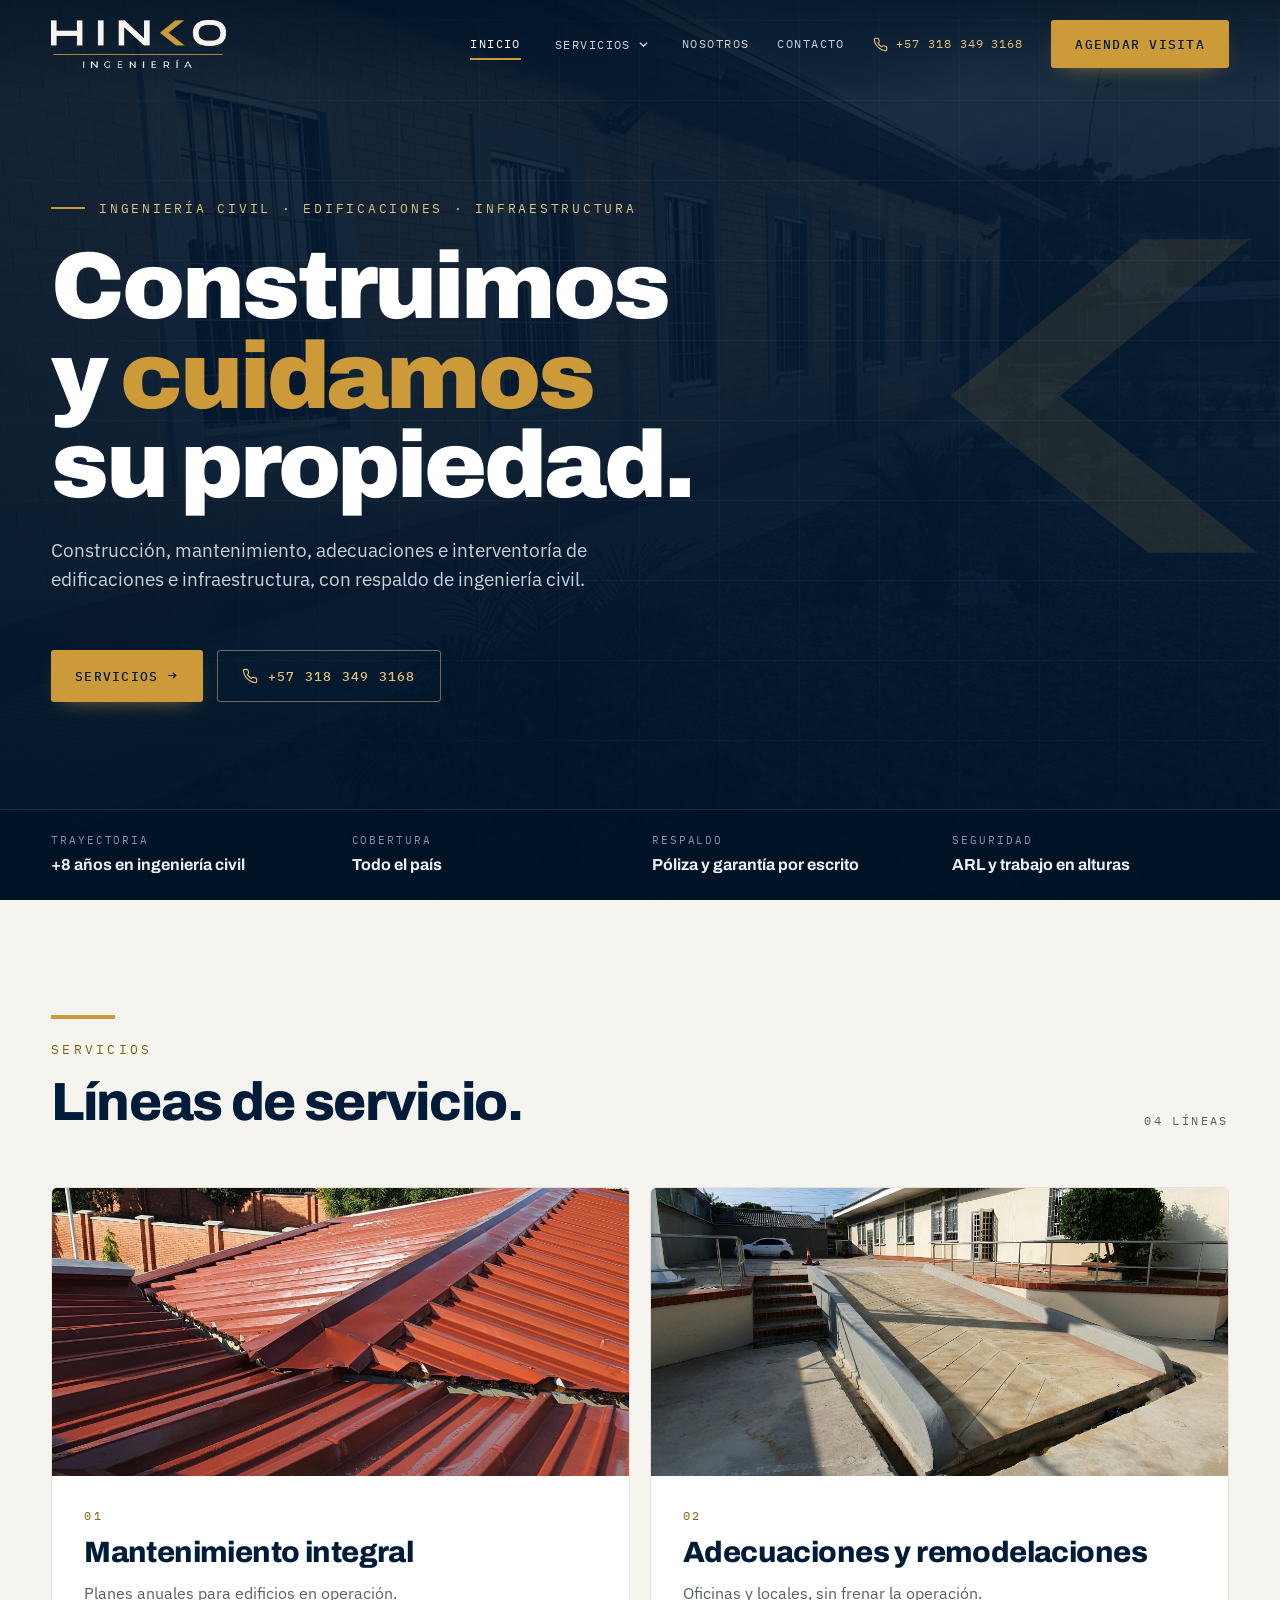
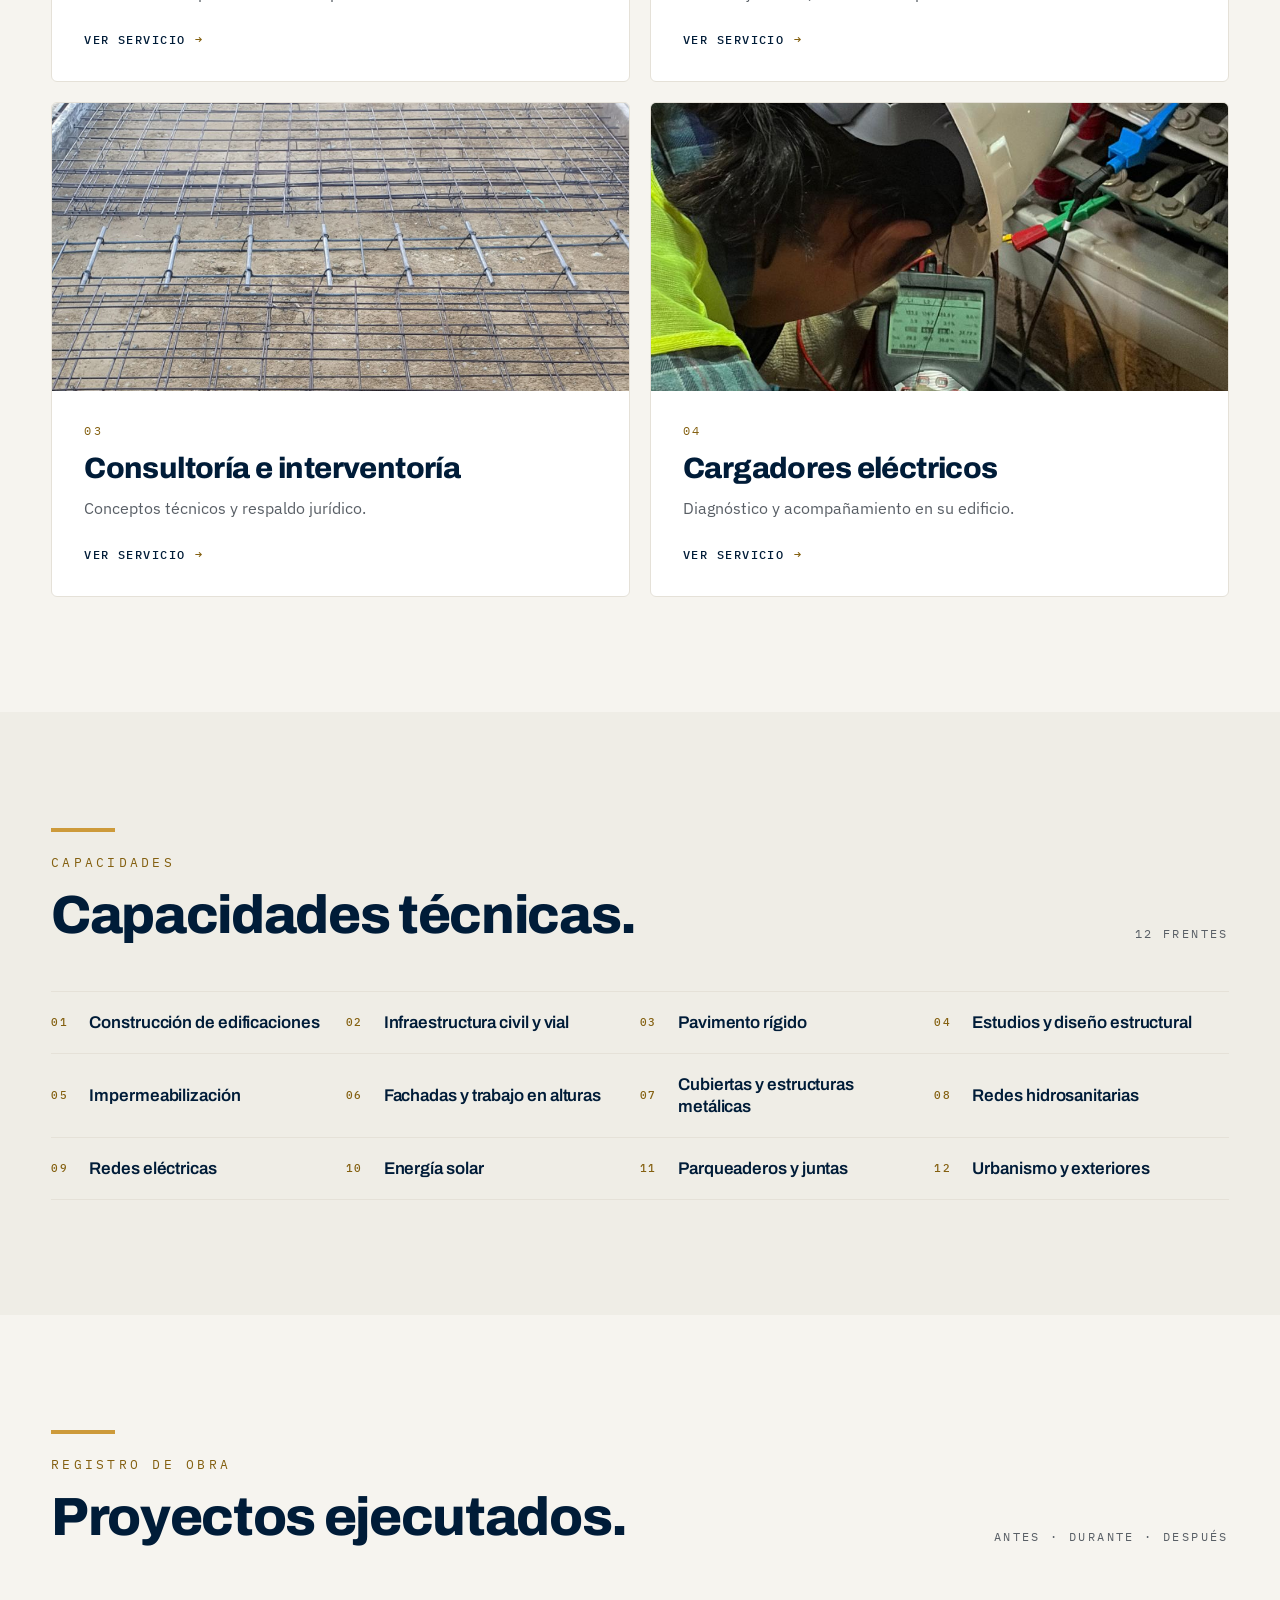
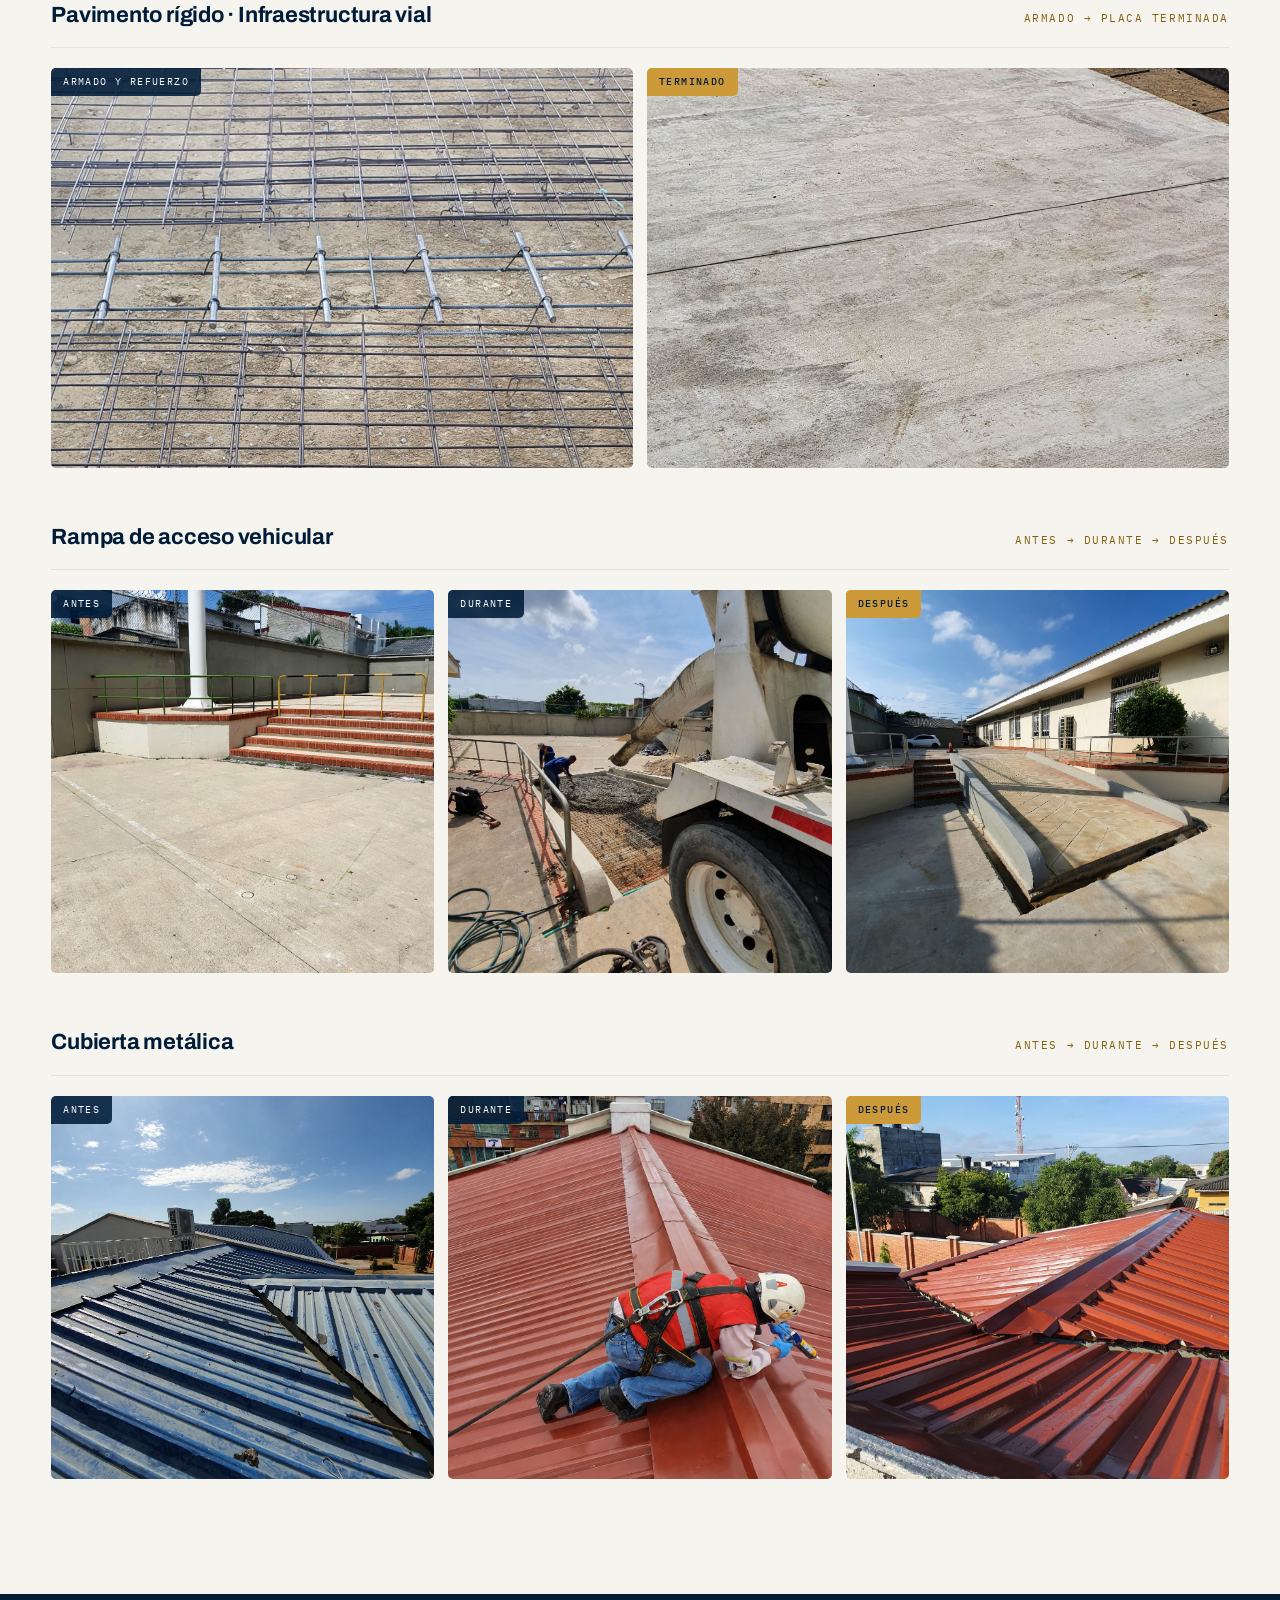
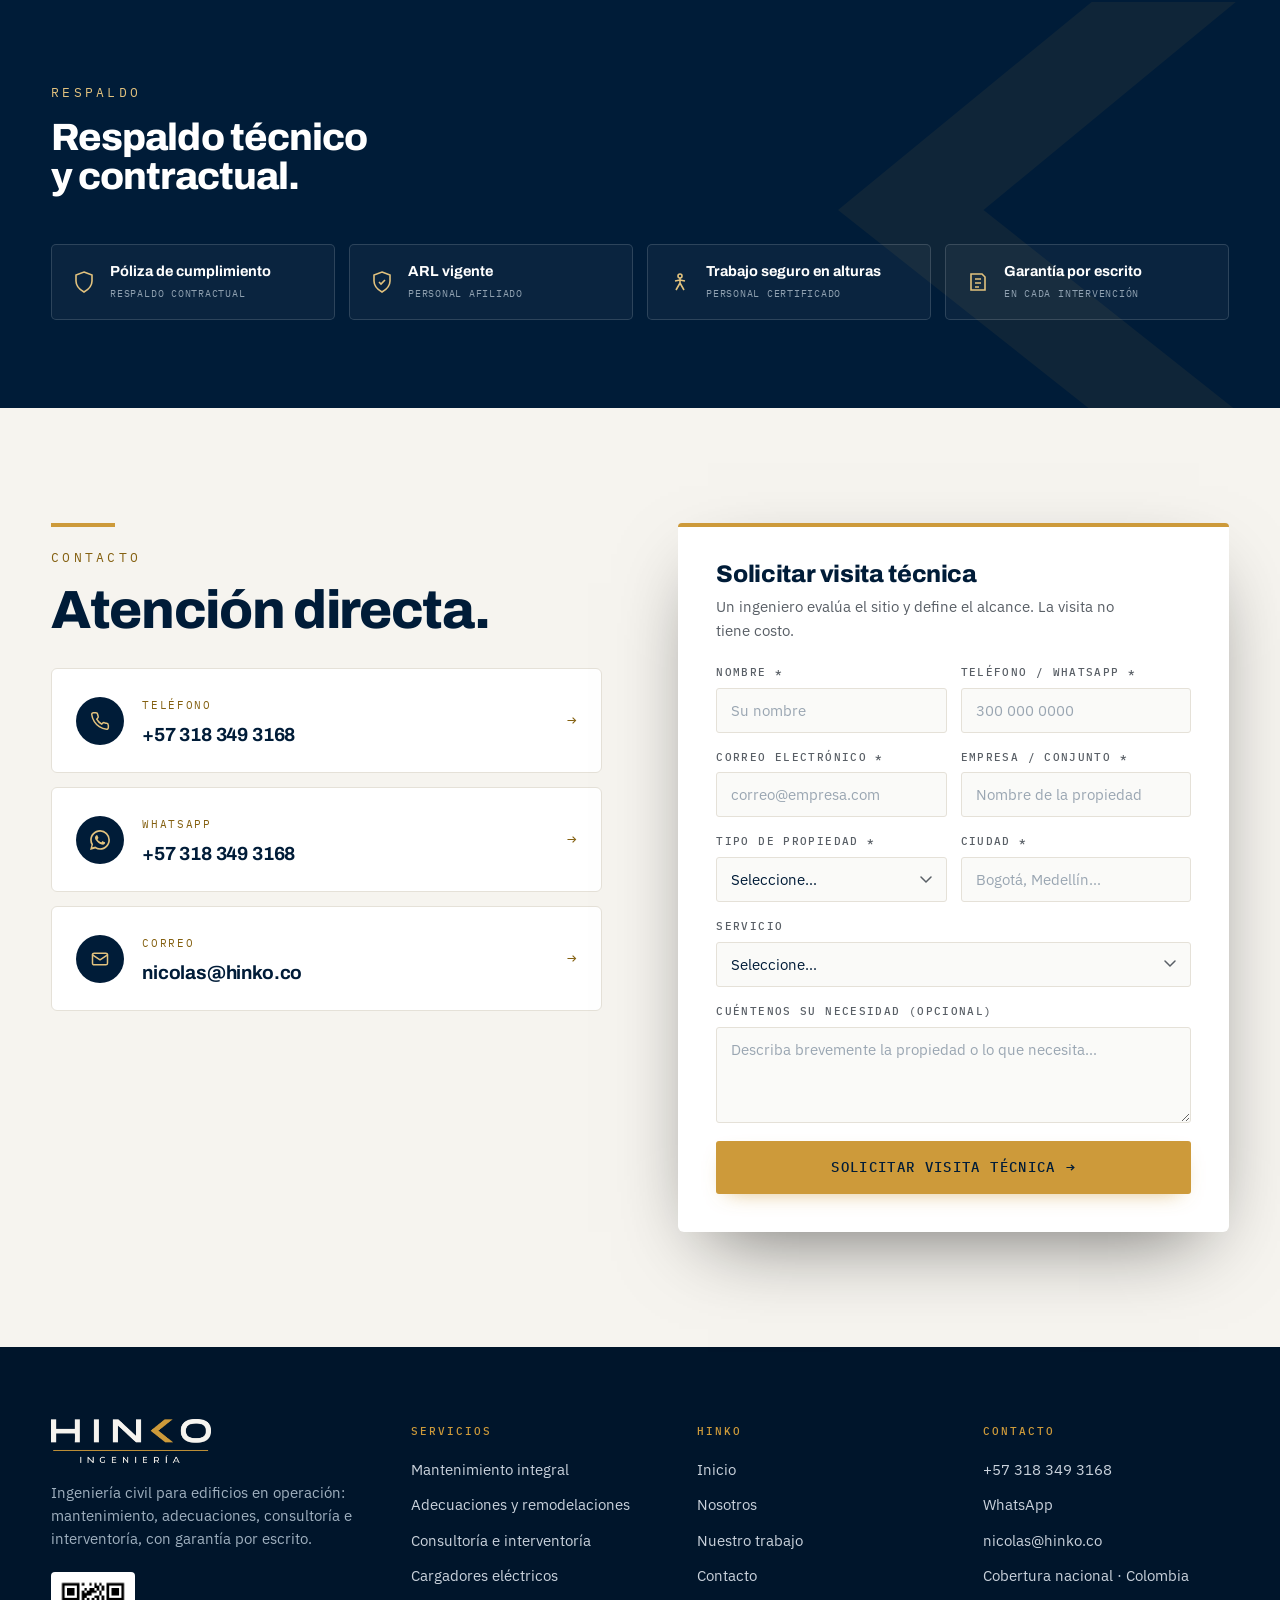
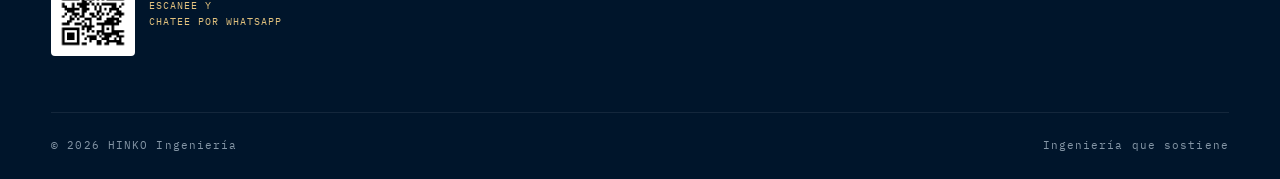
==== index.html @ 1e189a78 "feat(cargadores): foto de estudio de carga en tablero - Foto real de medición con analizador de red " ====
<!DOCTYPE html>
<html lang="es-CO">
<head>
<!-- Google Tag Manager -->
<script>(function(w,d,s,l,i){w[l]=w[l]||[];w[l].push({'gtm.start':
new Date().getTime(),event:'gtm.js'});var f=d.getElementsByTagName(s)[0],
j=d.createElement(s),dl=l!='dataLayer'?'&l='+l:'';j.async=true;j.src=
'https://www.googletagmanager.com/gtm.js?id='+i+dl;f.parentNode.insertBefore(j,f);
})(window,document,'script','dataLayer','GTM-K29SRNGT');</script>
<!-- End Google Tag Manager -->
<meta charset="UTF-8" />
<meta name="viewport" content="width=device-width, initial-scale=1" />
<title>HINKO Ingeniería — Ingeniería civil para edificios</title>
<meta name="description" content="Mantenimiento integral, adecuaciones, consultoría e interventoría e instalación de cargadores eléctricos. Ingeniería civil con cobertura nacional." />
<link rel="canonical" href="https://hinko.co/" />
<meta property="og:type" content="website" />
<meta property="og:locale" content="es_CO" />
<meta property="og:site_name" content="HINKO Ingeniería" />
<meta property="og:title" content="HINKO Ingeniería — Ingeniería civil para edificios" />
<meta property="og:description" content="Mantenimiento integral, adecuaciones, consultoría e interventoría e instalación de cargadores eléctricos. Ingeniería civil con cobertura nacional." />
<meta property="og:url" content="https://hinko.co/" />
<meta property="og:image" content="https://hinko.co/img/edificio.jpg" />
<meta name="theme-color" content="#001C38" />
<link rel="icon" href="assets/favicon.png" />
<link rel="preconnect" href="https://fonts.googleapis.com" />
<link rel="preconnect" href="https://fonts.gstatic.com" crossorigin />
<link href="https://fonts.googleapis.com/css2?family=Archivo:wght@400;500;600;700;800;900&family=IBM+Plex+Mono:wght@400;500&family=IBM+Plex+Sans:wght@300;400;500;600&display=swap" rel="stylesheet" />
<link rel="stylesheet" href="brand.css" />
<link rel="stylesheet" href="site.css" />
<script type="application/ld+json">{"@context": "https://schema.org", "@type": "Organization", "name": "HINKO Ingeniería", "url": "https://hinko.co/", "logo": "https://hinko.co/assets/logo-primary.png", "telephone": "+57 318 349 3168", "email": "nicolas@hinko.co", "areaServed": {"@type": "Country", "name": "Colombia"}}</script>
</head>

<body>
<!-- Google Tag Manager (noscript) -->
<noscript><iframe src="https://www.googletagmanager.com/ns.html?id=GTM-K29SRNGT"
height="0" width="0" style="display:none;visibility:hidden"></iframe></noscript>
<!-- End Google Tag Manager (noscript) -->
<header class="nav" id="nav"><div class="wrap row">
  <a class="logo" href="/" aria-label="HINKO Ingeniería — Inicio"><img src="assets/logo-knockout.png" alt="HINKO Ingeniería" /></a>
  <nav><ul>
    <li><a href="/" class="on">Inicio</a></li>
    <li class="dd"><button class="ddb" aria-haspopup="true">Servicios <svg viewBox="0 0 10 10" fill="none" stroke="currentColor" stroke-width="1.6" aria-hidden="true"><path d="M1 3l4 4 4-4"/></svg></button><div class="ddm"><div class="in"><a href="/mantenimiento-integral"><span class="n">01</span><b>Mantenimiento integral</b><span>Planes anuales para edificios en operación</span></a><a href="/adecuaciones-remodelaciones"><span class="n">02</span><b>Adecuaciones y remodelaciones</b><span>Oficinas y locales, sin frenar la operación</span></a><a href="/consultoria-interventoria"><span class="n">03</span><b>Consultoría e interventoría</b><span>Conceptos técnicos y respaldo jurídico</span></a><a href="/cargadores-electricos"><span class="n">04</span><b>Cargadores eléctricos</b><span>Diagnóstico y acompañamiento en su edificio</span></a></div></div></li>
    <li><a href="/nosotros">Nosotros</a></li>
    <li><a href="/contacto">Contacto</a></li>
  </ul>
  <a class="tel" href="tel:+573183493168" data-ev="call"><svg viewBox="0 0 24 24" fill="none" stroke="currentColor" stroke-width="1.8" stroke-linecap="round" stroke-linejoin="round" aria-hidden="true"><path d="M22 16.9v3a2 2 0 0 1-2.2 2 19.8 19.8 0 0 1-8.6-3.1 19.5 19.5 0 0 1-6-6A19.8 19.8 0 0 1 2.1 4.2 2 2 0 0 1 4.1 2h3a2 2 0 0 1 2 1.7c.1.9.4 1.8.7 2.7a2 2 0 0 1-.5 2.1L8 9.8a16 16 0 0 0 6 6l1.3-1.3a2 2 0 0 1 2.1-.4c.9.3 1.8.6 2.7.7a2 2 0 0 1 1.7 2z"/></svg>+57 318 349 3168</a>
  <a class="btn" href="#agendar" data-ev="agendar_click">Agendar visita</a>
  <button class="menu-toggle" id="menuToggle" aria-label="Menú" aria-expanded="false"><span></span><span></span><span></span></button>
  </nav>
</div></header>
<div id="mobile-menu"><a class="lnk" href="/">Inicio</a><div class="mk">Servicios</div><a class="lnk sub" href="/mantenimiento-integral">Mantenimiento integral</a><a class="lnk sub" href="/adecuaciones-remodelaciones">Adecuaciones y remodelaciones</a><a class="lnk sub" href="/consultoria-interventoria">Consultoría e interventoría</a><a class="lnk sub" href="/cargadores-electricos">Cargadores eléctricos</a><div class="mk">HINKO</div><a class="lnk" href="/nosotros">Nosotros</a><a class="lnk" href="/contacto">Contacto</a><a class="btn" href="#agendar" data-ev="agendar_click">Agendar visita técnica <span class="ar">→</span></a></div>


<section class="hero home" style="padding:0">
<img class="bg" src="img/edificio.jpg" alt="" style="object-position:50% 42%" />
<div class="ov"></div><div class="grid"></div>
<svg class="chev-bg" viewBox="0 0 100 100" aria-hidden="true"><path d="M57.3 19.4 L78.5 19.4 L41.4 50 L80 80.6 L58.7 80.6 L20 50 Z" fill="#CD9A3A"/></svg>
<div class="wrap inner">
<div class="kick anim a1">Ingeniería civil · Edificaciones · Infraestructura</div>
<h1 class="anim a2">Construimos y <em>cuidamos</em> su propiedad.</h1>
<p class="sub anim a3">Construcción, mantenimiento, adecuaciones e interventoría de edificaciones e infraestructura, con respaldo de ingeniería civil.</p>
<div class="cta anim a4"><a class="btn" href="#servicios">Servicios <span class="ar">→</span></a><a class="btn ghost" href="tel:+573183493168" data-ev="call"><svg viewBox="0 0 24 24" fill="none" stroke="currentColor" stroke-width="1.8" stroke-linecap="round" stroke-linejoin="round" aria-hidden="true"><path d="M22 16.9v3a2 2 0 0 1-2.2 2 19.8 19.8 0 0 1-8.6-3.1 19.5 19.5 0 0 1-6-6A19.8 19.8 0 0 1 2.1 4.2 2 2 0 0 1 4.1 2h3a2 2 0 0 1 2 1.7c.1.9.4 1.8.7 2.7a2 2 0 0 1-.5 2.1L8 9.8a16 16 0 0 0 6 6l1.3-1.3a2 2 0 0 1 2.1-.4c.9.3 1.8.6 2.7.7a2 2 0 0 1 1.7 2z"/></svg>+57 318 349 3168</a></div>
</div>
<div class="facts anim a5"><div class="wrap row">
<div><div class="l">Trayectoria</div><div class="v">+8 años en ingeniería civil</div></div>
<div><div class="l">Cobertura</div><div class="v">Todo el país</div></div>
<div><div class="l">Respaldo</div><div class="v">Póliza y garantía por escrito</div></div>
<div><div class="l">Seguridad</div><div class="v">ARL y trabajo en alturas</div></div>
</div></div>
</section>

<section id="servicios">
<div class="wrap">
<div class="shead reveal"><div><div class="rule"></div><div class="kicker">Servicios</div><h2 class="sec">Líneas de servicio.</h2></div><div class="idx">04 líneas</div></div>
<div class="hub"><a class="hcard reveal" href="/mantenimiento-integral"><div class="im"><img src="img/cubierta-despues.jpg" alt="" style="object-position:50% 62%" loading="lazy" /></div><div class="bd"><span class="n">01</span><h3>Mantenimiento integral</h3><p>Planes anuales para edificios en operación.</p><span class="go">Ver servicio <span class="ar">→</span></span></div></a><a class="hcard reveal d1" href="/adecuaciones-remodelaciones"><div class="im"><img src="img/rampa-despues.jpg" alt="" style="object-position:50% 58%" loading="lazy" /></div><div class="bd"><span class="n">02</span><h3>Adecuaciones y remodelaciones</h3><p>Oficinas y locales, sin frenar la operación.</p><span class="go">Ver servicio <span class="ar">→</span></span></div></a><a class="hcard reveal d2" href="/consultoria-interventoria"><div class="im"><img src="img/vial-armado-web.jpg" alt="" style="object-position:50% 50%" loading="lazy" /></div><div class="bd"><span class="n">03</span><h3>Consultoría e interventoría</h3><p>Conceptos técnicos y respaldo jurídico.</p><span class="go">Ver servicio <span class="ar">→</span></span></div></a><a class="hcard reveal d3" href="/cargadores-electricos"><div class="im"><img src="img/cargadores-medicion.jpg" alt="" style="object-position:50% 45%" loading="lazy" /></div><div class="bd"><span class="n">04</span><h3>Cargadores eléctricos</h3><p>Diagnóstico y acompañamiento en su edificio.</p><span class="go">Ver servicio <span class="ar">→</span></span></div></a></div>
</div>
</section>

<section class="alt" id="capacidades">
<div class="wrap">
<div class="shead reveal"><div><div class="rule"></div><div class="kicker">Capacidades</div><h2 class="sec">Capacidades técnicas.</h2></div><div class="idx">12 frentes</div></div>
<div class="scope reveal"><div><span>01</span>Construcción de edificaciones</div><div><span>02</span>Infraestructura civil y vial</div><div><span>03</span>Pavimento rígido</div><div><span>04</span>Estudios y diseño estructural</div><div><span>05</span>Impermeabilización</div><div><span>06</span>Fachadas y trabajo en alturas</div><div><span>07</span>Cubiertas y estructuras metálicas</div><div><span>08</span>Redes hidrosanitarias</div><div><span>09</span>Redes eléctricas</div><div><span>10</span>Energía solar</div><div><span>11</span>Parqueaderos y juntas</div><div><span>12</span>Urbanismo y exteriores</div></div>
</div>
</section>

<section id="trabajo">
<div class="wrap">
<div class="shead reveal"><div><div class="rule"></div><div class="kicker">Registro de obra</div><h2 class="sec">Proyectos ejecutados.</h2></div><div class="idx">Antes · Durante · Después</div></div>
<div class="reveal"><div class="xhead"><div class="xt">Pavimento rígido · Infraestructura vial</div><div class="xs">Armado → Placa terminada</div></div><div class="xrow c2"><div class="xcell"><span class="st">Armado y refuerzo</span><img src="img/vial-armado-web.jpg" alt="Armado de acero y dovelas para pavimento rígido" style="object-position:50% 50%" loading="lazy" /></div><div class="xcell"><span class="st done">Terminado</span><img src="img/vial-placa-web.jpg" alt="Placa de pavimento rígido terminada" style="object-position:50% 50%" loading="lazy" /></div></div></div><div class="reveal"><div class="xhead"><div class="xt">Rampa de acceso vehicular</div><div class="xs">Antes → Durante → Después</div></div><div class="xrow"><div class="xcell"><span class="st">Antes</span><img src="img/rampa-antes.jpg" alt="Antes — escaleras sin rampa" style="object-position:50% 62%" loading="lazy" /></div><div class="xcell"><span class="st">Durante</span><img src="img/rampa.jpg" alt="Durante — fundida de la rampa" style="object-position:40% 55%" loading="lazy" /></div><div class="xcell"><span class="st done">Después</span><img src="img/rampa-despues.jpg" alt="Después — rampa terminada" style="object-position:50% 58%" loading="lazy" /></div></div></div><div class="reveal"><div class="xhead"><div class="xt">Cubierta metálica</div><div class="xs">Antes → Durante → Después</div></div><div class="xrow"><div class="xcell"><span class="st">Antes</span><img src="img/cubierta-antes.jpg" alt="Antes — cubierta deteriorada" style="object-position:50% 55%" loading="lazy" /></div><div class="xcell"><span class="st">Durante</span><img src="img/cubierta-durante.jpg" alt="Durante — trabajo seguro en alturas" style="object-position:50% 50%" loading="lazy" /></div><div class="xcell"><span class="st done">Después</span><img src="img/cubierta-despues.jpg" alt="Después — cubierta pintada y sellada" style="object-position:50% 62%" loading="lazy" /></div></div></div>
</div>
</section>


<section class="why" id="respaldo" style="padding-block:clamp(56px,7vw,88px)">
<svg class="glow" viewBox="0 0 100 100" aria-hidden="true"><path d="M57.3 19.4 L78.5 19.4 L41.4 50 L80 80.6 L58.7 80.6 L20 50 Z" fill="#CD9A3A"/></svg>
<div class="wrap">
<div class="reveal"><div class="kicker">Respaldo</div><h2 class="sec" style="font-size:clamp(26px,3vw,38px)">Respaldo técnico y contractual.</h2></div>
<div class="seals"><div class="seal reveal"><svg viewBox="0 0 24 24" fill="none" stroke="currentColor" stroke-width="1.6" aria-hidden="true"><path d="M12 2l8 3v6c0 5-3.5 8.5-8 11-4.5-2.5-8-6-8-11V5l8-3z"/></svg><div><b>Póliza de cumplimiento</b><span>Respaldo contractual</span></div></div><div class="seal reveal d1"><svg viewBox="0 0 24 24" fill="none" stroke="currentColor" stroke-width="1.6" aria-hidden="true"><path d="M12 2l8 3v6c0 5-3.5 8.5-8 11-4.5-2.5-8-6-8-11V5l8-3z"/><path d="M9 12l2 2 4-4"/></svg><div><b>ARL vigente</b><span>Personal afiliado</span></div></div><div class="seal reveal d2"><svg viewBox="0 0 24 24" fill="none" stroke="currentColor" stroke-width="1.6" aria-hidden="true"><circle cx="12" cy="6" r="2"/><path d="M12 8v5m0 0l-4 7m4-7l4 7M7 11l5-1 5 1"/></svg><div><b>Trabajo seguro en alturas</b><span>Personal certificado</span></div></div><div class="seal reveal d3"><svg viewBox="0 0 24 24" fill="none" stroke="currentColor" stroke-width="1.6" aria-hidden="true"><path d="M5 4h11l3 3v13H5z"/><path d="M9 9h6M9 13h6M9 17h4"/></svg><div><b>Garantía por escrito</b><span>En cada intervención</span></div></div></div>
</div>
</section>


<section id="contacto">
<div class="wrap two">
<div class="reveal"><div class="rule"></div><div class="kicker">Contacto</div><h2 class="sec">Atención directa.</h2>
<div class="cways" style="margin-top:30px">
<a class="cway" href="tel:+573183493168" data-ev="call"><span class="ic"><svg viewBox="0 0 24 24" fill="none" stroke="currentColor" stroke-width="1.8" stroke-linecap="round" stroke-linejoin="round" aria-hidden="true"><path d="M22 16.9v3a2 2 0 0 1-2.2 2 19.8 19.8 0 0 1-8.6-3.1 19.5 19.5 0 0 1-6-6A19.8 19.8 0 0 1 2.1 4.2 2 2 0 0 1 4.1 2h3a2 2 0 0 1 2 1.7c.1.9.4 1.8.7 2.7a2 2 0 0 1-.5 2.1L8 9.8a16 16 0 0 0 6 6l1.3-1.3a2 2 0 0 1 2.1-.4c.9.3 1.8.6 2.7.7a2 2 0 0 1 1.7 2z"/></svg></span><span><span class="k">Teléfono</span><b>+57 318 349 3168</b></span><span class="ar">→</span></a>
<a class="cway" href="https://wa.me/573183493168?text=Hola%20HINKO%2C%20quisiera%20informaci%C3%B3n%20sobre%20sus%20servicios." target="_blank" rel="noopener" data-ev="whatsapp"><span class="ic"><svg viewBox="0 0 24 24" fill="currentColor" aria-hidden="true"><path d="M.057 24l1.687-6.163a11.867 11.867 0 0 1-1.587-5.946C.16 5.335 5.495 0 12.05 0a11.82 11.82 0 0 1 8.413 3.488 11.82 11.82 0 0 1 3.48 8.414c-.003 6.557-5.338 11.892-11.893 11.892a11.9 11.9 0 0 1-5.688-1.448L.057 24zm6.597-3.807c1.676.995 3.276 1.591 5.392 1.592 5.448 0 9.886-4.434 9.889-9.885.002-5.462-4.415-9.89-9.881-9.892-5.452 0-9.887 4.434-9.889 9.884a9.86 9.86 0 0 0 1.515 5.26l-.999 3.648 3.973-1.045zm11.387-5.464c-.074-.124-.272-.198-.57-.347-.297-.149-1.758-.868-2.031-.967-.272-.099-.47-.149-.669.149-.198.297-.768.967-.941 1.165-.173.198-.347.223-.644.074-.297-.149-1.255-.462-2.39-1.475-.883-.788-1.48-1.761-1.653-2.059-.173-.297-.018-.458.13-.606.134-.133.297-.347.446-.521.151-.172.2-.296.3-.495.099-.198.05-.372-.025-.521-.075-.148-.669-1.611-.916-2.206-.242-.579-.487-.501-.669-.51l-.57-.01c-.198 0-.52.074-.792.372s-1.04 1.016-1.04 2.479 1.065 2.876 1.213 3.074c.149.198 2.095 3.2 5.076 4.487.709.306 1.263.489 1.694.626.712.226 1.36.194 1.872.118.571-.085 1.758-.719 2.006-1.413.248-.695.248-1.29.173-1.414z"/></svg></span><span><span class="k">WhatsApp</span><b>+57 318 349 3168</b></span><span class="ar">→</span></a>
<a class="cway" href="mailto:nicolas@hinko.co"><span class="ic"><svg viewBox="0 0 24 24" fill="none" stroke="currentColor" stroke-width="1.8" stroke-linecap="round" stroke-linejoin="round" aria-hidden="true"><rect x="3" y="5" width="18" height="14" rx="2"/><path d="M3 7l9 6 9-6"/></svg></span><span><span class="k">Correo</span><b>nicolas@hinko.co</b></span><span class="ar">→</span></a>
</div></div>
<div class="fcard reveal d1" id="agendar"><h2 class="ft">Solicitar visita técnica</h2><p class="fs">Un ingeniero evalúa el sitio y define el alcance. La visita no tiene costo.</p>
<form class="hk-form" action="https://app.hinko.co/api/landing-prospecto" method="POST" novalidate>
  
  <div class="frow"><div class="ff"><label for="fn">Nombre *</label><input id="fn" name="nombre" required placeholder="Su nombre" autocomplete="name" /></div>
  <div class="ff"><label for="ft">Teléfono / WhatsApp *</label><input id="ft" name="telefono" type="tel" required placeholder="300 000 0000" autocomplete="tel" /></div></div>
  <div class="frow"><div class="ff"><label for="fe">Correo electrónico *</label><input id="fe" name="email" type="email" required placeholder="correo@empresa.com" autocomplete="email" /></div>
  <div class="ff"><label for="fo">Empresa / Conjunto *</label><input id="fo" name="empresa" required placeholder="Nombre de la propiedad" autocomplete="organization" /></div></div>
  <div class="frow"><div class="ff"><label for="fp">Tipo de propiedad *</label><select id="fp" name="extra" data-extra="Tipo de propiedad" required><option value="" disabled selected>Seleccione…</option><option>Conjunto residencial (PH)</option><option>Oficina</option><option>Local comercial</option><option>Centro comercial / gran superficie</option><option>Otro</option></select></div>
  <div class="ff"><label for="fc">Ciudad *</label><input id="fc" name="ciudad" required placeholder="Bogotá, Medellín…" autocomplete="address-level2" /></div></div>
  <div class="ff"><label for="fs">Servicio</label><select id="fs" name="servicio"><option value="" disabled selected>Seleccione…</option><option value="mantenimiento">Mantenimiento integral</option><option value="remodelacion">Adecuaciones y remodelaciones</option><option value="consultoria">Consultoría e interventoría</option><option value="cargadores">Cargadores eléctricos</option><option value="impermeabilizacion">Impermeabilización y humedades</option><option value="fachada">Reparación de fachadas</option><option value="construccion">Construcción nueva</option><option value="infraestructura">Infraestructura civil y vial</option><option value="otro">Otro / no estoy seguro</option></select></div>
  <div class="ff"><label for="fm">Cuéntenos su necesidad (opcional)</label><textarea id="fm" name="mensaje" placeholder="Describa brevemente la propiedad o lo que necesita…"></textarea></div>
  <input type="text" name="_hp" value="" autocomplete="off" tabindex="-1" aria-hidden="true" style="position:absolute;left:-9999px;width:1px;height:1px;opacity:0;" />
  <p class="err">Revise los campos marcados con * o escríbanos por WhatsApp.</p>
  <button type="submit" class="btn">Solicitar visita técnica <span class="ar">→</span></button>
  
</form>
<div class="fok"><svg viewBox="0 0 64 64" fill="none" aria-hidden="true"><circle cx="32" cy="32" r="31" stroke="#CD9A3A" stroke-width="2"/><path d="M20 32l9 9 15-15" stroke="#CD9A3A" stroke-width="2.5" stroke-linecap="round" stroke-linejoin="round"/></svg><h3>Solicitud recibida</h3><p>Un ingeniero de HINKO le contactará para coordinar la visita técnica.</p><a class="btn" href="https://wa.me/573183493168?text=Hola%20HINKO%2C%20quisiera%20informaci%C3%B3n%20sobre%20sus%20servicios." target="_blank" rel="noopener" data-ev="whatsapp"><svg viewBox="0 0 24 24" fill="currentColor" aria-hidden="true"><path d="M.057 24l1.687-6.163a11.867 11.867 0 0 1-1.587-5.946C.16 5.335 5.495 0 12.05 0a11.82 11.82 0 0 1 8.413 3.488 11.82 11.82 0 0 1 3.48 8.414c-.003 6.557-5.338 11.892-11.893 11.892a11.9 11.9 0 0 1-5.688-1.448L.057 24zm6.597-3.807c1.676.995 3.276 1.591 5.392 1.592 5.448 0 9.886-4.434 9.889-9.885.002-5.462-4.415-9.89-9.881-9.892-5.452 0-9.887 4.434-9.889 9.884a9.86 9.86 0 0 0 1.515 5.26l-.999 3.648 3.973-1.045zm11.387-5.464c-.074-.124-.272-.198-.57-.347-.297-.149-1.758-.868-2.031-.967-.272-.099-.47-.149-.669.149-.198.297-.768.967-.941 1.165-.173.198-.347.223-.644.074-.297-.149-1.255-.462-2.39-1.475-.883-.788-1.48-1.761-1.653-2.059-.173-.297-.018-.458.13-.606.134-.133.297-.347.446-.521.151-.172.2-.296.3-.495.099-.198.05-.372-.025-.521-.075-.148-.669-1.611-.916-2.206-.242-.579-.487-.501-.669-.51l-.57-.01c-.198 0-.52.074-.792.372s-1.04 1.016-1.04 2.479 1.065 2.876 1.213 3.074c.149.198 2.095 3.2 5.076 4.487.709.306 1.263.489 1.694.626.712.226 1.36.194 1.872.118.571-.085 1.758-.719 2.006-1.413.248-.695.248-1.29.173-1.414z"/></svg>Escribir por WhatsApp</a></div>
</div>
</div>
</section>

<footer class="foot"><div class="wrap"><div class="top">
  <div><img src="assets/logo-knockout.png" alt="HINKO Ingeniería" /><p>Ingeniería civil para edificios en operación: mantenimiento, adecuaciones, consultoría e interventoría, con garantía por escrito.</p>
    <div class="qr-mini"><img src="img/qr-whatsapp.png" alt="Código QR para escribir a HINKO por WhatsApp" /><span>Escanee y<br />chatee por WhatsApp</span></div></div>
  <div><h4>Servicios</h4><ul><li><a href="/mantenimiento-integral">Mantenimiento integral</a></li><li><a href="/adecuaciones-remodelaciones">Adecuaciones y remodelaciones</a></li><li><a href="/consultoria-interventoria">Consultoría e interventoría</a></li><li><a href="/cargadores-electricos">Cargadores eléctricos</a></li></ul></div>
  <div><h4>HINKO</h4><ul><li><a href="/">Inicio</a></li><li><a href="/nosotros">Nosotros</a></li><li><a href="/#trabajo">Nuestro trabajo</a></li><li><a href="/contacto">Contacto</a></li></ul></div>
  <div><h4>Contacto</h4><ul><li><a href="tel:+573183493168" data-ev="call">+57 318 349 3168</a></li><li><a href="https://wa.me/573183493168?text=Hola%20HINKO%2C%20quisiera%20informaci%C3%B3n%20sobre%20sus%20servicios." target="_blank" rel="noopener" data-ev="whatsapp">WhatsApp</a></li><li><a href="mailto:nicolas@hinko.co">nicolas@hinko.co</a></li><li><a href="/contacto">Cobertura nacional · Colombia</a></li></ul></div>
</div>
<div class="bottom"><span>© 2026 HINKO Ingeniería</span><span>Ingeniería que sostiene</span></div></div></footer>
<div class="abar"><a href="tel:+573183493168" data-ev="call"><svg viewBox="0 0 24 24" fill="none" stroke="currentColor" stroke-width="1.8" stroke-linecap="round" stroke-linejoin="round" aria-hidden="true"><path d="M22 16.9v3a2 2 0 0 1-2.2 2 19.8 19.8 0 0 1-8.6-3.1 19.5 19.5 0 0 1-6-6A19.8 19.8 0 0 1 2.1 4.2 2 2 0 0 1 4.1 2h3a2 2 0 0 1 2 1.7c.1.9.4 1.8.7 2.7a2 2 0 0 1-.5 2.1L8 9.8a16 16 0 0 0 6 6l1.3-1.3a2 2 0 0 1 2.1-.4c.9.3 1.8.6 2.7.7a2 2 0 0 1 1.7 2z"/></svg>Llamar</a><a href="https://wa.me/573183493168?text=Hola%20HINKO%2C%20quisiera%20informaci%C3%B3n%20sobre%20sus%20servicios." target="_blank" rel="noopener" data-ev="whatsapp"><svg viewBox="0 0 24 24" fill="currentColor" aria-hidden="true"><path d="M.057 24l1.687-6.163a11.867 11.867 0 0 1-1.587-5.946C.16 5.335 5.495 0 12.05 0a11.82 11.82 0 0 1 8.413 3.488 11.82 11.82 0 0 1 3.48 8.414c-.003 6.557-5.338 11.892-11.893 11.892a11.9 11.9 0 0 1-5.688-1.448L.057 24zm6.597-3.807c1.676.995 3.276 1.591 5.392 1.592 5.448 0 9.886-4.434 9.889-9.885.002-5.462-4.415-9.89-9.881-9.892-5.452 0-9.887 4.434-9.889 9.884a9.86 9.86 0 0 0 1.515 5.26l-.999 3.648 3.973-1.045zm11.387-5.464c-.074-.124-.272-.198-.57-.347-.297-.149-1.758-.868-2.031-.967-.272-.099-.47-.149-.669.149-.198.297-.768.967-.941 1.165-.173.198-.347.223-.644.074-.297-.149-1.255-.462-2.39-1.475-.883-.788-1.48-1.761-1.653-2.059-.173-.297-.018-.458.13-.606.134-.133.297-.347.446-.521.151-.172.2-.296.3-.495.099-.198.05-.372-.025-.521-.075-.148-.669-1.611-.916-2.206-.242-.579-.487-.501-.669-.51l-.57-.01c-.198 0-.52.074-.792.372s-1.04 1.016-1.04 2.479 1.065 2.876 1.213 3.074c.149.198 2.095 3.2 5.076 4.487.709.306 1.263.489 1.694.626.712.226 1.36.194 1.872.118.571-.085 1.758-.719 2.006-1.413.248-.695.248-1.29.173-1.414z"/></svg>WhatsApp</a><a href="#agendar" data-ev="agendar_click"><svg viewBox="0 0 24 24" fill="none" stroke="currentColor" stroke-width="1.8" stroke-linecap="round" aria-hidden="true"><rect x="3" y="5" width="18" height="16" rx="2"/><path d="M3 10h18M8 3v4M16 3v4"/></svg>Agendar visita</a></div>
<script src="site.js" defer></script>
</body>
</html>
---- brand.css ----
/* ============================================================
   HINKO Ingeniería — Sistema de marca compartido
   ============================================================ */
@import url('https://fonts.googleapis.com/css2?family=Archivo:wght@400;500;600;700;800;900&family=IBM+Plex+Sans:wght@300;400;500;600&family=IBM+Plex+Mono:wght@400;500&display=swap');

:root{
  --navy:#001C38;
  --navy-80:#1A3450;
  --gold:#CD9A3A;
  --gold-soft:#E2C27E;
  --gold-deep:#846010;   /* dorado accesible para texto pequeño sobre fondo claro (AA) */
  --sage:#5E7B58;
  --paper:#F6F4EF;
  --mist:#E5E1D8;
  --concrete:#B8B4A8;
  --graphite:#595F66;
  --ink:#001C38;

  --font-display:'Archivo',system-ui,sans-serif;
  --font-body:'IBM Plex Sans',system-ui,sans-serif;
  --font-mono:'IBM Plex Mono',ui-monospace,monospace;
}
*{box-sizing:border-box;}
.hk-mono{font-family:var(--font-mono);}
.hk-kicker{
  font-family:var(--font-mono);font-size:12px;letter-spacing:.28em;
  text-transform:uppercase;color:var(--gold-deep);font-weight:500;
}
.hk-display{font-family:var(--font-display);font-weight:800;letter-spacing:-.02em;}
---- site.css ----
/* ============================================================
   HINKO Ingeniería — Estilos del sitio (diseño Brandkit V2, compartido por todas las páginas)
   ============================================================ */
html{scroll-behavior:smooth}
body{margin:0;font-family:var(--font-body);color:var(--ink);background:var(--paper);-webkit-font-smoothing:antialiased;line-height:1.6}
*{box-sizing:border-box}
.wrap{max-width:1280px;margin:0 auto;padding-inline:clamp(20px,4vw,64px)}
a{color:var(--navy);text-decoration-color:var(--gold)}a:hover{color:var(--gold-deep)}
::selection{background:var(--gold);color:var(--navy)}
a:focus-visible,button:focus-visible,summary:focus-visible{outline:2px solid var(--gold);outline-offset:3px;border-radius:2px}
section{scroll-margin-top:84px;padding-block:clamp(72px,9vw,128px)}
img{max-width:100%;display:block}
h1,h2,h3,h4{text-wrap:balance}
p{text-wrap:pretty}
.chev{display:inline-block;width:14px;height:14px;flex-shrink:0}

/* nav */
header.nav{position:fixed;top:0;left:0;right:0;z-index:50;transition:background .35s,border-color .35s;border-bottom:1px solid transparent}
header.nav::before{content:"";position:absolute;inset:0;background:linear-gradient(180deg,rgba(0,18,36,.6),transparent);pointer-events:none;transition:opacity .35s}
header.nav.scrolled{background:rgba(0,22,46,.94);backdrop-filter:blur(12px);border-color:rgba(255,255,255,.08)}
header.nav.scrolled::before{opacity:0}
.nav .row{position:relative;display:flex;align-items:center;justify-content:space-between;height:88px;gap:24px;transition:height .35s}
header.nav.scrolled .row{height:72px}
.nav .logo img{height:48px;width:auto;transition:height .35s}
header.nav.scrolled .logo img{height:40px}
.nav nav{display:flex;align-items:center;gap:28px}
.nav ul{display:flex;gap:28px;list-style:none;margin:0;padding:0;align-items:center}
.nav ul>li>a,.nav .ddb{position:relative;font-family:var(--font-mono);font-size:12px;letter-spacing:.12em;text-transform:uppercase;color:#C9D2DC;text-decoration:none;padding-block:8px;background:none;border:0;cursor:pointer;display:flex;align-items:center;gap:8px}
.nav ul>li>a::after{content:"";position:absolute;left:0;right:100%;bottom:2px;height:1.5px;background:var(--gold);transition:right .25s}
.nav ul>li>a:hover,.nav .ddb:hover{color:#fff}
.nav ul>li>a:hover::after,.nav ul>li>a.on::after{right:0}
.nav ul>li>a.on,.nav .dd.on .ddb{color:#fff}
.nav .ddb svg{width:9px;height:9px;transition:transform .2s}
.nav .dd{position:relative}
.nav .ddm{position:absolute;top:100%;left:-24px;padding-top:14px;opacity:0;visibility:hidden;transform:translateY(6px);transition:opacity .2s,transform .2s,visibility .2s}
.nav .dd:hover .ddm,.nav .dd:focus-within .ddm{opacity:1;visibility:visible;transform:none}
.nav .dd:hover .ddb svg{transform:rotate(180deg)}
.nav .ddm .in{background:#fff;border-radius:6px;box-shadow:0 24px 60px -20px rgba(0,0,0,.45);width:420px;padding:10px;display:grid;gap:2px}
.nav .ddm a{display:grid;grid-template-columns:28px 1fr;gap:4px 12px;padding:14px 16px;border-radius:4px;text-decoration:none;color:var(--navy)}
.nav .ddm a:hover{background:var(--paper)}
.nav .ddm .n{font-family:var(--font-mono);font-size:11px;color:var(--gold-deep);letter-spacing:.14em;padding-top:3px;grid-row:span 2}
.nav .ddm b{font-family:var(--font-display);font-weight:700;font-size:16px;letter-spacing:-.01em}
.nav .ddm span{font-size:13px;color:var(--graphite);line-height:1.4}
.nav .tel{font-family:var(--font-mono);font-size:12px;letter-spacing:.08em;color:var(--gold-soft);text-decoration:none;display:flex;align-items:center;gap:8px;white-space:nowrap}
.nav .tel:hover{color:#fff}
.nav .tel svg{width:15px;height:15px}

.btn{font-family:var(--font-mono);font-size:12.5px;letter-spacing:.1em;text-transform:uppercase;background:var(--gold);color:var(--navy);border:0;padding:14px 24px;border-radius:3px;text-decoration:none;font-weight:500;display:inline-flex;align-items:center;justify-content:center;gap:10px;white-space:nowrap;transition:transform .18s,box-shadow .18s,background .2s;box-shadow:0 8px 22px -12px rgba(205,154,58,.8);cursor:pointer}
.btn:hover{transform:translateY(-2px);box-shadow:0 14px 30px -12px rgba(205,154,58,.95);color:var(--navy)}
.btn .ar{font-size:15px;transition:transform .2s}.btn:hover .ar{transform:translateX(4px)}
.btn svg{width:16px;height:16px}
.btn.ghost{background:transparent;border:1px solid rgba(226,194,126,.5);color:var(--gold-soft);box-shadow:none}
.btn.ghost:hover{background:rgba(226,194,126,.1);border-color:var(--gold-soft);color:var(--gold-soft)}
.btn.dark{background:var(--navy);color:#fff;box-shadow:none}.btn.dark:hover{color:#fff;background:var(--navy-80)}
.btn.line{background:transparent;border:1px solid var(--navy);color:var(--navy);box-shadow:none}.btn.line:hover{background:var(--navy);color:#fff}

.menu-toggle{display:none;width:46px;height:46px;border:1px solid rgba(255,255,255,.18);border-radius:4px;background:rgba(255,255,255,.04);cursor:pointer;padding:0;align-items:center;justify-content:center;flex-direction:column;gap:5px}
.menu-toggle span{display:block;width:20px;height:2px;background:#E7EDF3;transition:transform .28s,opacity .2s}
body.menu-open{overflow:hidden}
body.menu-open .menu-toggle span:nth-child(1){transform:translateY(7px) rotate(45deg)}
body.menu-open .menu-toggle span:nth-child(2){opacity:0}
body.menu-open .menu-toggle span:nth-child(3){transform:translateY(-7px) rotate(-45deg)}
#mobile-menu{display:none;position:fixed;inset:0;z-index:45;background:#021a33;padding:100px clamp(24px,6vw,48px) 40px;overflow:auto;transform:translateY(-100%);transition:transform .4s cubic-bezier(.2,.7,.2,1)}
body.menu-open #mobile-menu{transform:none}
#mobile-menu .mk{font-family:var(--font-mono);font-size:11px;letter-spacing:.2em;text-transform:uppercase;color:var(--gold);margin:22px 0 4px}
#mobile-menu a.lnk{display:block;font-family:var(--font-display);font-weight:700;font-size:24px;letter-spacing:-.01em;color:#EAF0F5;text-decoration:none;padding:12px 0;border-bottom:1px solid rgba(255,255,255,.08)}
#mobile-menu a.lnk.sub{font-size:19px;font-weight:600;color:#C9D2DC}
#mobile-menu a.lnk:hover{color:var(--gold-soft)}
#mobile-menu .btn{margin-top:28px;width:100%}
@media(max-width:1100px){.nav .tel{display:none}}
@media(max-width:980px){.nav nav ul{display:none}.nav nav>.btn{display:none}.menu-toggle{display:flex}#mobile-menu{display:block}}

/* hero */
.hero{background:var(--navy);color:#fff;position:relative;overflow:hidden}
.hero .bg{position:absolute;inset:0;width:100%;height:100%;object-fit:cover;opacity:.28}
.hero .ov{position:absolute;inset:0;background:linear-gradient(180deg,rgba(0,22,46,.6) 0%,rgba(0,22,46,.75) 50%,rgba(0,20,40,.97) 100%)}
.hero .grid{position:absolute;inset:0;background-image:repeating-linear-gradient(0deg,transparent 0 79px,rgba(246,244,239,.045) 79px 80px),repeating-linear-gradient(90deg,transparent 0 79px,rgba(246,244,239,.025) 79px 80px);mask-image:radial-gradient(120% 100% at 72% 36%,#000 30%,transparent 80%);pointer-events:none}
.hero .chev-bg{position:absolute;right:-80px;top:44%;transform:translateY(-50%);width:min(40vw,520px);opacity:.12;pointer-events:none}
.hero .inner{position:relative;z-index:2;padding-top:150px;padding-bottom:72px}
.crumb{display:flex;gap:10px;align-items:center;font-family:var(--font-mono);font-size:11px;letter-spacing:.16em;text-transform:uppercase;color:#7E92A4;margin-bottom:26px;flex-wrap:wrap}
.crumb a{color:#A9B6C2;text-decoration:none}.crumb a:hover{color:var(--gold-soft)}
.crumb i{font-style:normal;color:var(--gold)}
.kick{display:inline-flex;align-items:center;gap:14px;font-family:var(--font-mono);font-size:12.5px;letter-spacing:.22em;text-transform:uppercase;color:var(--gold-soft)}
.kick::before{content:"";width:34px;height:2px;background:var(--gold)}
.hero h1{font-family:var(--font-display);font-weight:900;font-size:clamp(40px,5.6vw,80px);line-height:.96;letter-spacing:-.033em;margin:24px 0 0;max-width:16ch}
.hero h1 em{font-style:normal;color:var(--gold)}
.hero .sub{font-size:clamp(16.5px,1.45vw,19px);color:#C9D2DC;max-width:54ch;margin-top:26px}
.hero .cta{display:flex;gap:14px;margin-top:36px;flex-wrap:wrap}
.hero-cols{display:grid;grid-template-columns:minmax(0,1.15fr) minmax(0,.85fr);gap:clamp(40px,6vw,88px);align-items:center}
.hero.home .inner{min-height:100svh;display:flex;flex-direction:column;justify-content:center;padding-bottom:150px}
.hero.home h1{font-size:clamp(46px,7.4vw,104px);line-height:.94;max-width:15ch}
.hero.short .inner{padding-bottom:88px}
.facts{position:relative;z-index:2;border-top:1px solid rgba(255,255,255,.1);background:rgba(0,18,36,.45)}
.facts .row{display:grid;grid-template-columns:repeat(4,minmax(0,1fr));gap:24px;padding-block:22px}
.facts .l{font-family:var(--font-mono);font-size:10.5px;letter-spacing:.18em;text-transform:uppercase;color:#8496A6}
.facts .v{font-family:var(--font-display);font-weight:700;font-size:16px;color:#EAF0F5;margin-top:4px}
.hero.home .facts{position:absolute;left:0;right:0;bottom:0}
@media(max-width:980px){.hero-cols{grid-template-columns:1fr}.facts .row{grid-template-columns:1fr 1fr}}
@media(max-width:680px){.hero .inner{padding-top:124px;padding-bottom:52px}.hero.home .inner{min-height:0;padding-bottom:52px}.hero.home .facts{position:static}.hero .chev-bg{display:none}.hero .cta .btn{flex:1 1 100%}}

/* form card */
.fcard{background:#fff;color:var(--navy);border-radius:6px;padding:clamp(26px,3vw,38px);box-shadow:0 30px 80px -30px rgba(0,0,0,.6);position:relative}
.fcard::before{content:"";position:absolute;left:0;top:0;right:0;height:4px;background:var(--gold);border-radius:6px 6px 0 0}
.fcard .ft{font-family:var(--font-display);font-weight:800;font-size:24px;letter-spacing:-.015em;line-height:1.1;margin:0}
.fcard .fs{font-size:14.5px;color:var(--graphite);margin:8px 0 22px}
.hk-form{display:flex;flex-direction:column;gap:16px}
.frow{display:grid;grid-template-columns:1fr 1fr;gap:14px}
.ff{display:flex;flex-direction:column;gap:7px}
.ff label{font-family:var(--font-mono);font-size:10.5px;letter-spacing:.13em;text-transform:uppercase;color:var(--graphite);font-weight:500}
.ff input,.ff select,.ff textarea{font-family:var(--font-body);font-size:15px;color:var(--navy);background:#FAFAF8;border:1.5px solid var(--mist);border-radius:3px;padding:12px 14px;outline:none;transition:border-color .2s,box-shadow .2s;width:100%;-webkit-appearance:none;appearance:none}
.ff input::placeholder,.ff textarea::placeholder{color:#9AA6B2}
.ff input:focus,.ff select:focus,.ff textarea:focus{border-color:var(--gold);box-shadow:0 0 0 3px rgba(205,154,58,.13);background:#fff}
.ff select{background-image:url("data:image/svg+xml,%3Csvg xmlns='http://www.w3.org/2000/svg' width='12' height='8' viewBox='0 0 12 8'%3E%3Cpath d='M1 1l5 5 5-5' stroke='%23595F66' stroke-width='1.5' fill='none' stroke-linecap='round'/%3E%3C/svg%3E");background-repeat:no-repeat;background-position:right 14px center;padding-right:38px;cursor:pointer}
.ff textarea{resize:vertical;min-height:96px}
.hk-form .btn{width:100%;padding:17px 24px;font-size:13.5px;margin-top:2px}
.hk-form .note{font-family:var(--font-mono);font-size:10px;letter-spacing:.08em;text-transform:uppercase;color:var(--graphite);margin:0;text-align:center}
.hk-form .err{font-size:13px;color:#9B2C2C;background:#FDF2F2;border:1px solid #F0CCCC;border-radius:3px;padding:10px 14px;margin:0;display:none}
.fok{text-align:center;padding:30px 8px;display:none}
.fok svg{width:56px;height:56px;margin:0 auto 18px}
.fok h3{font-family:var(--font-display);font-weight:800;font-size:24px;margin:0 0 10px}
.fok p{color:var(--graphite);margin:0 0 22px}
@media(max-width:520px){.frow{grid-template-columns:1fr}}

/* section heads */
.kicker{font-family:var(--font-mono);font-size:12.5px;letter-spacing:.26em;text-transform:uppercase;color:var(--gold-deep)}
.rule{height:4px;width:64px;background:var(--gold);margin-bottom:20px}
h2.sec{font-family:var(--font-display);font-weight:800;font-size:clamp(30px,4.2vw,54px);line-height:1.03;letter-spacing:-.025em;margin:16px 0 0;color:var(--navy);max-width:20ch}
h2.sec em{font-style:normal;color:var(--gold-deep)}
.lead{font-size:18px;color:var(--graphite);max-width:60ch;margin-top:20px}
.shead{display:flex;align-items:flex-end;justify-content:space-between;gap:32px;flex-wrap:wrap}
.shead .idx{font-family:var(--font-mono);font-size:12px;letter-spacing:.2em;color:var(--graphite);text-transform:uppercase}
.alt{background:#EFEDE6}

/* problem */
.prob{display:grid;grid-template-columns:minmax(0,1.1fr) minmax(0,.9fr);gap:clamp(32px,5vw,64px);margin-top:52px;align-items:stretch}
.plist{display:grid;gap:0;border-top:1px solid var(--mist)}
.plist div{display:flex;gap:18px;align-items:flex-start;padding:22px 0;border-bottom:1px solid var(--mist);font-size:17.5px;color:var(--navy);font-weight:500;line-height:1.45}
.plist .chev{margin-top:5px}
.risk{background:var(--navy);color:#fff;border-radius:6px;padding:clamp(28px,3.4vw,44px);position:relative;overflow:hidden}
.risk .kicker{color:var(--gold-soft)}
.risk h3{font-family:var(--font-display);font-weight:800;font-size:clamp(22px,2.2vw,28px);letter-spacing:-.015em;line-height:1.12;margin:14px 0 24px}
.risk ul{list-style:none;margin:0;padding:0;display:grid;gap:14px}
.risk li{display:flex;gap:14px;color:#C9D2DC;font-size:16px;line-height:1.45;padding-bottom:14px;border-bottom:1px solid rgba(255,255,255,.1)}
.risk li:last-child{border-bottom:0;padding-bottom:0}
.risk li b{color:var(--gold);font-family:var(--font-mono);font-weight:500;font-size:12px;padding-top:3px}
@media(max-width:860px){.prob{grid-template-columns:1fr}}

/* card grids */
.cgrid{display:grid;grid-template-columns:repeat(4,minmax(0,1fr));gap:1px;background:var(--mist);border:1px solid var(--mist);margin-top:52px}
.cgrid.c3{grid-template-columns:repeat(3,minmax(0,1fr))}
.cgrid.c2{grid-template-columns:repeat(2,minmax(0,1fr))}
.cc{position:relative;background:var(--paper);padding:32px 28px 36px;transition:background .25s}
.alt .cc{background:#F6F4EF}
.cc::before{content:"";position:absolute;left:0;top:0;height:3px;width:0;background:var(--gold);transition:width .3s}
.cc:hover{background:#fff}.cc:hover::before{width:100%}
.cc .n{font-family:var(--font-mono);font-size:12px;color:var(--gold-deep);letter-spacing:.2em}
.cc h3{font-family:var(--font-display);font-weight:700;font-size:20px;color:var(--navy);margin:14px 0 0;line-height:1.16;letter-spacing:-.01em}
.cc p{font-size:14.5px;color:var(--graphite);margin:10px 0 0}
.cc ul{margin:14px 0 0;padding:0;list-style:none;display:grid;gap:8px}
.cc li{font-size:14.5px;color:var(--graphite);display:flex;gap:10px;line-height:1.45}
.cc li::before{content:"";width:6px;height:6px;background:var(--gold);flex-shrink:0;margin-top:8px;transform:rotate(45deg)}
.cc.big{padding:40px 34px 44px}.cc.big h3{font-size:24px}
@media(max-width:980px){.cgrid,.cgrid.c3{grid-template-columns:repeat(2,minmax(0,1fr))}}
@media(max-width:560px){.cgrid,.cgrid.c3,.cgrid.c2{grid-template-columns:1fr}}

/* scope chips list */
.scope{display:grid;grid-template-columns:repeat(4,minmax(0,1fr));gap:0;margin-top:48px;border-top:1px solid var(--mist)}
.scope div{display:flex;gap:14px;align-items:center;padding:20px 18px 20px 0;border-bottom:1px solid var(--mist);font-family:var(--font-display);font-weight:600;font-size:17px;color:var(--navy);letter-spacing:-.005em;line-height:1.25}
.scope div span{font-family:var(--font-mono);font-size:11px;color:var(--gold-deep);letter-spacing:.12em;font-weight:500;min-width:24px}
@media(max-width:980px){.scope{grid-template-columns:repeat(2,minmax(0,1fr));column-gap:24px}}
@media(max-width:520px){.scope{grid-template-columns:1fr}}

/* plan band */
.plan{margin-top:56px;display:grid;grid-template-columns:minmax(0,1fr) minmax(0,1.3fr);gap:0;border:1px solid var(--mist);border-radius:6px;overflow:hidden;background:#fff}
.plan .pl{background:var(--navy);color:#fff;padding:clamp(28px,3.4vw,44px)}
.plan .pl .kicker{color:var(--gold-soft)}
.plan .pl h3{font-family:var(--font-display);font-weight:800;font-size:clamp(24px,2.4vw,32px);letter-spacing:-.02em;line-height:1.08;margin:14px 0 0}
.plan .pl p{color:#C9D2DC;margin:16px 0 0;font-size:15.5px}
.plan .pr{display:grid;grid-template-columns:repeat(3,minmax(0,1fr))}
.plan .tier{padding:clamp(24px,2.6vw,36px);border-left:1px solid var(--mist)}
.plan .tier .n{font-family:var(--font-mono);font-size:11px;letter-spacing:.18em;text-transform:uppercase;color:var(--gold-deep)}
.plan .tier b{display:block;font-family:var(--font-display);font-weight:800;font-size:22px;color:var(--navy);margin-top:10px;letter-spacing:-.01em}
.plan .tier p{font-size:14px;color:var(--graphite);margin:10px 0 0}
@media(max-width:900px){.plan{grid-template-columns:1fr}.plan .pr{grid-template-columns:1fr}.plan .tier{border-left:0;border-top:1px solid var(--mist)}}

/* audience */
.aud{display:grid;grid-template-columns:repeat(3,minmax(0,1fr));gap:24px;margin-top:52px}
.aud .a{border-top:2px solid var(--navy);padding-top:22px}
.aud .a.p1{border-color:var(--gold)}
.aud .a .n{font-family:var(--font-mono);font-size:11px;letter-spacing:.18em;text-transform:uppercase;color:var(--gold-deep)}
.aud .a b{display:block;font-family:var(--font-display);font-weight:700;font-size:22px;color:var(--navy);margin-top:10px;letter-spacing:-.01em;line-height:1.15}
.aud .a p{font-size:15px;color:var(--graphite);margin:10px 0 0}
@media(max-width:820px){.aud{grid-template-columns:1fr}}

/* steps */
.steps{display:grid;grid-template-columns:repeat(4,minmax(0,1fr));gap:0;margin-top:56px;counter-reset:s}
.steps .s{position:relative;padding:0 24px 0 0}
.steps .s::before{content:"";position:absolute;top:21px;left:44px;right:0;height:1px;background:var(--mist)}
.steps .s:last-child::before{display:none}
.steps .sn{width:44px;height:44px;border-radius:50%;border:1.5px solid var(--gold);display:flex;align-items:center;justify-content:center;font-family:var(--font-mono);font-size:12px;color:var(--navy);background:var(--paper);position:relative;z-index:1}
.alt .steps .sn{background:#EFEDE6}
.steps b{display:block;font-family:var(--font-display);font-weight:700;font-size:19px;color:var(--navy);margin-top:20px;letter-spacing:-.01em}
.steps span{display:block;color:var(--graphite);font-size:14.5px;line-height:1.55;margin-top:8px;max-width:28ch}
@media(max-width:860px){.steps{grid-template-columns:1fr 1fr;gap:40px 0}.steps .s:nth-child(2)::before{display:none}}
@media(max-width:480px){.steps{grid-template-columns:1fr}.steps .s::before{display:none}}

/* why navy */
.why{background:var(--navy);color:#fff;position:relative;overflow:hidden}
.why .glow{position:absolute;right:-8%;top:-30%;width:54vw;max-width:680px;opacity:.07;pointer-events:none}
.why .wrap{position:relative;z-index:1}
.why .kicker{color:var(--gold-soft)}
.why h2.sec{color:#fff}
.why h2.sec em{color:var(--gold)}
.why .lead{color:#A9B6C2}
.pts{display:grid;grid-template-columns:repeat(4,minmax(0,1fr));gap:28px;margin-top:52px}
.pts.c3{grid-template-columns:repeat(3,minmax(0,1fr))}
.pt{border-top:2px solid var(--gold);padding-top:20px}
.pt b{display:block;font-family:var(--font-display);font-weight:700;font-size:19px;color:#fff;letter-spacing:-.01em;line-height:1.2}
.pt span{display:block;color:#A9B6C2;font-size:15px;line-height:1.55;margin-top:10px}
.seals{display:grid;grid-template-columns:repeat(4,minmax(0,1fr));gap:14px;margin-top:48px}
.seal{display:flex;align-items:center;gap:14px;border:1px solid rgba(255,255,255,.14);border-radius:5px;padding:18px 20px;background:rgba(255,255,255,.04)}
.seal svg{width:24px;height:24px;color:var(--gold-soft);flex-shrink:0}
.seal b{display:block;font-family:var(--font-display);font-weight:700;font-size:14.5px;color:#fff;line-height:1.2}
.seal span{display:block;font-family:var(--font-mono);font-size:9.5px;letter-spacing:.08em;text-transform:uppercase;color:#8FA0B0;margin-top:5px}
@media(max-width:880px){.pts,.pts.c3{grid-template-columns:1fr 1fr}.seals{grid-template-columns:1fr 1fr}}
@media(max-width:520px){.pts,.pts.c3,.seals{grid-template-columns:1fr}}

/* work */
.xhead{display:flex;align-items:baseline;justify-content:space-between;gap:24px;border-bottom:1px solid var(--mist);padding-bottom:14px;flex-wrap:wrap;margin-top:52px}
.xhead .xt{font-family:var(--font-display);font-weight:700;font-size:22px;color:var(--navy);letter-spacing:-.01em}
.xhead .xs{font-family:var(--font-mono);font-size:11px;letter-spacing:.14em;text-transform:uppercase;color:var(--gold-deep)}
.xrow{display:grid;grid-template-columns:repeat(3,minmax(0,1fr));gap:14px;margin-top:20px}
.xrow.c2{grid-template-columns:repeat(2,minmax(0,1fr))}
.xcell{position:relative;border-radius:5px;overflow:hidden;aspect-ratio:1/1;background:var(--mist)}
.xrow.c2 .xcell{aspect-ratio:16/11}
.xcell img{width:100%;height:100%;object-fit:cover;transition:transform .5s cubic-bezier(.2,.7,.2,1)}
.xcell:hover img{transform:scale(1.05)}
.xcell .st{position:absolute;left:0;top:0;font-family:var(--font-mono);font-size:10px;letter-spacing:.14em;text-transform:uppercase;color:#fff;background:rgba(0,28,56,.88);padding:6px 12px;border-bottom-right-radius:5px;z-index:2}
.xcell .st.done{background:var(--gold);color:var(--navy);font-weight:500}
.ph{background:repeating-linear-gradient(135deg,var(--mist) 0 10px,#EDEAE2 10px 20px);display:flex;align-items:center;justify-content:center;text-align:center;padding:20px}
.ph span{font-family:var(--font-mono);font-size:11px;letter-spacing:.14em;text-transform:uppercase;color:var(--graphite);background:var(--paper);padding:8px 12px;border-radius:3px}
@media(max-width:680px){.xrow{gap:8px}.xrow.c2{grid-template-columns:1fr}}

/* service hub cards */
.hub{display:grid;grid-template-columns:repeat(2,minmax(0,1fr));gap:20px;margin-top:56px}
.hcard{display:grid;grid-template-rows:auto 1fr;background:#fff;border:1px solid var(--mist);border-radius:6px;overflow:hidden;text-decoration:none;color:var(--navy);transition:transform .25s,box-shadow .25s,border-color .25s}
.hcard:hover{transform:translateY(-4px);box-shadow:0 30px 60px -36px rgba(0,28,56,.45);border-color:var(--gold-soft);color:var(--navy)}
.hcard .im{aspect-ratio:16/8;overflow:hidden;position:relative;background:var(--mist)}
.hcard .im img{width:100%;height:100%;object-fit:cover;transition:transform .6s cubic-bezier(.2,.7,.2,1)}
.hcard:hover .im img{transform:scale(1.05)}
.hcard .im .ph{position:absolute;inset:0}
.hcard .bd{padding:30px 32px 32px;display:flex;flex-direction:column}
.hcard .n{font-family:var(--font-mono);font-size:12px;letter-spacing:.2em;color:var(--gold-deep)}
.hcard h3{font-family:var(--font-display);font-weight:800;font-size:clamp(24px,2.3vw,30px);letter-spacing:-.02em;line-height:1.08;margin:12px 0 0}
.hcard p{font-size:15.5px;color:var(--graphite);margin:12px 0 0}
.hcard .tags{display:flex;flex-wrap:wrap;gap:6px;margin-top:18px}
.hcard .tags span{font-family:var(--font-mono);font-size:10px;letter-spacing:.1em;text-transform:uppercase;color:var(--graphite);border:1px solid var(--mist);padding:5px 10px;border-radius:2px}
.hcard .go{margin-top:auto;padding-top:24px;font-family:var(--font-mono);font-size:12px;letter-spacing:.12em;text-transform:uppercase;color:var(--navy);display:flex;align-items:center;gap:10px;font-weight:500}
.hcard .go .ar{color:var(--gold-deep);transition:transform .2s}
.hcard:hover .go .ar{transform:translateX(5px)}
@media(max-width:820px){.hub{grid-template-columns:1fr}}

/* cross-links */
.cross{display:grid;grid-template-columns:repeat(3,minmax(0,1fr));gap:1px;background:var(--mist);border:1px solid var(--mist);margin-top:44px}
.cross a{background:var(--paper);padding:28px 26px;text-decoration:none;color:var(--navy);display:flex;flex-direction:column;gap:8px;transition:background .2s}
.cross a:hover{background:#fff;color:var(--navy)}
.cross .n{font-family:var(--font-mono);font-size:11px;letter-spacing:.18em;color:var(--gold-deep)}
.cross b{font-family:var(--font-display);font-weight:700;font-size:19px;letter-spacing:-.01em;line-height:1.2}
.cross span{font-size:14px;color:var(--graphite)}
.cross .ar{font-family:var(--font-mono);color:var(--gold-deep);margin-top:6px;transition:transform .2s}
.cross a:hover .ar{transform:translateX(5px)}
@media(max-width:820px){.cross{grid-template-columns:1fr}}

/* faq */
.faqw{display:grid;grid-template-columns:minmax(0,.8fr) minmax(0,1.2fr);gap:clamp(32px,6vw,88px);align-items:start}
.faq{border-top:1px solid var(--mist)}
.faq details{border-bottom:1px solid var(--mist)}
.faq summary{list-style:none;cursor:pointer;display:flex;justify-content:space-between;gap:24px;align-items:center;padding:24px 0;font-family:var(--font-display);font-weight:700;font-size:19px;color:var(--navy);letter-spacing:-.01em;line-height:1.25}
.faq summary::-webkit-details-marker{display:none}
.faq summary i{flex-shrink:0;width:28px;height:28px;border:1px solid var(--mist);border-radius:50%;position:relative;transition:background .2s,border-color .2s}
.faq summary i::before,.faq summary i::after{content:"";position:absolute;left:50%;top:50%;width:11px;height:1.5px;background:var(--navy);transform:translate(-50%,-50%);transition:transform .25s}
.faq summary i::after{transform:translate(-50%,-50%) rotate(90deg)}
.faq details[open] summary i{background:var(--gold);border-color:var(--gold)}
.faq details[open] summary i::after{transform:translate(-50%,-50%) rotate(0)}
.faq details p{margin:0;padding:0 48px 26px 0;color:var(--graphite);font-size:16px}
@media(max-width:860px){.faqw{grid-template-columns:1fr}}

/* cta band */
.ctab{background:var(--navy);color:#fff;position:relative;overflow:hidden}
.ctab .glow{position:absolute;right:-10%;top:-40%;width:60vw;max-width:760px;opacity:.06;pointer-events:none}
.ctab .wrap{position:relative;z-index:1}
.ctab .cols{display:grid;grid-template-columns:minmax(0,1fr) minmax(0,.9fr);gap:clamp(40px,6vw,88px);align-items:center}
.ctab .kicker{color:var(--gold-soft)}
.ctab h2.sec{color:#fff}
.ctab h2.sec em{color:var(--gold)}
.ctab .lead{color:#A9B6C2}
.ctab .ways{display:grid;gap:0;margin-top:32px;border-top:1px solid rgba(255,255,255,.12);max-width:480px}
.ctab .ways a{display:flex;justify-content:space-between;align-items:center;padding:18px 0;border-bottom:1px solid rgba(255,255,255,.12);text-decoration:none;color:#EAF0F5;font-size:16px;gap:16px}
.ctab .ways a:hover{color:var(--gold-soft)}
.ctab .ways .k{font-family:var(--font-mono);font-size:11px;letter-spacing:.16em;text-transform:uppercase;color:var(--gold)}
@media(max-width:900px){.ctab .cols{grid-template-columns:1fr}}

/* footer */
.foot{background:#00152B;color:#9FB0BF}
.foot .top{display:grid;grid-template-columns:1.3fr repeat(3,minmax(0,1fr));gap:40px;padding-block:72px 56px}
.foot .top img{height:44px;width:auto}
.foot .top p{font-size:14.5px;margin:18px 0 0;max-width:34ch}
.foot h4{font-family:var(--font-mono);font-size:11px;letter-spacing:.18em;text-transform:uppercase;color:var(--gold);margin:4px 0 16px;font-weight:500}
.foot ul{list-style:none;margin:0;padding:0;display:grid;gap:10px}
.foot ul a{color:#C9D2DC;text-decoration:none;font-size:14.5px}
.foot ul a:hover{color:var(--gold-soft)}
.foot .bottom{display:flex;justify-content:space-between;padding-block:24px;border-top:1px solid rgba(255,255,255,.08);flex-wrap:wrap;gap:12px;font-family:var(--font-mono);font-size:11px;letter-spacing:.1em;color:#8496A6}
@media(max-width:900px){.foot .top{grid-template-columns:1fr 1fr}}
@media(max-width:520px){.foot .top{grid-template-columns:1fr}}

/* mobile action bar */
.abar{display:none}
@media(max-width:760px){
.abar{display:grid;grid-template-columns:repeat(3,1fr);position:fixed;left:0;right:0;bottom:0;z-index:40;background:var(--navy);border-top:1px solid rgba(255,255,255,.12);padding-bottom:env(safe-area-inset-bottom)}
.abar a{display:flex;flex-direction:column;align-items:center;justify-content:center;gap:5px;min-height:60px;font-family:var(--font-mono);font-size:10px;letter-spacing:.1em;text-transform:uppercase;color:#EAF0F5;text-decoration:none;border-right:1px solid rgba(255,255,255,.1)}
.abar a:last-child{background:var(--gold);color:var(--navy);border-right:0;font-weight:500}
.abar svg{width:18px;height:18px}
body{padding-bottom:60px}
}

/* team */
.team{display:grid;grid-template-columns:repeat(4,minmax(0,1fr));gap:20px;margin-top:52px}
.tm{background:#fff;border:1px solid var(--mist);border-radius:6px;padding:28px 26px 30px;display:flex;flex-direction:column}
.tm .rl{font-family:var(--font-mono);font-size:10.5px;letter-spacing:.16em;text-transform:uppercase;color:var(--gold-deep)}
.tm b{font-family:var(--font-display);font-weight:800;font-size:21px;color:var(--navy);letter-spacing:-.015em;line-height:1.12;margin-top:12px}
.tm p{font-size:14.5px;color:var(--graphite);margin:12px 0 0}
@media(max-width:1000px){.team{grid-template-columns:1fr 1fr}}
@media(max-width:560px){.team{grid-template-columns:1fr}}
.stats{display:grid;grid-template-columns:repeat(3,minmax(0,1fr));margin-top:36px;border:1px solid var(--mist);border-radius:6px;overflow:hidden;background:#fff}
.stats .st{padding:24px 22px;border-right:1px solid var(--mist)}
.stats .st:last-child{border-right:0}
.stats .big{font-family:var(--font-display);font-weight:900;font-size:clamp(28px,3.2vw,38px);color:var(--navy);line-height:1;letter-spacing:-.02em}
.stats .big em{font-style:normal;color:var(--gold-deep)}
.stats .lb{font-family:var(--font-mono);font-size:10px;letter-spacing:.1em;text-transform:uppercase;color:var(--graphite);margin-top:12px;line-height:1.55}
@media(max-width:480px){.stats{grid-template-columns:1fr}.stats .st{border-right:0;border-bottom:1px solid var(--mist)}}
.two{display:grid;grid-template-columns:minmax(0,1fr) minmax(0,1fr);gap:clamp(40px,6vw,88px);align-items:start}
@media(max-width:860px){.two{grid-template-columns:1fr}}
.body-lg{font-size:17px;color:var(--graphite);line-height:1.7;margin-top:22px}

/* contact */
.cways{display:grid;gap:14px}
.cway{display:grid;grid-template-columns:48px 1fr auto;gap:18px;align-items:center;background:#fff;border:1px solid var(--mist);border-radius:6px;padding:22px 24px;text-decoration:none;color:var(--navy);transition:border-color .2s,transform .2s}
a.cway:hover{border-color:var(--gold);transform:translateY(-2px);color:var(--navy)}
.cway .ic{width:48px;height:48px;border-radius:50%;background:var(--navy);color:var(--gold-soft);display:flex;align-items:center;justify-content:center}
.cway .ic svg{width:20px;height:20px}
.cway .k{font-family:var(--font-mono);font-size:10.5px;letter-spacing:.16em;text-transform:uppercase;color:var(--gold-deep)}
.cway b{display:block;font-family:var(--font-display);font-weight:700;font-size:19px;margin-top:3px;letter-spacing:-.01em}
.cway .ar{font-family:var(--font-mono);color:var(--gold-deep)}
.qrbox{display:flex;gap:22px;align-items:center;border:1px dashed var(--concrete);border-radius:6px;padding:20px 24px;margin-top:6px}
.qrbox img{width:112px;height:112px;background:#fff;padding:8px;border-radius:4px;border:1px solid var(--mist)}
.qrbox b{font-family:var(--font-display);font-weight:700;font-size:17px;color:var(--navy)}
.qrbox span{display:block;font-size:14px;color:var(--graphite);margin-top:6px}

/* reveal */
@media(prefers-reduced-motion:no-preference){
.reveal{opacity:0;transform:translateY(24px);transition:opacity .7s cubic-bezier(.2,.7,.2,1),transform .7s cubic-bezier(.2,.7,.2,1)}
.reveal.in{opacity:1;transform:none}
.reveal.d1{transition-delay:.08s}.reveal.d2{transition-delay:.16s}.reveal.d3{transition-delay:.24s}
.hero .anim{opacity:0;transform:translateY(20px);animation:heroIn .8s cubic-bezier(.2,.7,.2,1) forwards}
.hero .a1{animation-delay:.1s}.hero .a2{animation-delay:.2s}.hero .a3{animation-delay:.3s}.hero .a4{animation-delay:.42s}.hero .a5{animation-delay:.54s}
@keyframes heroIn{to{opacity:1;transform:none}}
}
@media(hover:none){.cc::before{width:100%}}

.nsteps{display:grid;gap:0;border-top:1px solid rgba(255,255,255,.12)}
.nsteps>div{display:flex;gap:20px;align-items:flex-start;padding:22px 0;border-bottom:1px solid rgba(255,255,255,.12)}
.nsteps .sn{font-family:var(--font-mono);font-size:12px;color:var(--gold);letter-spacing:.16em;padding-top:4px;min-width:28px}
.nsteps b{display:block;font-family:var(--font-display);font-weight:700;font-size:19px;color:#fff;letter-spacing:-.01em}
.nsteps span:not(.sn){display:block;color:#A9B6C2;font-size:15px;margin-top:4px}

/* ---------- complementos del sitio ---------- */
.foot .top img{display:block}
.foot .qr-mini{display:flex;gap:14px;align-items:center;margin-top:22px}
.foot .qr-mini img{width:84px;height:84px;background:#fff;padding:6px;border-radius:4px}
.foot .qr-mini span{font-family:var(--font-mono);font-size:10px;letter-spacing:.1em;text-transform:uppercase;color:var(--gold-soft);line-height:1.6}
.media{position:relative;border-radius:6px;overflow:hidden;aspect-ratio:4/5;background:var(--mist)}
.media img{width:100%;height:100%;object-fit:cover}
.media .st{position:absolute;left:0;bottom:0;font-family:var(--font-mono);font-size:10.5px;letter-spacing:.14em;text-transform:uppercase;color:#fff;background:rgba(0,28,56,.88);padding:9px 14px;border-top-right-radius:5px}
@media(max-width:860px){.media{aspect-ratio:4/3}}
.dl{list-style:none;padding:0;margin:28px 0 0;border-top:1px solid var(--mist)}
.dl li{display:flex;gap:18px;padding:18px 0;border-bottom:1px solid var(--mist)}
.dl .k{font-family:var(--font-mono);font-size:12px;color:var(--gold-deep);letter-spacing:.14em;min-width:28px;padding-top:3px}
.dl b{display:block;font-family:var(--font-display);font-weight:700;font-size:18px;color:var(--navy);letter-spacing:-.01em}
.dl span{display:block;color:var(--graphite);font-size:14.5px;margin-top:4px}
.diagram{background:var(--navy);border-radius:6px;padding:clamp(24px,3vw,40px);color:#fff}
.diagram svg{width:100%;height:auto;display:block}
.diagram .cap{font-family:var(--font-mono);font-size:10.5px;letter-spacing:.14em;text-transform:uppercase;color:#7E92A4;margin-top:16px}
.hcard .im .ico{position:absolute;inset:0;display:flex;align-items:center;justify-content:center;background:var(--navy)}
.hcard .im .ico svg{width:96px;height:96px;color:var(--gold)}
.grp{display:flex;align-items:center;gap:14px;margin-top:64px}
.grp .gn{font-family:var(--font-mono);font-size:12px;letter-spacing:.14em;color:var(--gold-deep);border:1px solid var(--mist);border-radius:3px;padding:6px 12px;background:#fff}
.grp h3{font-family:var(--font-display);font-weight:800;font-size:clamp(22px,2.4vw,30px);color:var(--navy);letter-spacing:-.018em;margin:0;line-height:1.05}
.grp+p{font-size:15.5px;color:var(--graphite);margin:12px 0 0;max-width:62ch}
.grp~.cgrid{margin-top:28px}
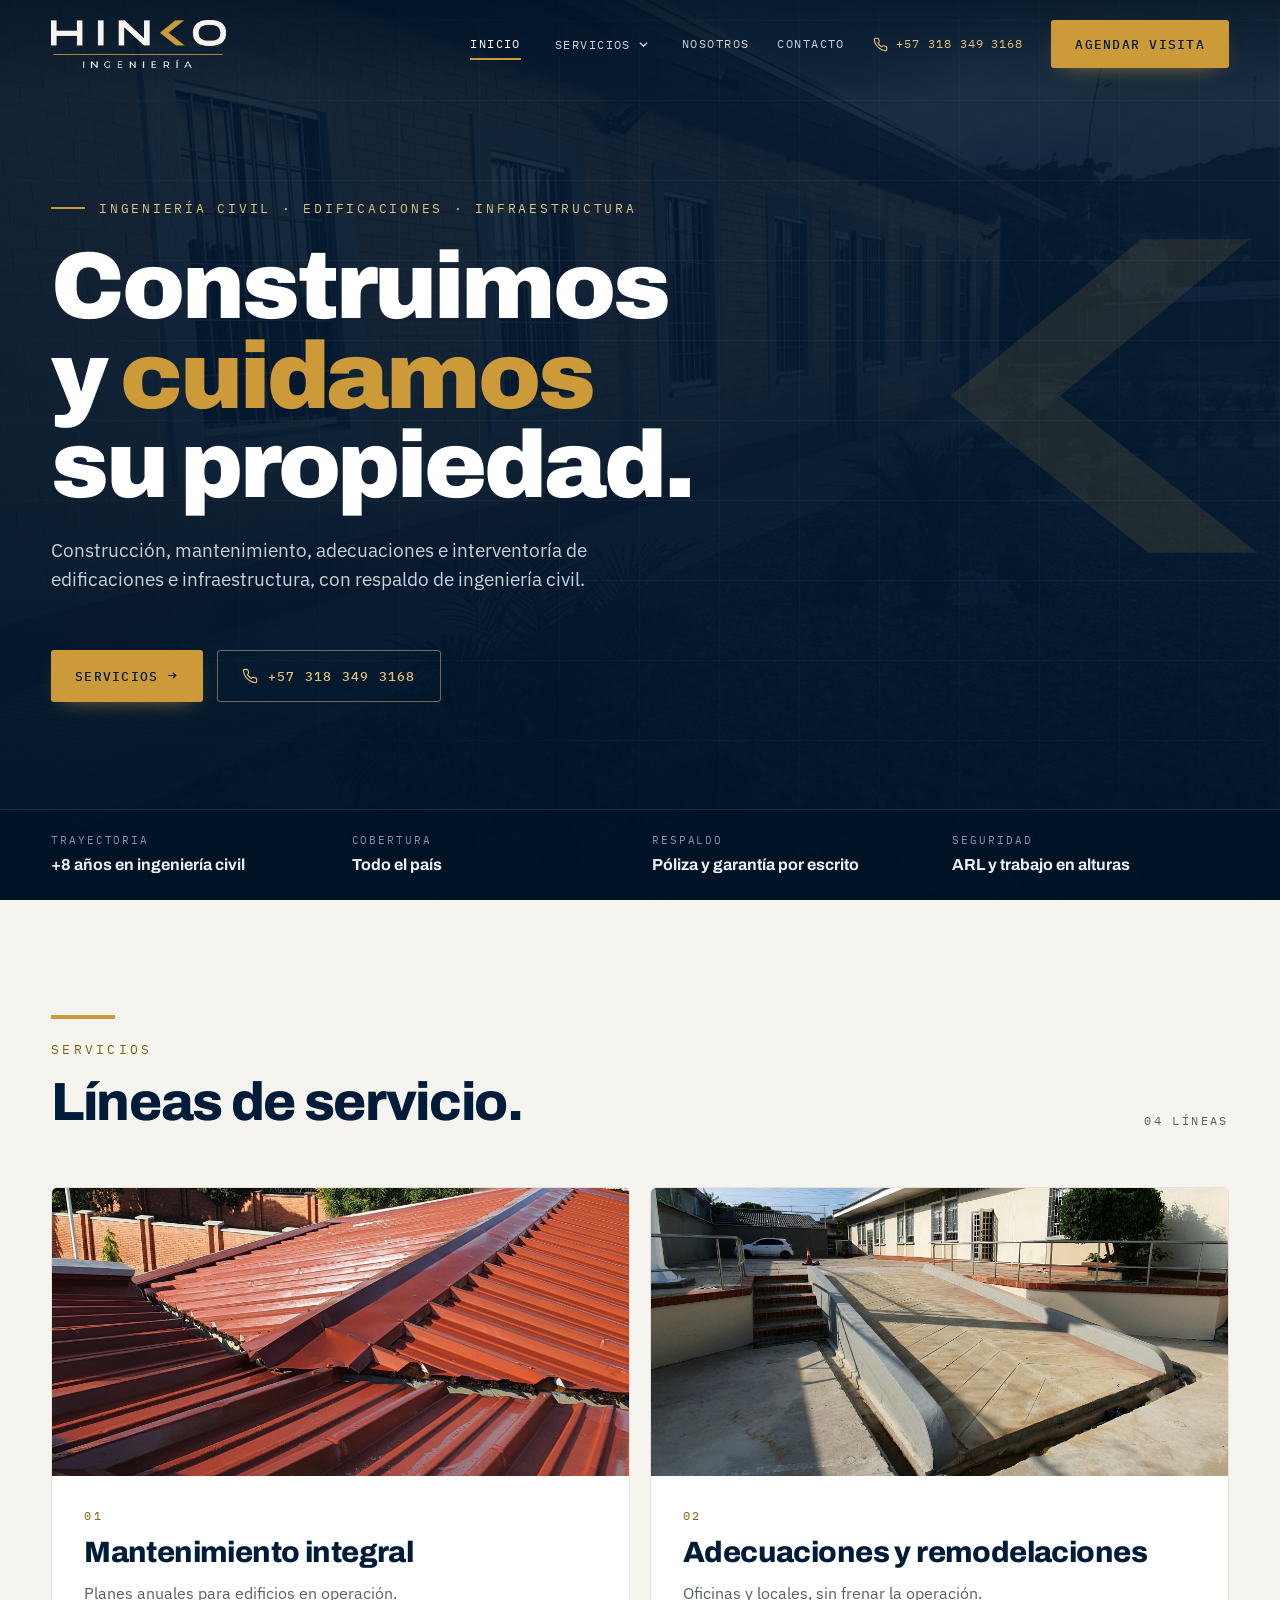
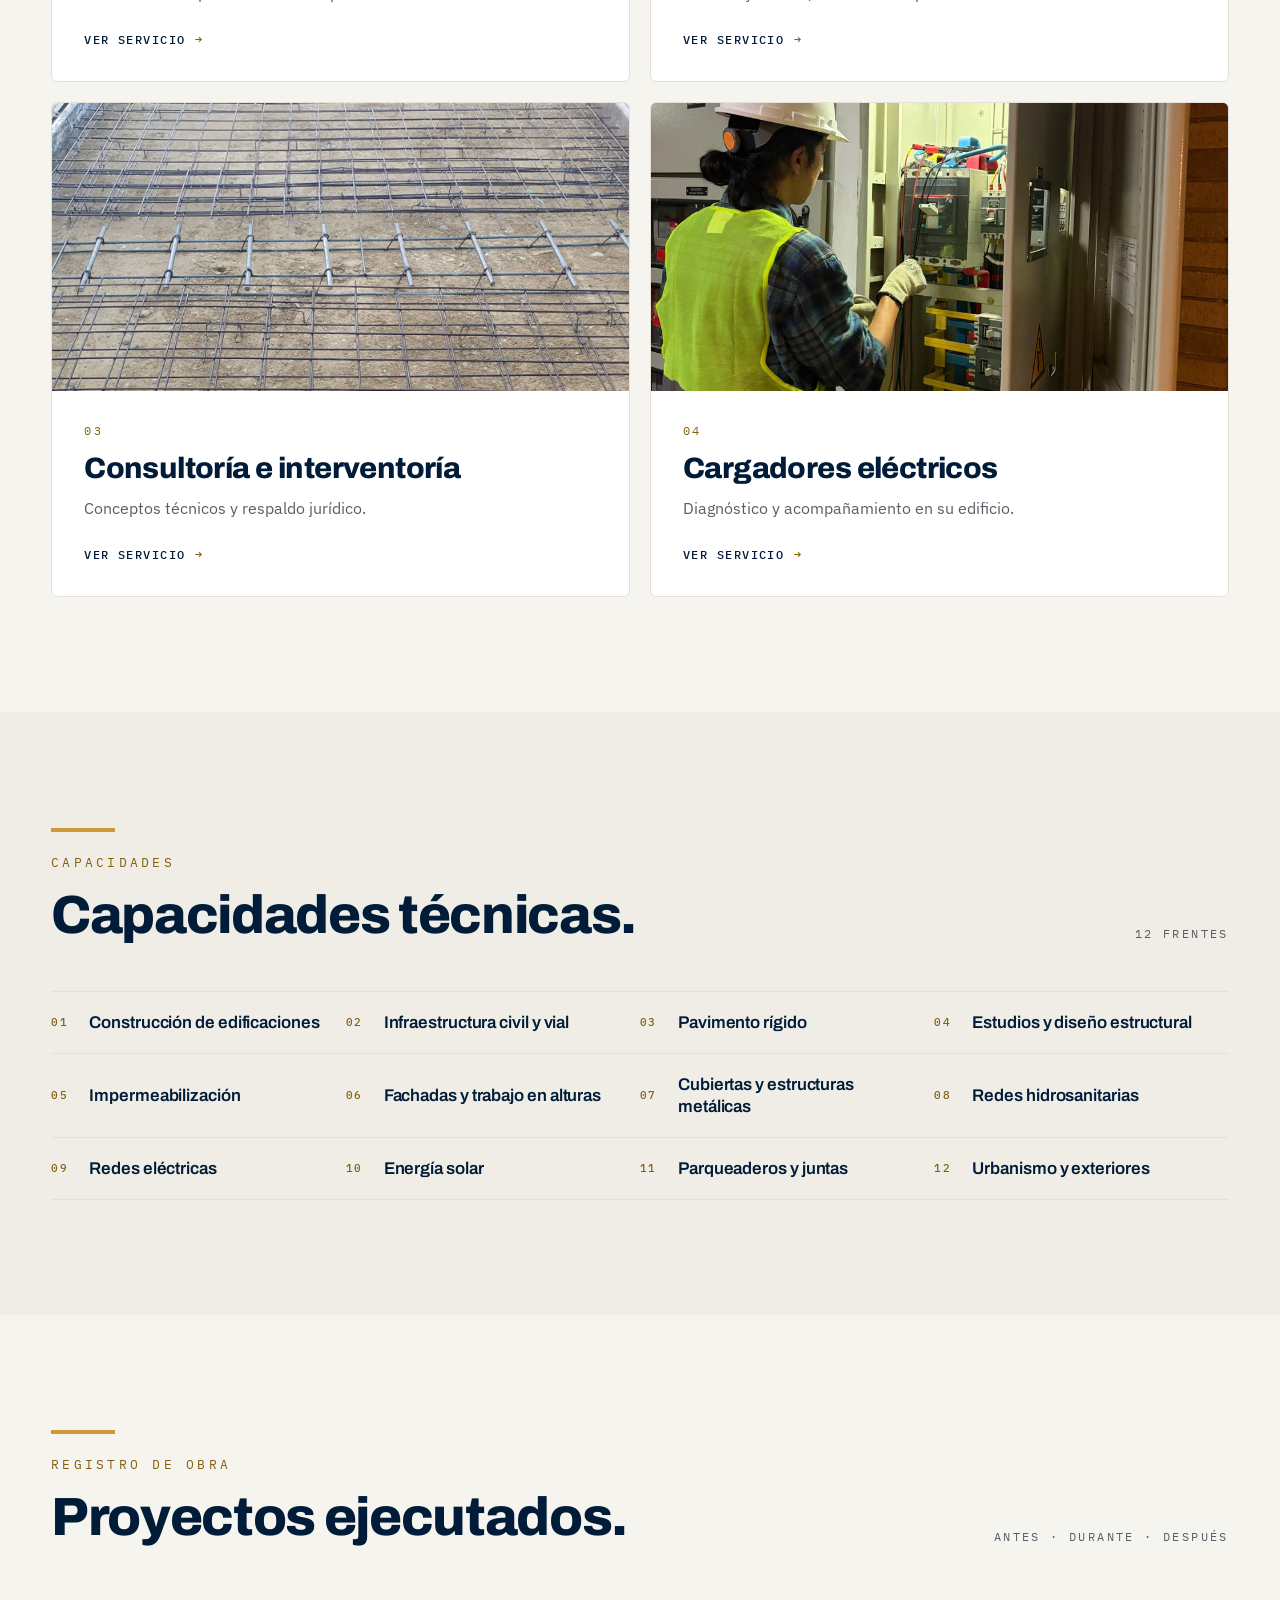
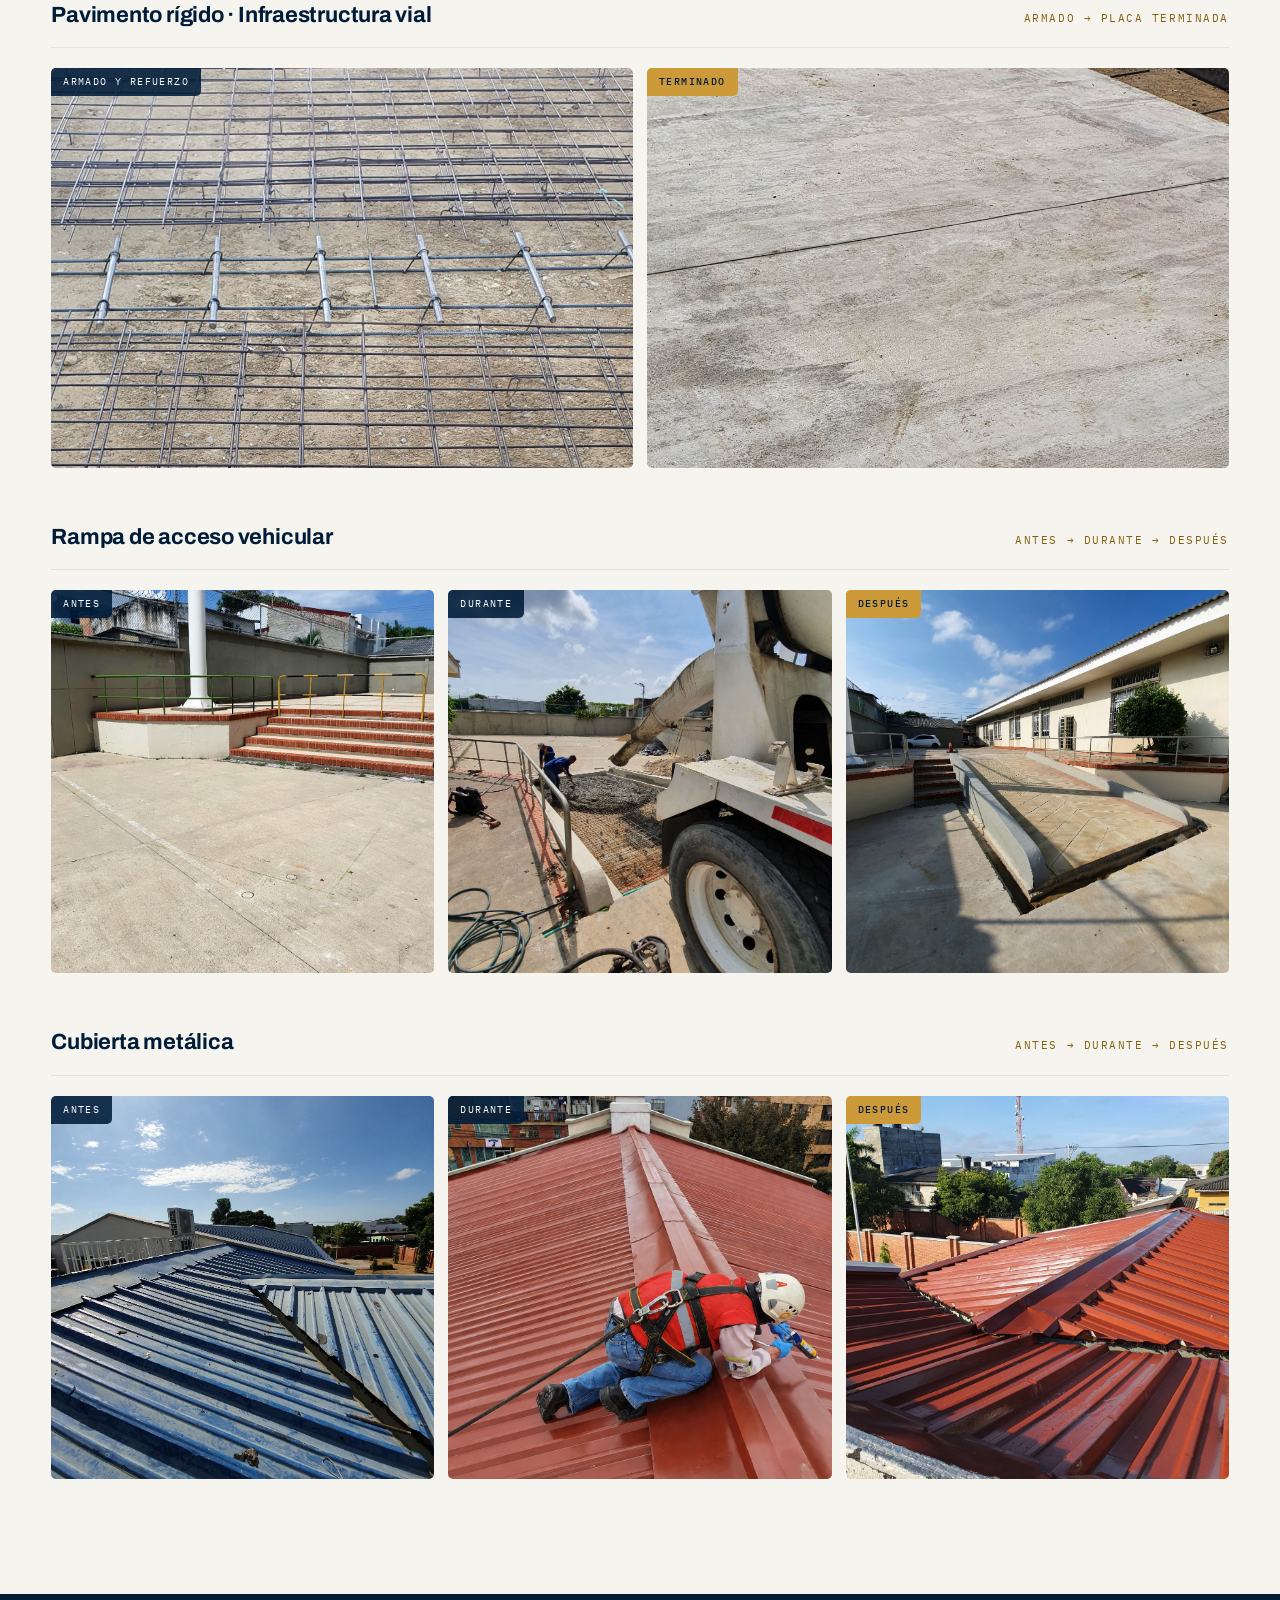
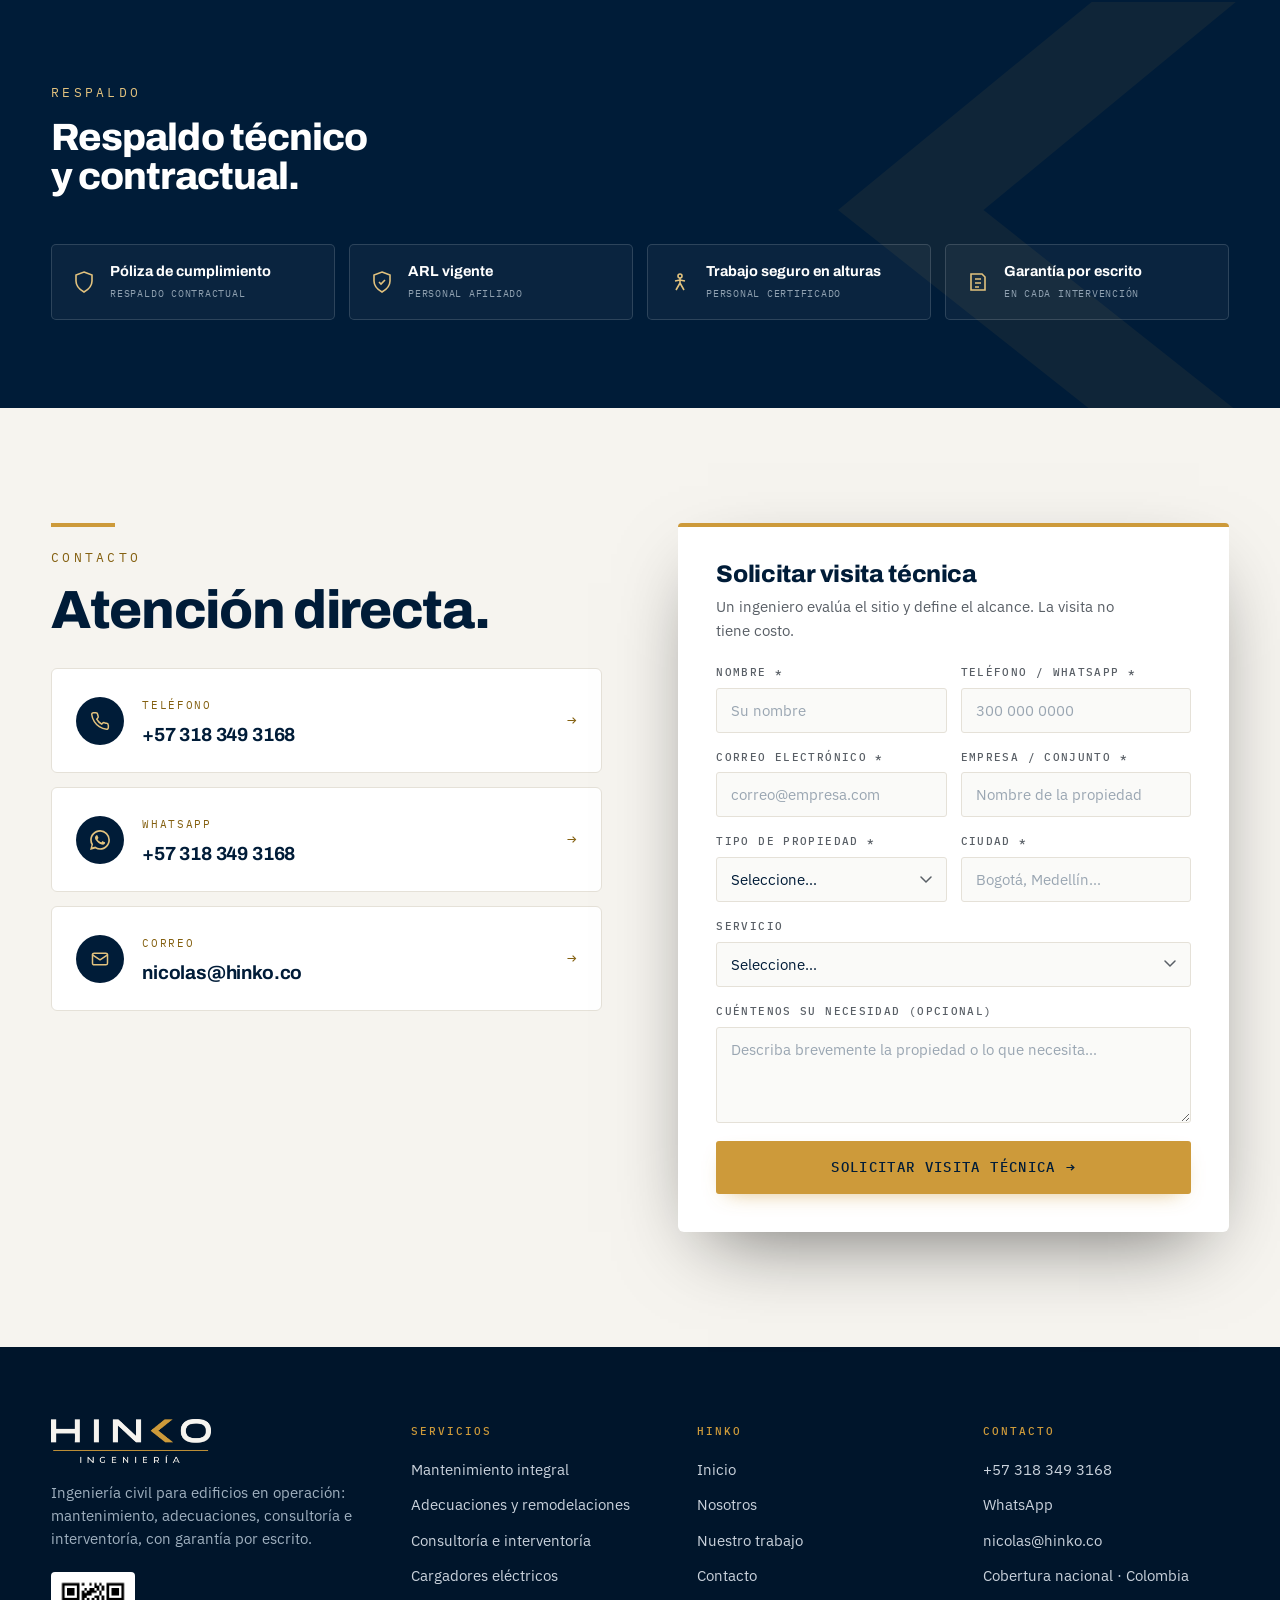
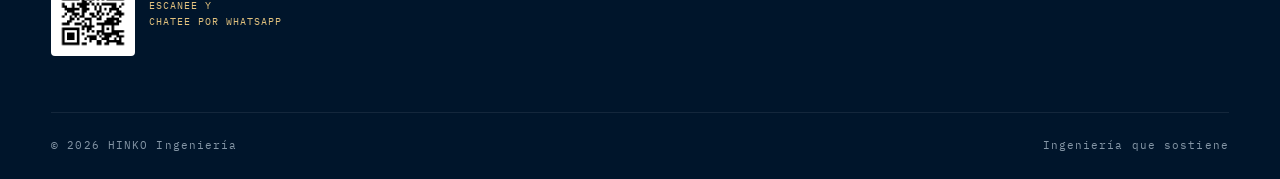
==== commit d44c0f98: "feat(home): foto de tablero en la tarjeta de Cargadores eléctricos Co-Authored-By: Claude Opus 5.5 <" ====
--- a/index.html
+++ b/index.html
@@ -72,7 +72,7 @@
 <section id="servicios">
 <div class="wrap">
 <div class="shead reveal"><div><div class="rule"></div><div class="kicker">Servicios</div><h2 class="sec">Líneas de servicio.</h2></div><div class="idx">04 líneas</div></div>
-<div class="hub"><a class="hcard reveal" href="/mantenimiento-integral"><div class="im"><img src="img/cubierta-despues.jpg" alt="" style="object-position:50% 62%" loading="lazy" /></div><div class="bd"><span class="n">01</span><h3>Mantenimiento integral</h3><p>Planes anuales para edificios en operación.</p><span class="go">Ver servicio <span class="ar">→</span></span></div></a><a class="hcard reveal d1" href="/adecuaciones-remodelaciones"><div class="im"><img src="img/rampa-despues.jpg" alt="" style="object-position:50% 58%" loading="lazy" /></div><div class="bd"><span class="n">02</span><h3>Adecuaciones y remodelaciones</h3><p>Oficinas y locales, sin frenar la operación.</p><span class="go">Ver servicio <span class="ar">→</span></span></div></a><a class="hcard reveal d2" href="/consultoria-interventoria"><div class="im"><img src="img/vial-armado-web.jpg" alt="" style="object-position:50% 50%" loading="lazy" /></div><div class="bd"><span class="n">03</span><h3>Consultoría e interventoría</h3><p>Conceptos técnicos y respaldo jurídico.</p><span class="go">Ver servicio <span class="ar">→</span></span></div></a><a class="hcard reveal d3" href="/cargadores-electricos"><div class="im"><img src="img/cargadores-medicion.jpg" alt="" style="object-position:50% 45%" loading="lazy" /></div><div class="bd"><span class="n">04</span><h3>Cargadores eléctricos</h3><p>Diagnóstico y acompañamiento en su edificio.</p><span class="go">Ver servicio <span class="ar">→</span></span></div></a></div>
+<div class="hub"><a class="hcard reveal" href="/mantenimiento-integral"><div class="im"><img src="img/cubierta-despues.jpg" alt="" style="object-position:50% 62%" loading="lazy" /></div><div class="bd"><span class="n">01</span><h3>Mantenimiento integral</h3><p>Planes anuales para edificios en operación.</p><span class="go">Ver servicio <span class="ar">→</span></span></div></a><a class="hcard reveal d1" href="/adecuaciones-remodelaciones"><div class="im"><img src="img/rampa-despues.jpg" alt="" style="object-position:50% 58%" loading="lazy" /></div><div class="bd"><span class="n">02</span><h3>Adecuaciones y remodelaciones</h3><p>Oficinas y locales, sin frenar la operación.</p><span class="go">Ver servicio <span class="ar">→</span></span></div></a><a class="hcard reveal d2" href="/consultoria-interventoria"><div class="im"><img src="img/vial-armado-web.jpg" alt="" style="object-position:50% 50%" loading="lazy" /></div><div class="bd"><span class="n">03</span><h3>Consultoría e interventoría</h3><p>Conceptos técnicos y respaldo jurídico.</p><span class="go">Ver servicio <span class="ar">→</span></span></div></a><a class="hcard reveal d3" href="/cargadores-electricos"><div class="im"><img src="img/cargadores-tablero.jpg" alt="" style="object-position:50% 52%" loading="lazy" /></div><div class="bd"><span class="n">04</span><h3>Cargadores eléctricos</h3><p>Diagnóstico y acompañamiento en su edificio.</p><span class="go">Ver servicio <span class="ar">→</span></span></div></a></div>
 </div>
 </section>
 
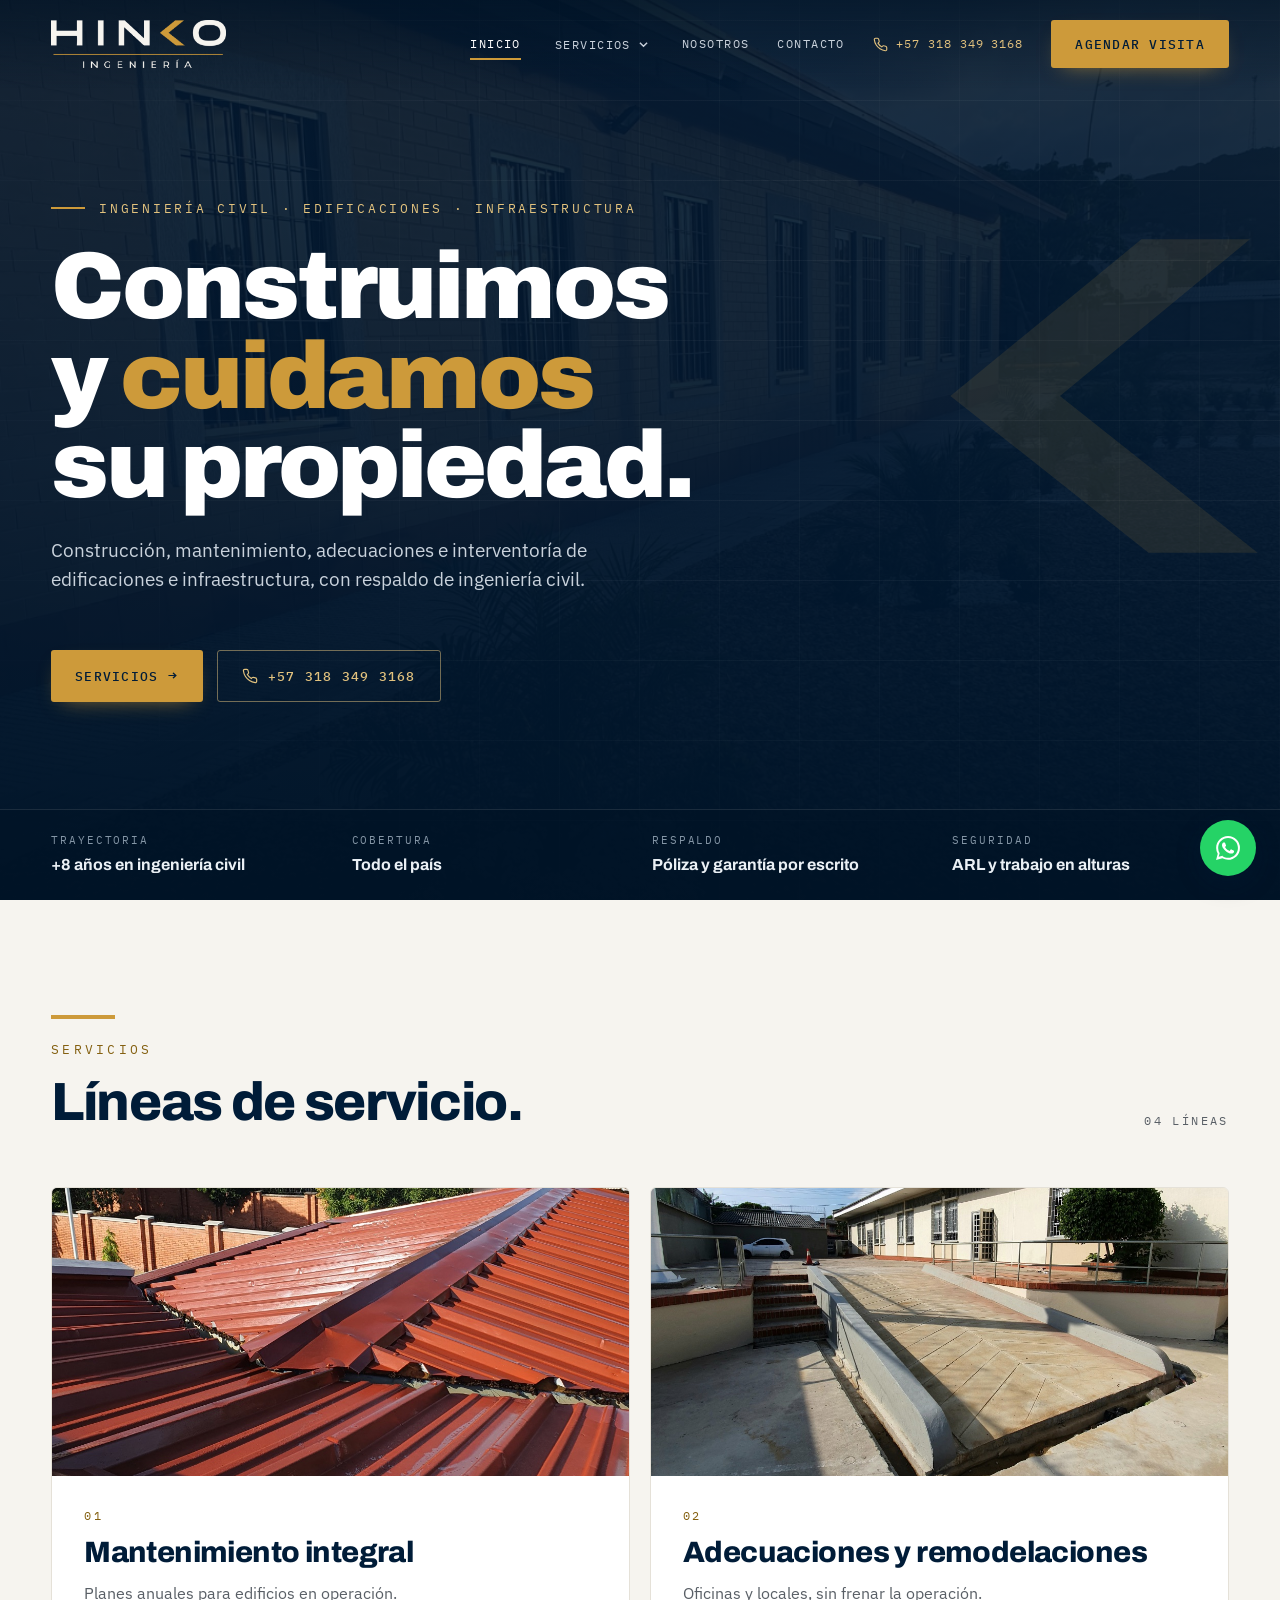
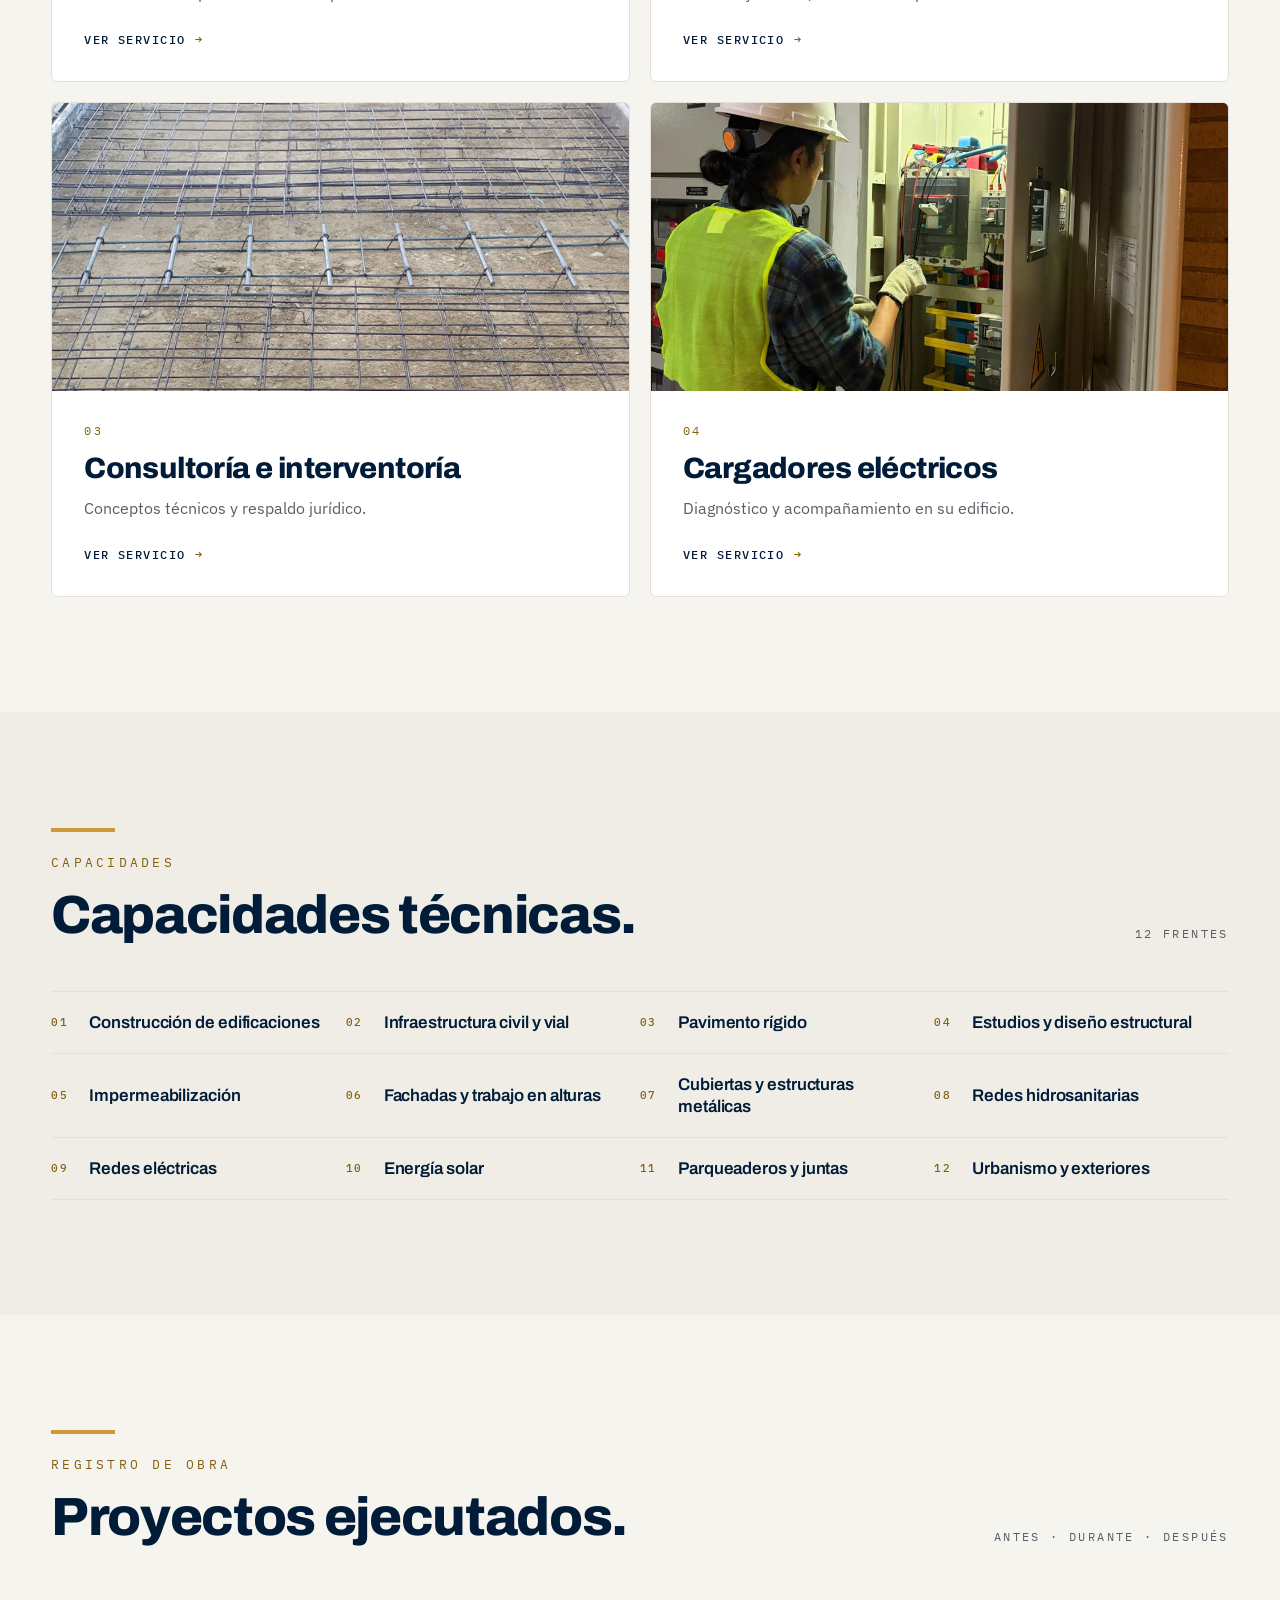
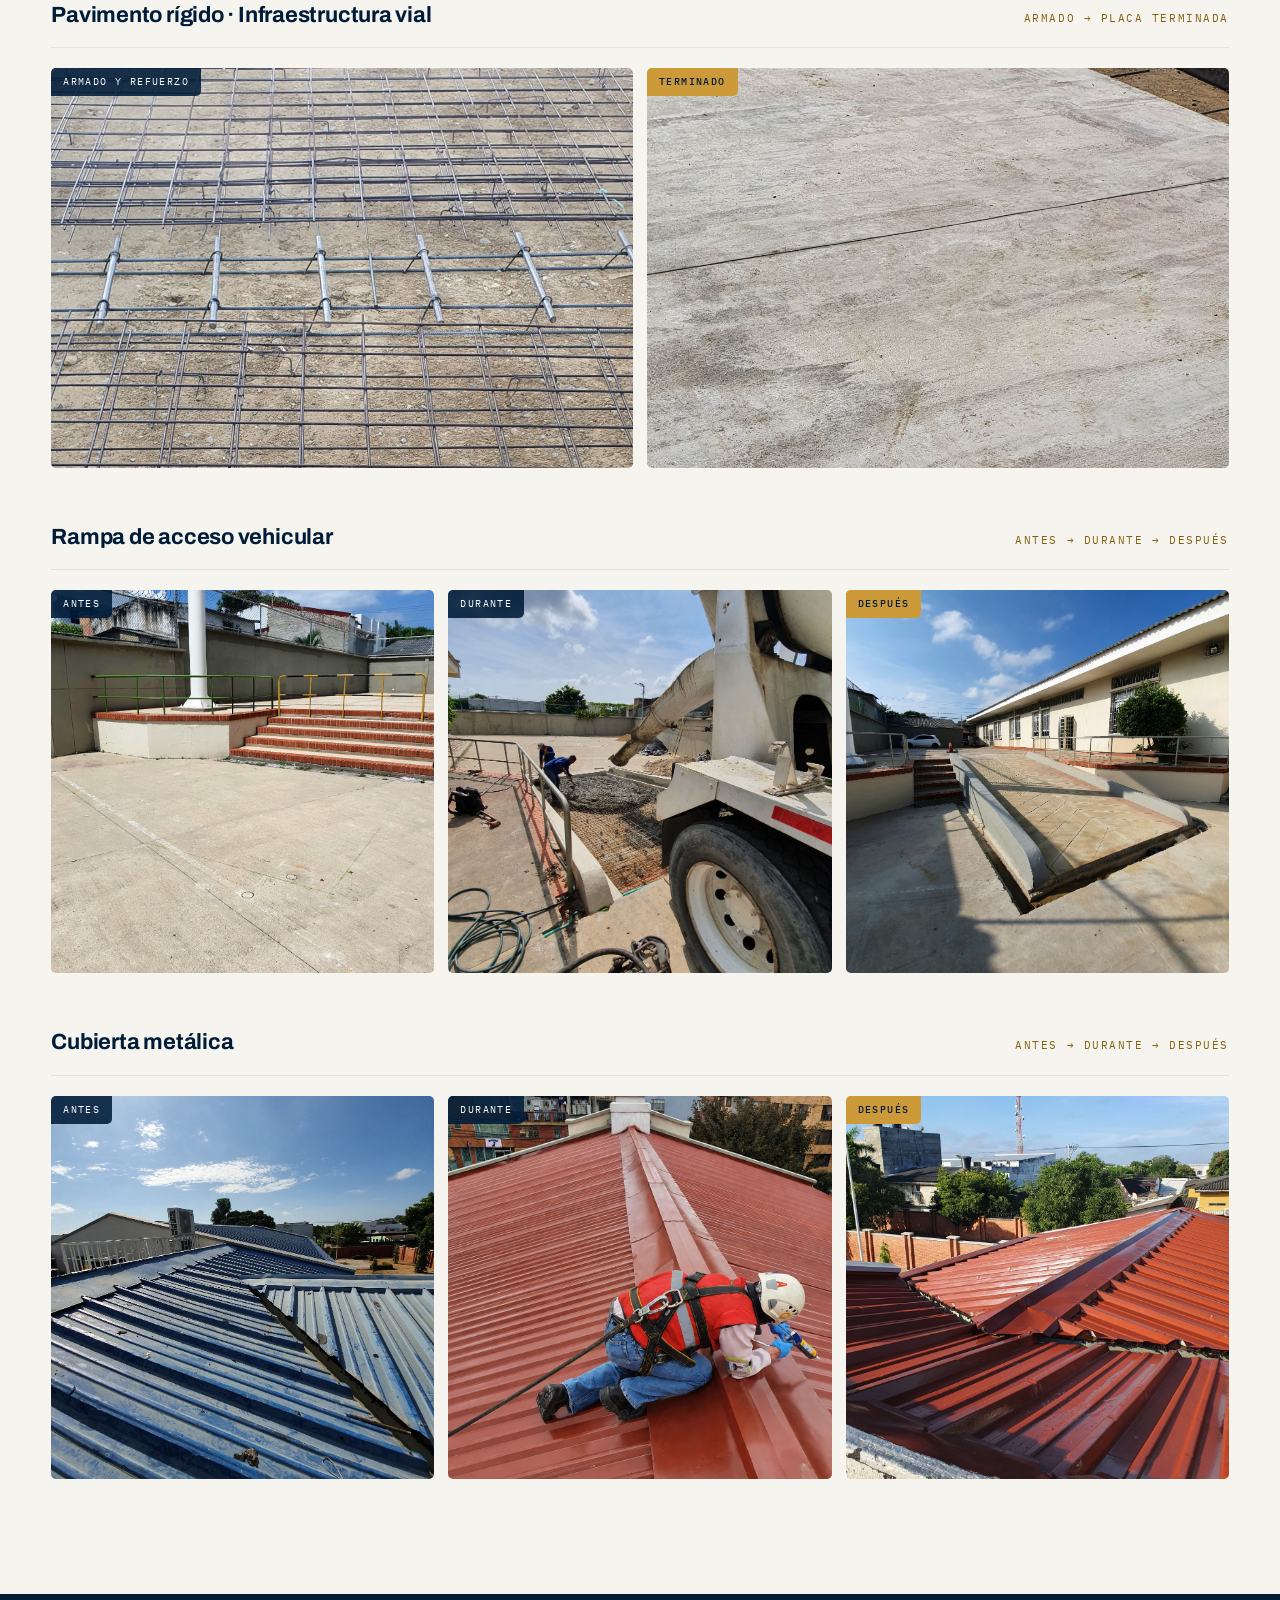
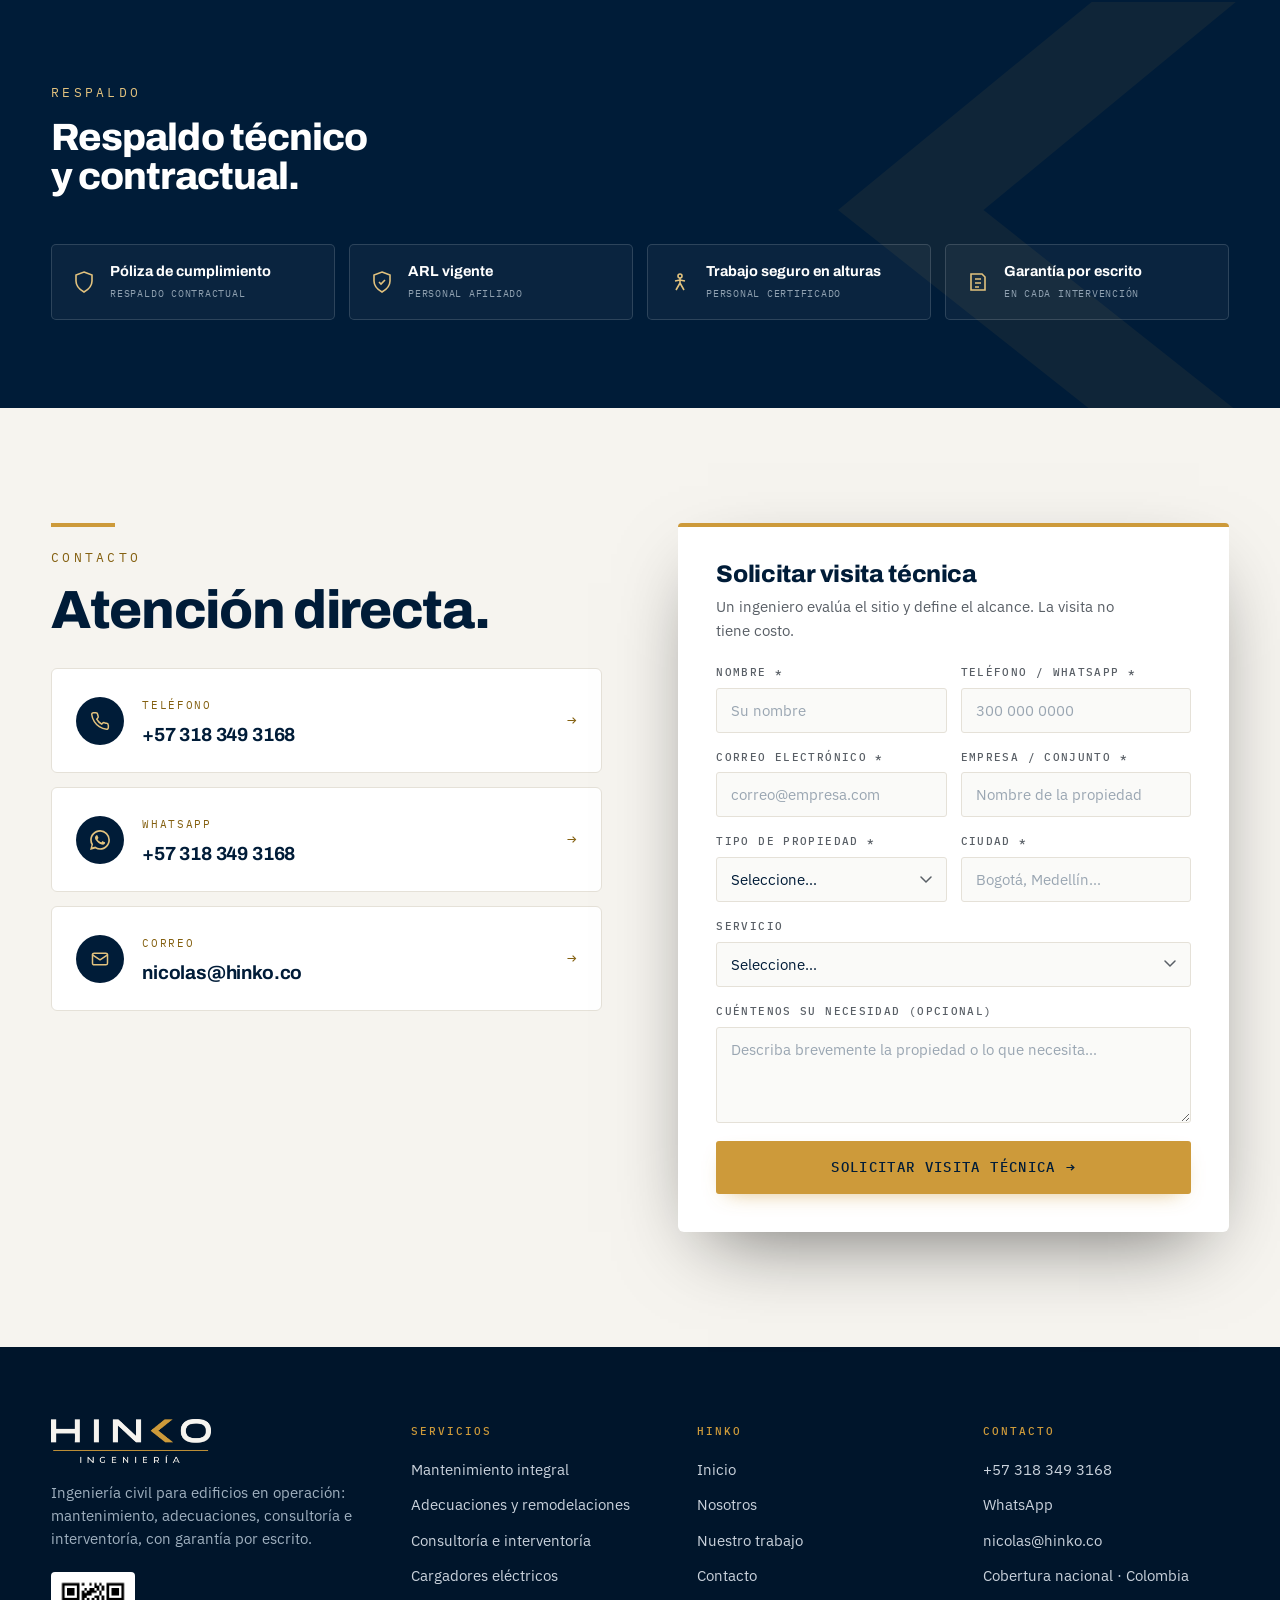
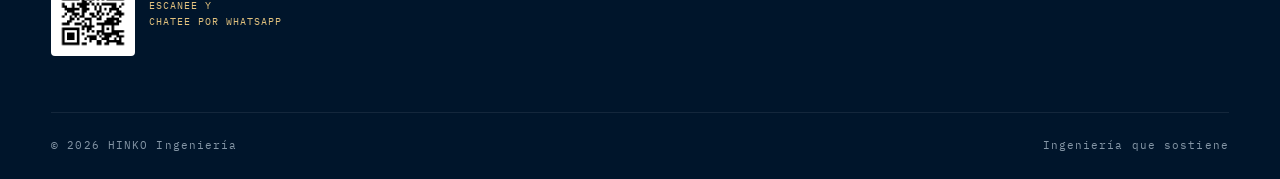
==== commit 2ac9ca8b: "feat: botón flotante de WhatsApp en escritorio Botón verde fijo abajo a la derecha en todas las pági" ====
--- a/index.html
+++ b/index.html
@@ -137,6 +137,7 @@
   <div><h4>Contacto</h4><ul><li><a href="tel:+573183493168" data-ev="call">+57 318 349 3168</a></li><li><a href="https://wa.me/573183493168?text=Hola%20HINKO%2C%20quisiera%20informaci%C3%B3n%20sobre%20sus%20servicios." target="_blank" rel="noopener" data-ev="whatsapp">WhatsApp</a></li><li><a href="mailto:nicolas@hinko.co">nicolas@hinko.co</a></li><li><a href="/contacto">Cobertura nacional · Colombia</a></li></ul></div>
 </div>
 <div class="bottom"><span>© 2026 HINKO Ingeniería</span><span>Ingeniería que sostiene</span></div></div></footer>
+<a class="wa-float" href="https://wa.me/573183493168?text=Hola%20HINKO%2C%20quisiera%20informaci%C3%B3n%20sobre%20sus%20servicios." target="_blank" rel="noopener" data-ev="whatsapp" aria-label="Escríbanos por WhatsApp"><svg viewBox="0 0 24 24" fill="currentColor" aria-hidden="true"><path d="M.057 24l1.687-6.163a11.867 11.867 0 0 1-1.587-5.946C.16 5.335 5.495 0 12.05 0a11.82 11.82 0 0 1 8.413 3.488 11.82 11.82 0 0 1 3.48 8.414c-.003 6.557-5.338 11.892-11.893 11.892a11.9 11.9 0 0 1-5.688-1.448L.057 24zm6.597-3.807c1.676.995 3.276 1.591 5.392 1.592 5.448 0 9.886-4.434 9.889-9.885.002-5.462-4.415-9.89-9.881-9.892-5.452 0-9.887 4.434-9.889 9.884a9.86 9.86 0 0 0 1.515 5.26l-.999 3.648 3.973-1.045zm11.387-5.464c-.074-.124-.272-.198-.57-.347-.297-.149-1.758-.868-2.031-.967-.272-.099-.47-.149-.669.149-.198.297-.768.967-.941 1.165-.173.198-.347.223-.644.074-.297-.149-1.255-.462-2.39-1.475-.883-.788-1.48-1.761-1.653-2.059-.173-.297-.018-.458.13-.606.134-.133.297-.347.446-.521.151-.172.2-.296.3-.495.099-.198.05-.372-.025-.521-.075-.148-.669-1.611-.916-2.206-.242-.579-.487-.501-.669-.51l-.57-.01c-.198 0-.52.074-.792.372s-1.04 1.016-1.04 2.479 1.065 2.876 1.213 3.074c.149.198 2.095 3.2 5.076 4.487.709.306 1.263.489 1.694.626.712.226 1.36.194 1.872.118.571-.085 1.758-.719 2.006-1.413.248-.695.248-1.29.173-1.414z"/></svg><span>Escríbanos por WhatsApp</span></a>
 <div class="abar"><a href="tel:+573183493168" data-ev="call"><svg viewBox="0 0 24 24" fill="none" stroke="currentColor" stroke-width="1.8" stroke-linecap="round" stroke-linejoin="round" aria-hidden="true"><path d="M22 16.9v3a2 2 0 0 1-2.2 2 19.8 19.8 0 0 1-8.6-3.1 19.5 19.5 0 0 1-6-6A19.8 19.8 0 0 1 2.1 4.2 2 2 0 0 1 4.1 2h3a2 2 0 0 1 2 1.7c.1.9.4 1.8.7 2.7a2 2 0 0 1-.5 2.1L8 9.8a16 16 0 0 0 6 6l1.3-1.3a2 2 0 0 1 2.1-.4c.9.3 1.8.6 2.7.7a2 2 0 0 1 1.7 2z"/></svg>Llamar</a><a href="https://wa.me/573183493168?text=Hola%20HINKO%2C%20quisiera%20informaci%C3%B3n%20sobre%20sus%20servicios." target="_blank" rel="noopener" data-ev="whatsapp"><svg viewBox="0 0 24 24" fill="currentColor" aria-hidden="true"><path d="M.057 24l1.687-6.163a11.867 11.867 0 0 1-1.587-5.946C.16 5.335 5.495 0 12.05 0a11.82 11.82 0 0 1 8.413 3.488 11.82 11.82 0 0 1 3.48 8.414c-.003 6.557-5.338 11.892-11.893 11.892a11.9 11.9 0 0 1-5.688-1.448L.057 24zm6.597-3.807c1.676.995 3.276 1.591 5.392 1.592 5.448 0 9.886-4.434 9.889-9.885.002-5.462-4.415-9.89-9.881-9.892-5.452 0-9.887 4.434-9.889 9.884a9.86 9.86 0 0 0 1.515 5.26l-.999 3.648 3.973-1.045zm11.387-5.464c-.074-.124-.272-.198-.57-.347-.297-.149-1.758-.868-2.031-.967-.272-.099-.47-.149-.669.149-.198.297-.768.967-.941 1.165-.173.198-.347.223-.644.074-.297-.149-1.255-.462-2.39-1.475-.883-.788-1.48-1.761-1.653-2.059-.173-.297-.018-.458.13-.606.134-.133.297-.347.446-.521.151-.172.2-.296.3-.495.099-.198.05-.372-.025-.521-.075-.148-.669-1.611-.916-2.206-.242-.579-.487-.501-.669-.51l-.57-.01c-.198 0-.52.074-.792.372s-1.04 1.016-1.04 2.479 1.065 2.876 1.213 3.074c.149.198 2.095 3.2 5.076 4.487.709.306 1.263.489 1.694.626.712.226 1.36.194 1.872.118.571-.085 1.758-.719 2.006-1.413.248-.695.248-1.29.173-1.414z"/></svg>WhatsApp</a><a href="#agendar" data-ev="agendar_click"><svg viewBox="0 0 24 24" fill="none" stroke="currentColor" stroke-width="1.8" stroke-linecap="round" aria-hidden="true"><rect x="3" y="5" width="18" height="16" rx="2"/><path d="M3 10h18M8 3v4M16 3v4"/></svg>Agendar visita</a></div>
 <script src="site.js" defer></script>
 </body>
--- a/site.css
+++ b/site.css
@@ -313,6 +313,16 @@
 @media(max-width:900px){.foot .top{grid-template-columns:1fr 1fr}}
 @media(max-width:520px){.foot .top{grid-template-columns:1fr}}
 
+/* botón flotante de WhatsApp (escritorio; en móvil ya está en la barra .abar) */
+.wa-float{position:fixed;right:24px;bottom:24px;z-index:40;display:flex;align-items:center;height:56px;min-width:56px;padding:0 16px;border-radius:28px;background:#25D366;color:#fff;text-decoration:none;box-shadow:0 8px 24px rgba(0,28,56,.28);transition:transform .2s,box-shadow .2s}
+.wa-float svg{width:24px;height:24px;flex:none}
+.wa-float span{max-width:0;overflow:hidden;white-space:nowrap;font-family:var(--font-body);font-size:14.5px;font-weight:500;transition:max-width .3s ease,margin .3s ease}
+.wa-float:hover,.wa-float:focus-visible{color:#fff;transform:translateY(-2px);box-shadow:0 12px 28px rgba(0,28,56,.34)}
+.wa-float:hover span,.wa-float:focus-visible span{max-width:220px;margin-left:10px}
+.wa-float:focus-visible{outline:2px solid var(--gold);outline-offset:3px}
+@media(max-width:760px){.wa-float{display:none}}
+@media(prefers-reduced-motion:reduce){.wa-float,.wa-float span{transition:none}}
+
 /* mobile action bar */
 .abar{display:none}
 @media(max-width:760px){
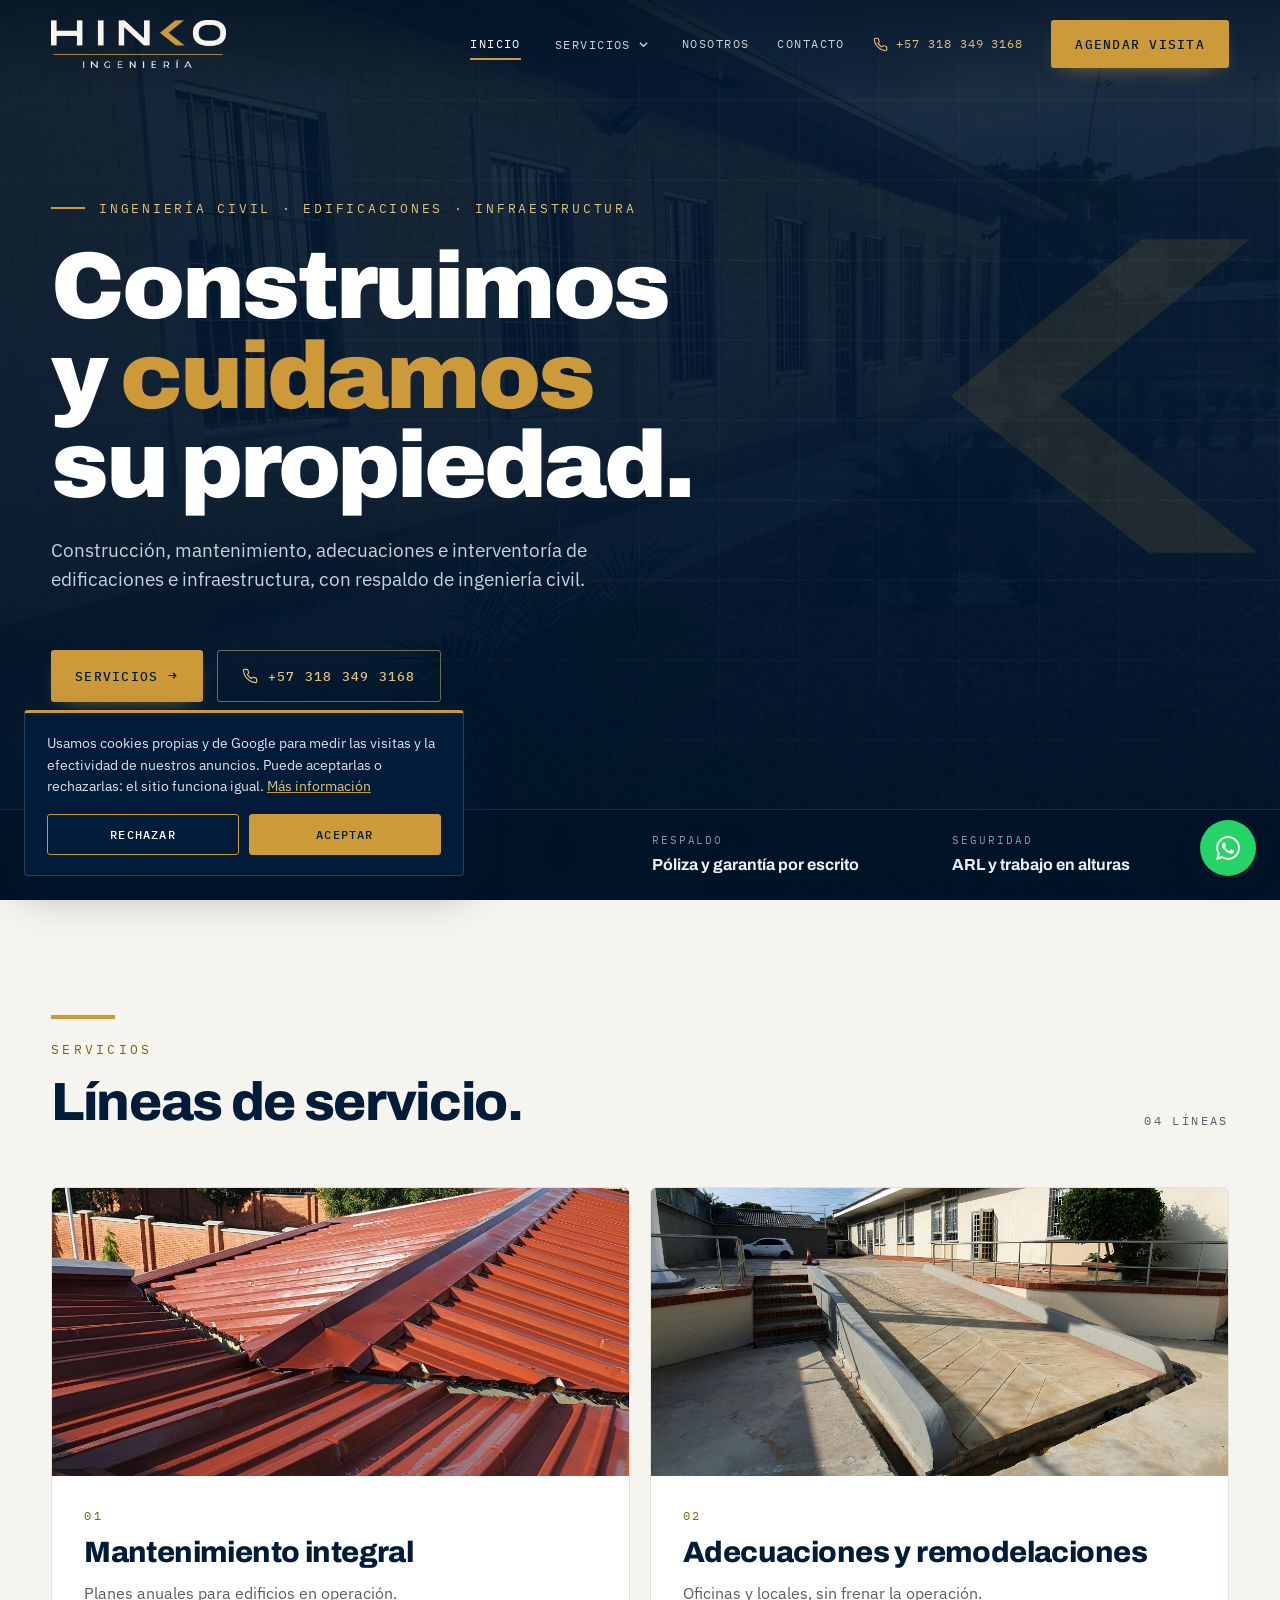
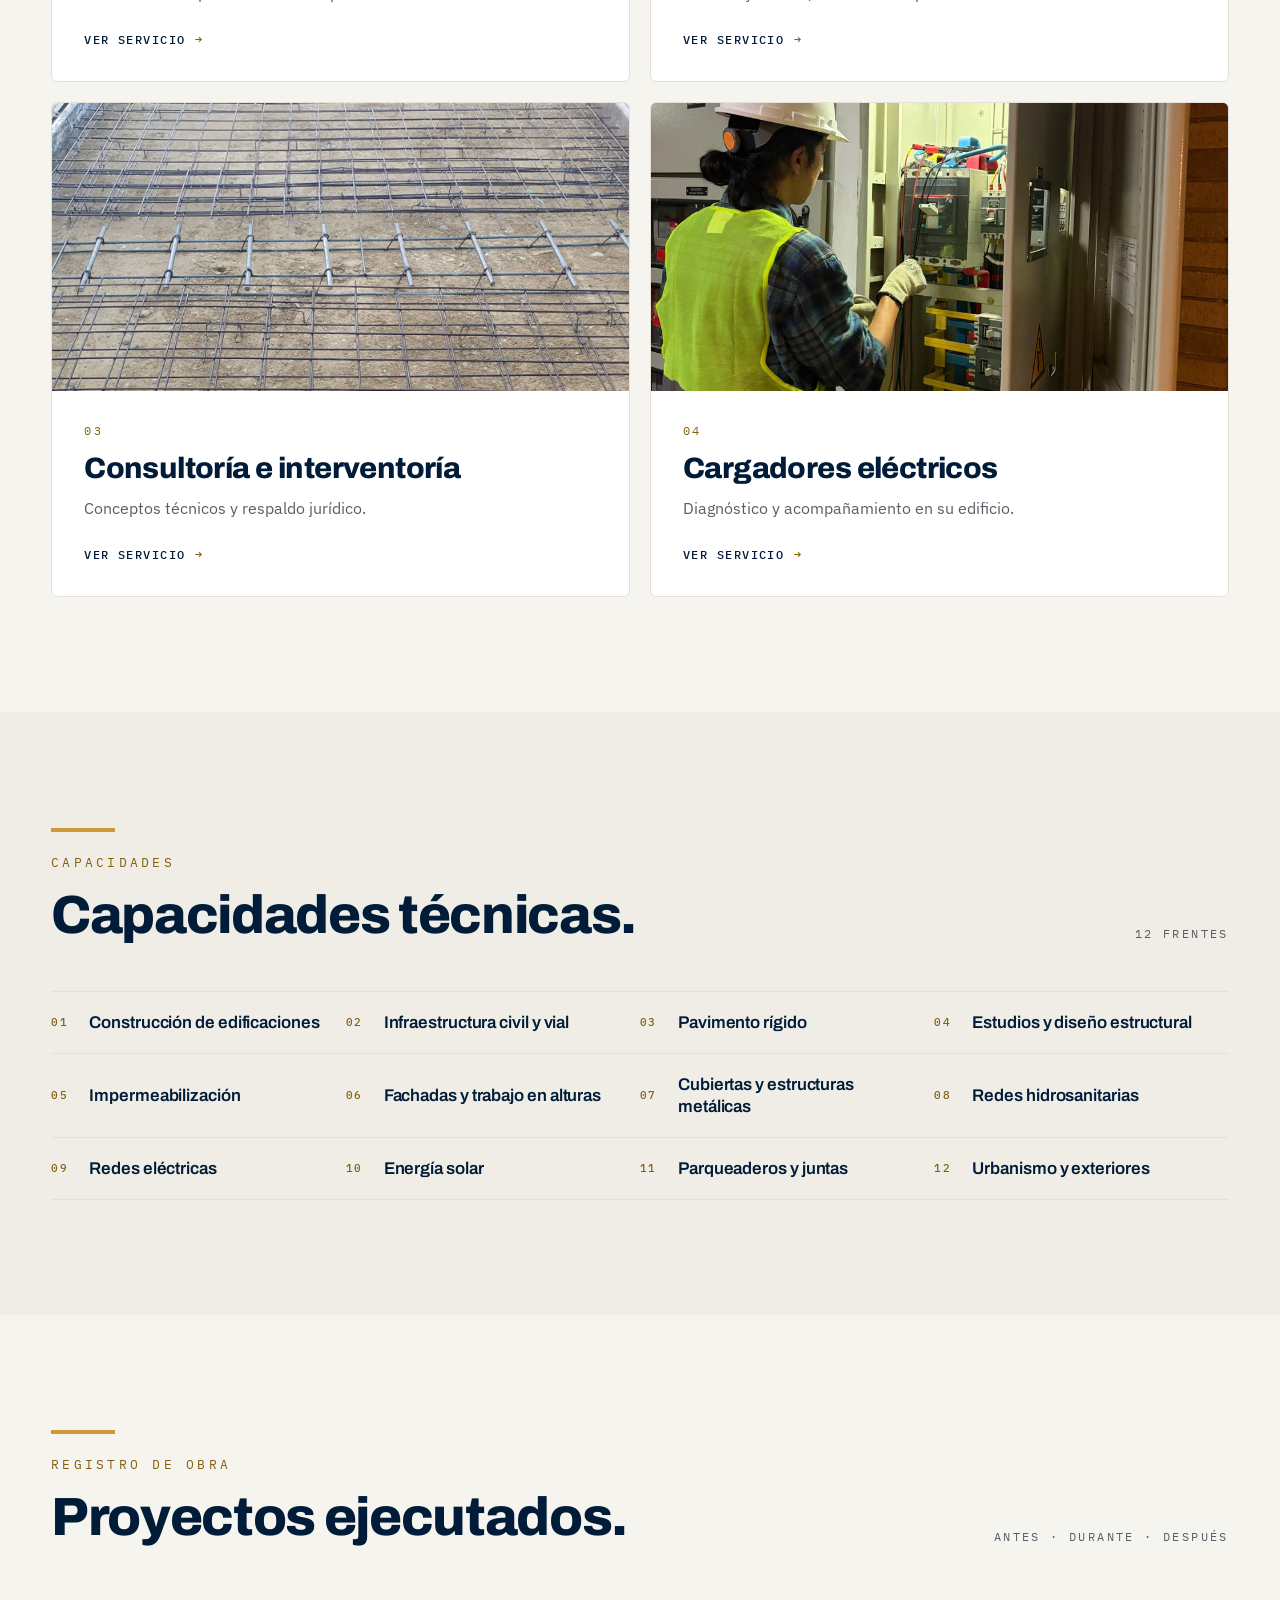
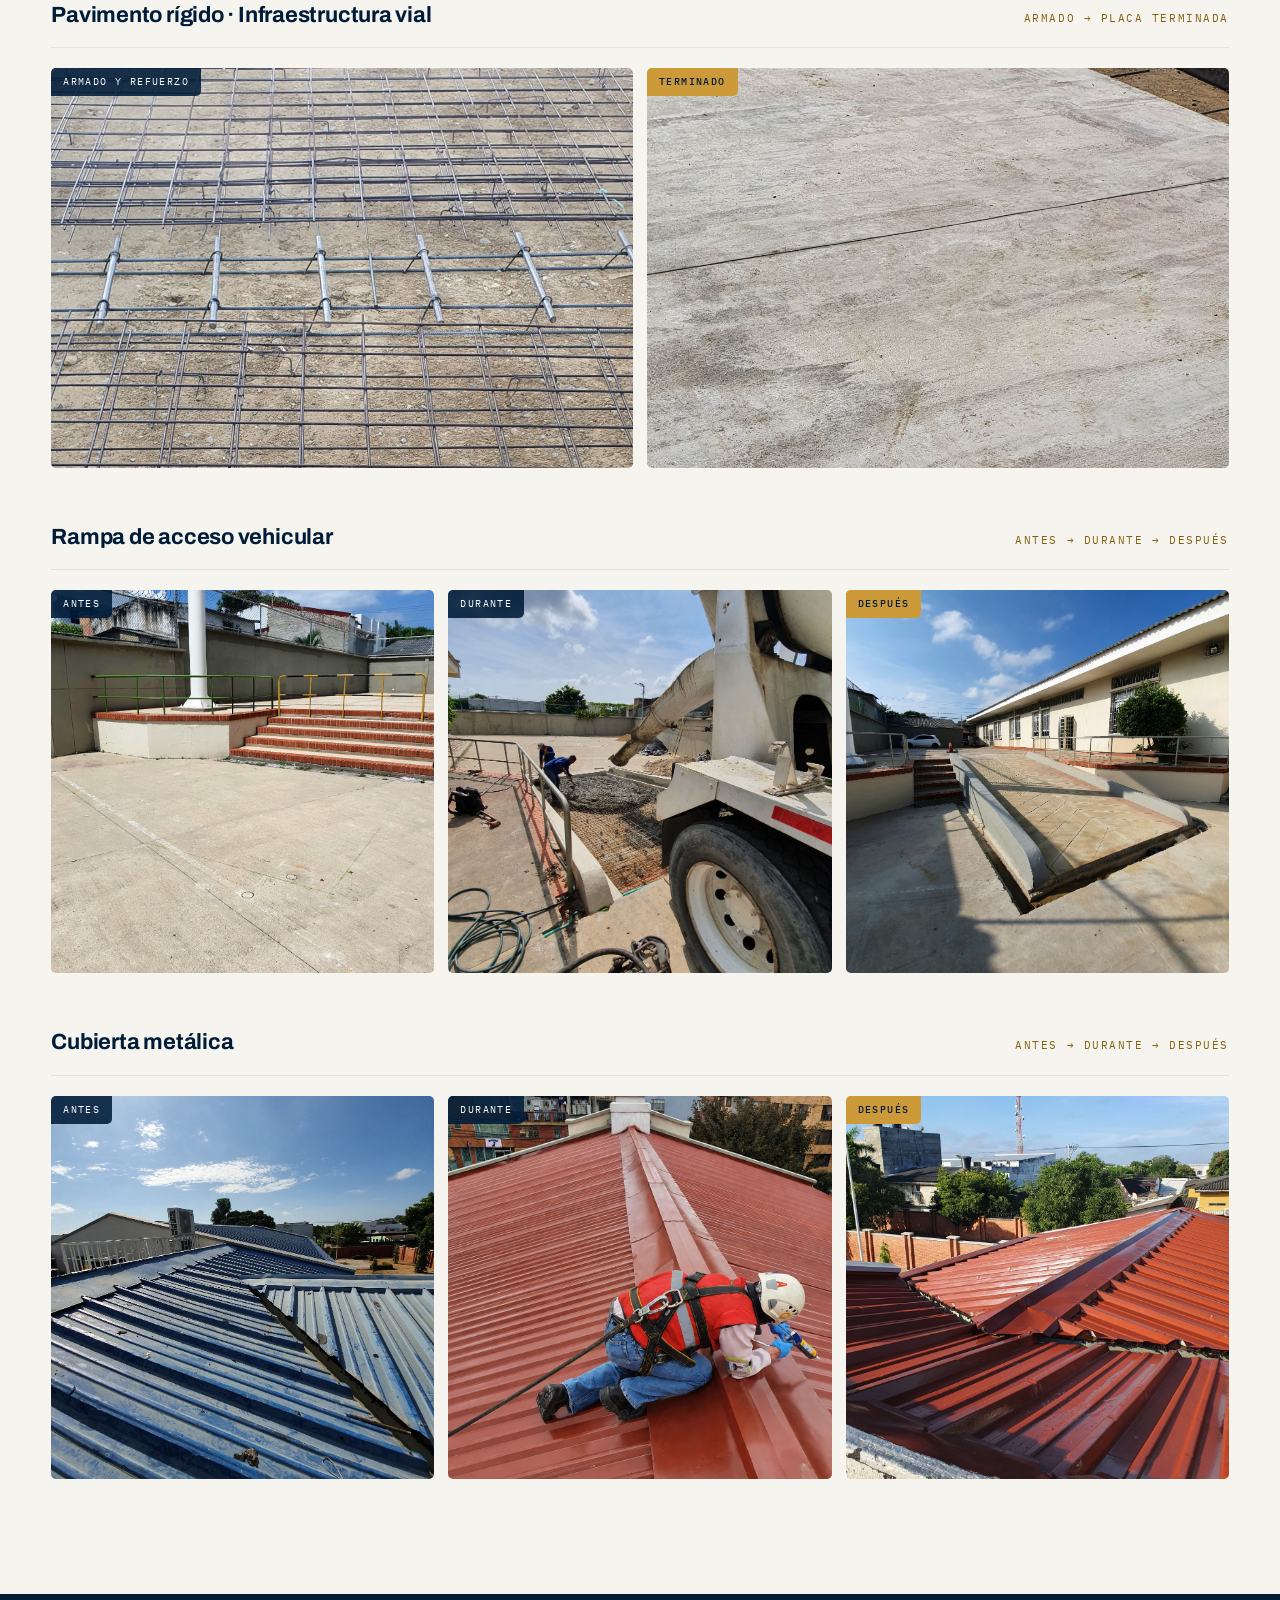
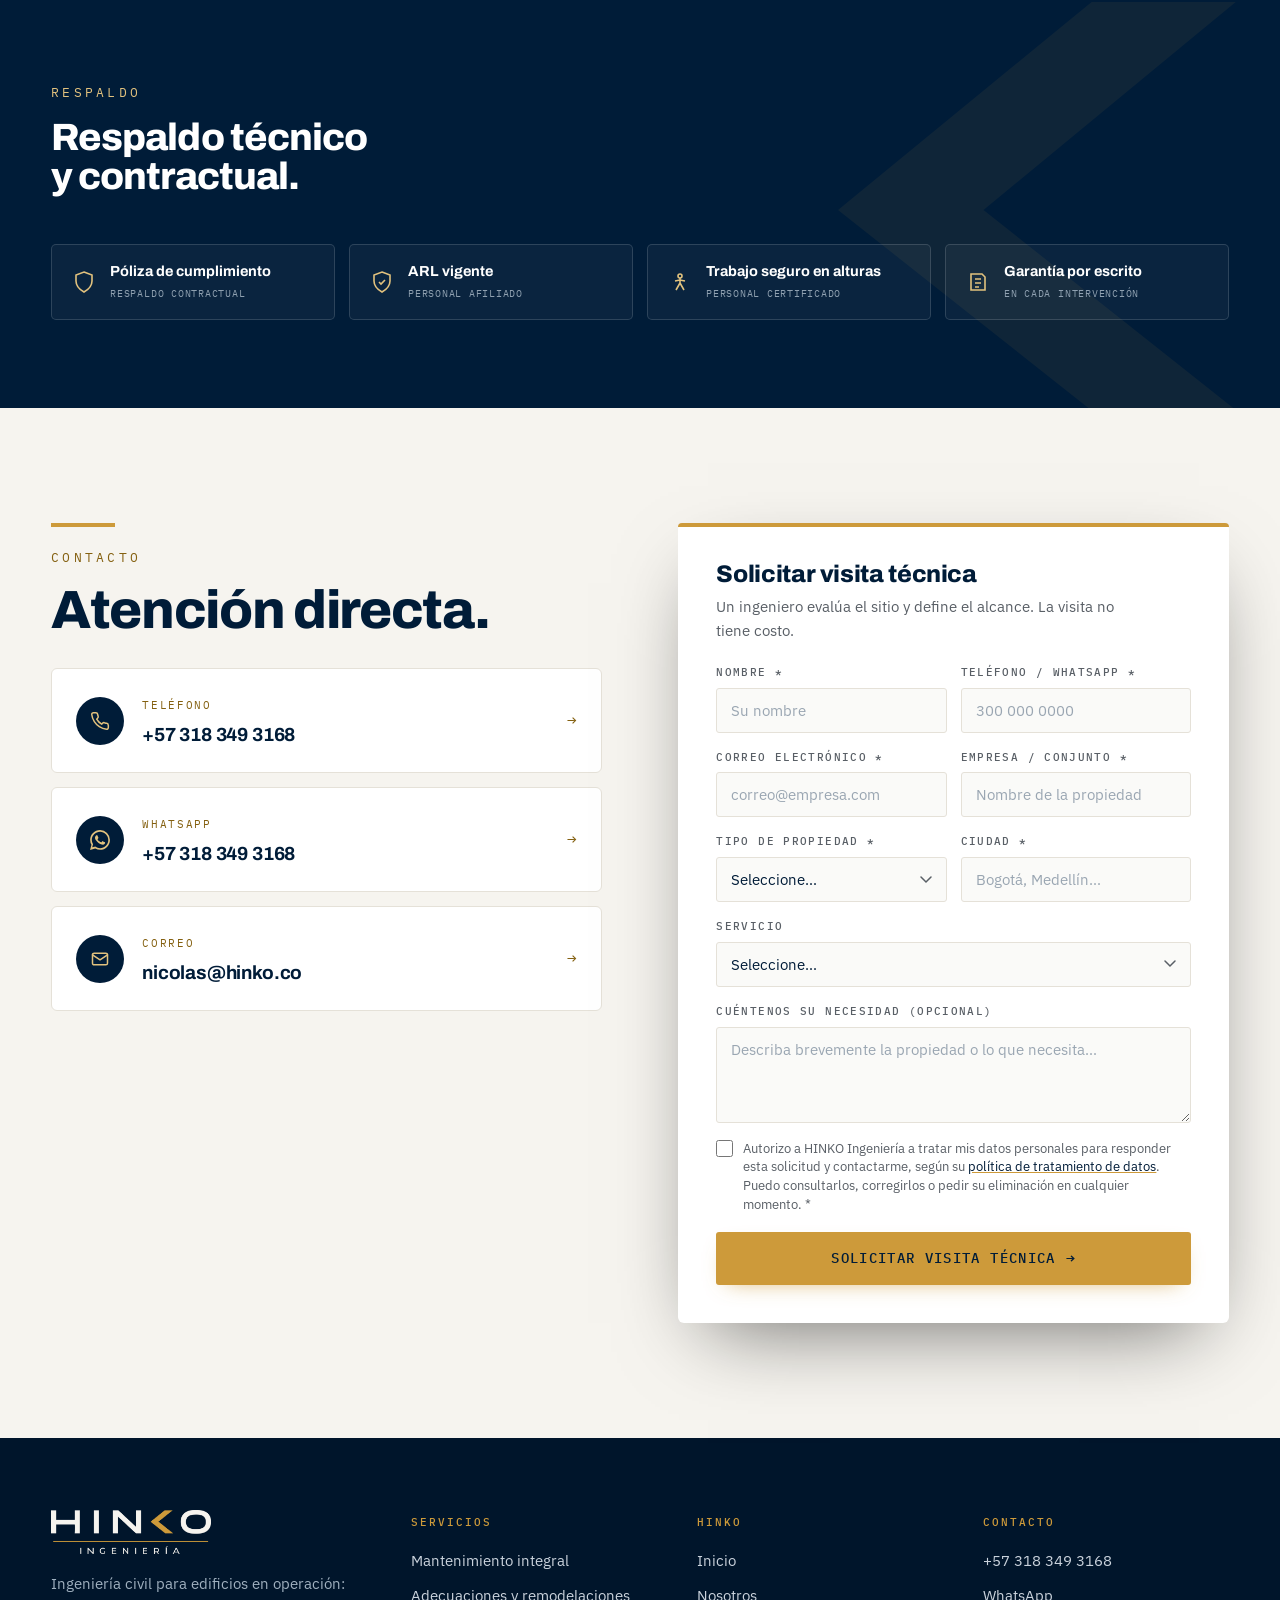
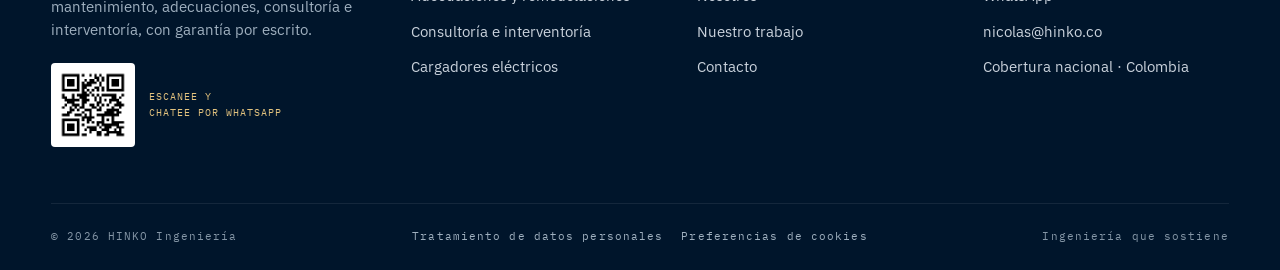
==== commit f14e9f7a: "feat: autorización de datos personales y aviso de cookies (Ley 1581) - Casilla obligatoria (sin prem" ====
--- a/index.html
+++ b/index.html
@@ -1,6 +1,11 @@
 <!DOCTYPE html>
 <html lang="es-CO">
 <head>
+<!-- Consentimiento de cookies (Google Consent Mode v2): mientras el visitante no acepte, las etiquetas de Google no guardan cookies de medición ni de publicidad. La decisión la guarda site.js. -->
+<script>window.dataLayer=window.dataLayer||[];function gtag(){dataLayer.push(arguments);}
+(function(){var v='denied';try{var c=JSON.parse(localStorage.getItem('hk_cookies')||'null');if(c&&c.v==='aceptadas'&&Date.now()-c.t<31536e6)v='granted';}catch(e){}
+gtag('consent','default',{analytics_storage:v,ad_storage:v,ad_user_data:v,ad_personalization:v,functionality_storage:'granted',security_storage:'granted',wait_for_update:500});
+gtag('set','ads_data_redaction',true);})();</script>
 <!-- Google Tag Manager -->
 <script>(function(w,d,s,l,i){w[l]=w[l]||[];w[l].push({'gtm.start':
 new Date().getTime(),event:'gtm.js'});var f=d.getElementsByTagName(s)[0],
@@ -120,6 +125,7 @@
   <div class="ff"><label for="fs">Servicio</label><select id="fs" name="servicio"><option value="" disabled selected>Seleccione…</option><option value="mantenimiento">Mantenimiento integral</option><option value="remodelacion">Adecuaciones y remodelaciones</option><option value="consultoria">Consultoría e interventoría</option><option value="cargadores">Cargadores eléctricos</option><option value="impermeabilizacion">Impermeabilización y humedades</option><option value="fachada">Reparación de fachadas</option><option value="construccion">Construcción nueva</option><option value="infraestructura">Infraestructura civil y vial</option><option value="otro">Otro / no estoy seguro</option></select></div>
   <div class="ff"><label for="fm">Cuéntenos su necesidad (opcional)</label><textarea id="fm" name="mensaje" placeholder="Describa brevemente la propiedad o lo que necesita…"></textarea></div>
   <input type="text" name="_hp" value="" autocomplete="off" tabindex="-1" aria-hidden="true" style="position:absolute;left:-9999px;width:1px;height:1px;opacity:0;" />
+  <label class="fchk"><input type="checkbox" name="autoriza_datos" value="si" required /><span>Autorizo a HINKO Ingeniería a tratar mis datos personales para responder esta solicitud y contactarme, según su <a href="/tratamiento-de-datos" target="_blank" rel="noopener">política de tratamiento de datos</a>. Puedo consultarlos, corregirlos o pedir su eliminación en cualquier momento. *</span></label>
   <p class="err">Revise los campos marcados con * o escríbanos por WhatsApp.</p>
   <button type="submit" class="btn">Solicitar visita técnica <span class="ar">→</span></button>
   
@@ -136,7 +142,7 @@
   <div><h4>HINKO</h4><ul><li><a href="/">Inicio</a></li><li><a href="/nosotros">Nosotros</a></li><li><a href="/#trabajo">Nuestro trabajo</a></li><li><a href="/contacto">Contacto</a></li></ul></div>
   <div><h4>Contacto</h4><ul><li><a href="tel:+573183493168" data-ev="call">+57 318 349 3168</a></li><li><a href="https://wa.me/573183493168?text=Hola%20HINKO%2C%20quisiera%20informaci%C3%B3n%20sobre%20sus%20servicios." target="_blank" rel="noopener" data-ev="whatsapp">WhatsApp</a></li><li><a href="mailto:nicolas@hinko.co">nicolas@hinko.co</a></li><li><a href="/contacto">Cobertura nacional · Colombia</a></li></ul></div>
 </div>
-<div class="bottom"><span>© 2026 HINKO Ingeniería</span><span>Ingeniería que sostiene</span></div></div></footer>
+<div class="bottom"><span>© 2026 HINKO Ingeniería</span><span class="legal"><a href="/tratamiento-de-datos">Tratamiento de datos personales</a><button type="button" class="ck-open">Preferencias de cookies</button></span><span>Ingeniería que sostiene</span></div></div></footer>
 <a class="wa-float" href="https://wa.me/573183493168?text=Hola%20HINKO%2C%20quisiera%20informaci%C3%B3n%20sobre%20sus%20servicios." target="_blank" rel="noopener" data-ev="whatsapp" aria-label="Escríbanos por WhatsApp"><svg viewBox="0 0 24 24" fill="currentColor" aria-hidden="true"><path d="M.057 24l1.687-6.163a11.867 11.867 0 0 1-1.587-5.946C.16 5.335 5.495 0 12.05 0a11.82 11.82 0 0 1 8.413 3.488 11.82 11.82 0 0 1 3.48 8.414c-.003 6.557-5.338 11.892-11.893 11.892a11.9 11.9 0 0 1-5.688-1.448L.057 24zm6.597-3.807c1.676.995 3.276 1.591 5.392 1.592 5.448 0 9.886-4.434 9.889-9.885.002-5.462-4.415-9.89-9.881-9.892-5.452 0-9.887 4.434-9.889 9.884a9.86 9.86 0 0 0 1.515 5.26l-.999 3.648 3.973-1.045zm11.387-5.464c-.074-.124-.272-.198-.57-.347-.297-.149-1.758-.868-2.031-.967-.272-.099-.47-.149-.669.149-.198.297-.768.967-.941 1.165-.173.198-.347.223-.644.074-.297-.149-1.255-.462-2.39-1.475-.883-.788-1.48-1.761-1.653-2.059-.173-.297-.018-.458.13-.606.134-.133.297-.347.446-.521.151-.172.2-.296.3-.495.099-.198.05-.372-.025-.521-.075-.148-.669-1.611-.916-2.206-.242-.579-.487-.501-.669-.51l-.57-.01c-.198 0-.52.074-.792.372s-1.04 1.016-1.04 2.479 1.065 2.876 1.213 3.074c.149.198 2.095 3.2 5.076 4.487.709.306 1.263.489 1.694.626.712.226 1.36.194 1.872.118.571-.085 1.758-.719 2.006-1.413.248-.695.248-1.29.173-1.414z"/></svg><span>Escríbanos por WhatsApp</span></a>
 <div class="abar"><a href="tel:+573183493168" data-ev="call"><svg viewBox="0 0 24 24" fill="none" stroke="currentColor" stroke-width="1.8" stroke-linecap="round" stroke-linejoin="round" aria-hidden="true"><path d="M22 16.9v3a2 2 0 0 1-2.2 2 19.8 19.8 0 0 1-8.6-3.1 19.5 19.5 0 0 1-6-6A19.8 19.8 0 0 1 2.1 4.2 2 2 0 0 1 4.1 2h3a2 2 0 0 1 2 1.7c.1.9.4 1.8.7 2.7a2 2 0 0 1-.5 2.1L8 9.8a16 16 0 0 0 6 6l1.3-1.3a2 2 0 0 1 2.1-.4c.9.3 1.8.6 2.7.7a2 2 0 0 1 1.7 2z"/></svg>Llamar</a><a href="https://wa.me/573183493168?text=Hola%20HINKO%2C%20quisiera%20informaci%C3%B3n%20sobre%20sus%20servicios." target="_blank" rel="noopener" data-ev="whatsapp"><svg viewBox="0 0 24 24" fill="currentColor" aria-hidden="true"><path d="M.057 24l1.687-6.163a11.867 11.867 0 0 1-1.587-5.946C.16 5.335 5.495 0 12.05 0a11.82 11.82 0 0 1 8.413 3.488 11.82 11.82 0 0 1 3.48 8.414c-.003 6.557-5.338 11.892-11.893 11.892a11.9 11.9 0 0 1-5.688-1.448L.057 24zm6.597-3.807c1.676.995 3.276 1.591 5.392 1.592 5.448 0 9.886-4.434 9.889-9.885.002-5.462-4.415-9.89-9.881-9.892-5.452 0-9.887 4.434-9.889 9.884a9.86 9.86 0 0 0 1.515 5.26l-.999 3.648 3.973-1.045zm11.387-5.464c-.074-.124-.272-.198-.57-.347-.297-.149-1.758-.868-2.031-.967-.272-.099-.47-.149-.669.149-.198.297-.768.967-.941 1.165-.173.198-.347.223-.644.074-.297-.149-1.255-.462-2.39-1.475-.883-.788-1.48-1.761-1.653-2.059-.173-.297-.018-.458.13-.606.134-.133.297-.347.446-.521.151-.172.2-.296.3-.495.099-.198.05-.372-.025-.521-.075-.148-.669-1.611-.916-2.206-.242-.579-.487-.501-.669-.51l-.57-.01c-.198 0-.52.074-.792.372s-1.04 1.016-1.04 2.479 1.065 2.876 1.213 3.074c.149.198 2.095 3.2 5.076 4.487.709.306 1.263.489 1.694.626.712.226 1.36.194 1.872.118.571-.085 1.758-.719 2.006-1.413.248-.695.248-1.29.173-1.414z"/></svg>WhatsApp</a><a href="#agendar" data-ev="agendar_click"><svg viewBox="0 0 24 24" fill="none" stroke="currentColor" stroke-width="1.8" stroke-linecap="round" aria-hidden="true"><rect x="3" y="5" width="18" height="16" rx="2"/><path d="M3 10h18M8 3v4M16 3v4"/></svg>Agendar visita</a></div>
 <script src="site.js" defer></script>
--- a/site.css
+++ b/site.css
@@ -313,6 +313,43 @@
 @media(max-width:900px){.foot .top{grid-template-columns:1fr 1fr}}
 @media(max-width:520px){.foot .top{grid-template-columns:1fr}}
 
+/* casilla de autorización de datos personales (formularios) */
+.fchk{display:flex;gap:10px;align-items:flex-start;font-size:12.5px;line-height:1.5;color:var(--graphite);cursor:pointer}
+.fchk input{flex:none;width:17px;height:17px;margin:1px 0 0;accent-color:var(--gold-deep);cursor:pointer}
+.fchk a{color:var(--navy)}
+.hk-form.tried .fchk input:invalid{outline:2px solid #C27070;outline-offset:1px}
+.hk-form.tried .fchk input:invalid+span{color:#9B2C2C}
+
+/* pie: enlaces legales */
+.foot .bottom .legal{display:flex;gap:18px;flex-wrap:wrap}
+.foot .bottom .legal a,.foot .bottom .legal button{font:inherit;letter-spacing:inherit;color:#9FB0BF;text-decoration:none;background:none;border:0;padding:0;cursor:pointer}
+.foot .bottom .legal a:hover,.foot .bottom .legal button:hover{color:var(--gold-soft)}
+
+/* aviso de cookies */
+.ckbar{position:fixed;left:24px;bottom:24px;z-index:41;max-width:440px;background:var(--navy);color:#DCE3EA;border:1px solid rgba(255,255,255,.16);border-top:3px solid var(--gold);border-radius:4px;padding:20px 22px;box-shadow:0 16px 40px rgba(0,28,56,.35);font-size:14px;line-height:1.55}
+.ckbar[hidden]{display:none}
+.ckbar p{margin:0 0 16px}
+.ckbar a{color:var(--gold-soft)}
+.ckbar .b{display:flex;gap:10px}
+.ckbar button{flex:1;font-family:var(--font-mono);font-size:12px;letter-spacing:.1em;text-transform:uppercase;font-weight:500;padding:12px 16px;border-radius:3px;cursor:pointer;border:1px solid var(--gold);background:transparent;color:#fff}
+.ckbar button[data-ck=aceptadas]{background:var(--gold);color:var(--navy)}
+.ckbar button:focus-visible{outline:2px solid #fff;outline-offset:2px}
+@media(max-width:760px){.ckbar{left:0;right:0;bottom:60px;max-width:none;border-radius:0;padding:16px 20px}}
+
+/* página de política de tratamiento de datos */
+.doc{max-width:780px}
+.doc h2{font-family:var(--font-display);font-weight:800;font-size:clamp(21px,2.2vw,26px);letter-spacing:-.01em;color:var(--navy);margin:48px 0 12px;scroll-margin-top:96px}
+.doc h2:first-child{margin-top:0}
+.doc h2 .n{font-family:var(--font-mono);font-size:13px;font-weight:500;color:var(--gold-deep);margin-right:12px;letter-spacing:.1em}
+.doc p,.doc li{font-size:16px;color:var(--graphite);line-height:1.7}
+.doc ul{padding-left:20px;margin:0 0 14px}
+.doc li{margin-bottom:6px}
+.doc strong{color:var(--navy);font-weight:600}
+.doc .meta{font-family:var(--font-mono);font-size:12px;letter-spacing:.1em;text-transform:uppercase;color:var(--graphite);margin:0 0 36px}
+.doc table{width:100%;border-collapse:collapse;margin:8px 0 16px;font-size:14.5px}
+.doc th,.doc td{text-align:left;padding:10px 12px;border-bottom:1px solid var(--mist);vertical-align:top;color:var(--graphite)}
+.doc th{font-family:var(--font-mono);font-size:11px;letter-spacing:.12em;text-transform:uppercase;color:var(--navy);font-weight:500}
+
 /* botón flotante de WhatsApp (escritorio; en móvil ya está en la barra .abar) */
 .wa-float{position:fixed;right:24px;bottom:24px;z-index:40;display:flex;align-items:center;height:56px;min-width:56px;padding:0 16px;border-radius:28px;background:#25D366;color:#fff;text-decoration:none;box-shadow:0 8px 24px rgba(0,28,56,.28);transition:transform .2s,box-shadow .2s}
 .wa-float svg{width:24px;height:24px;flex:none}
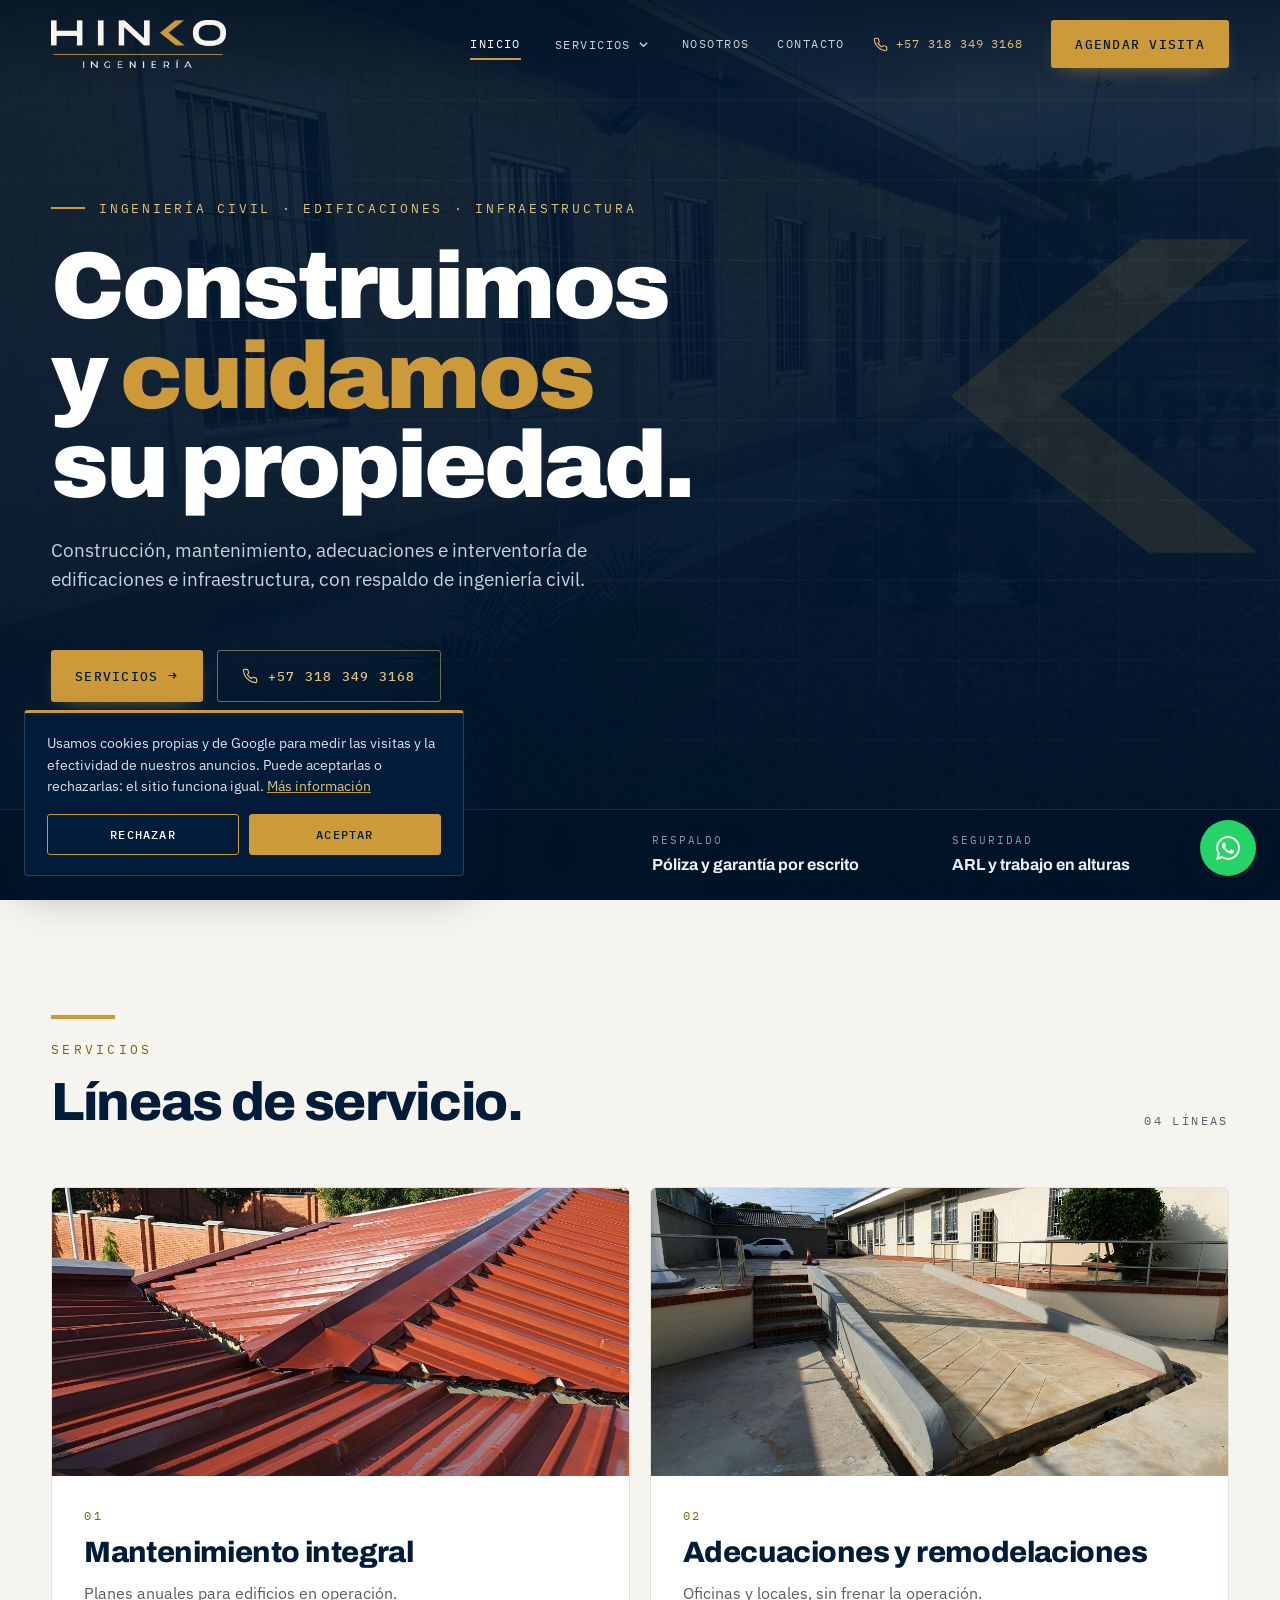
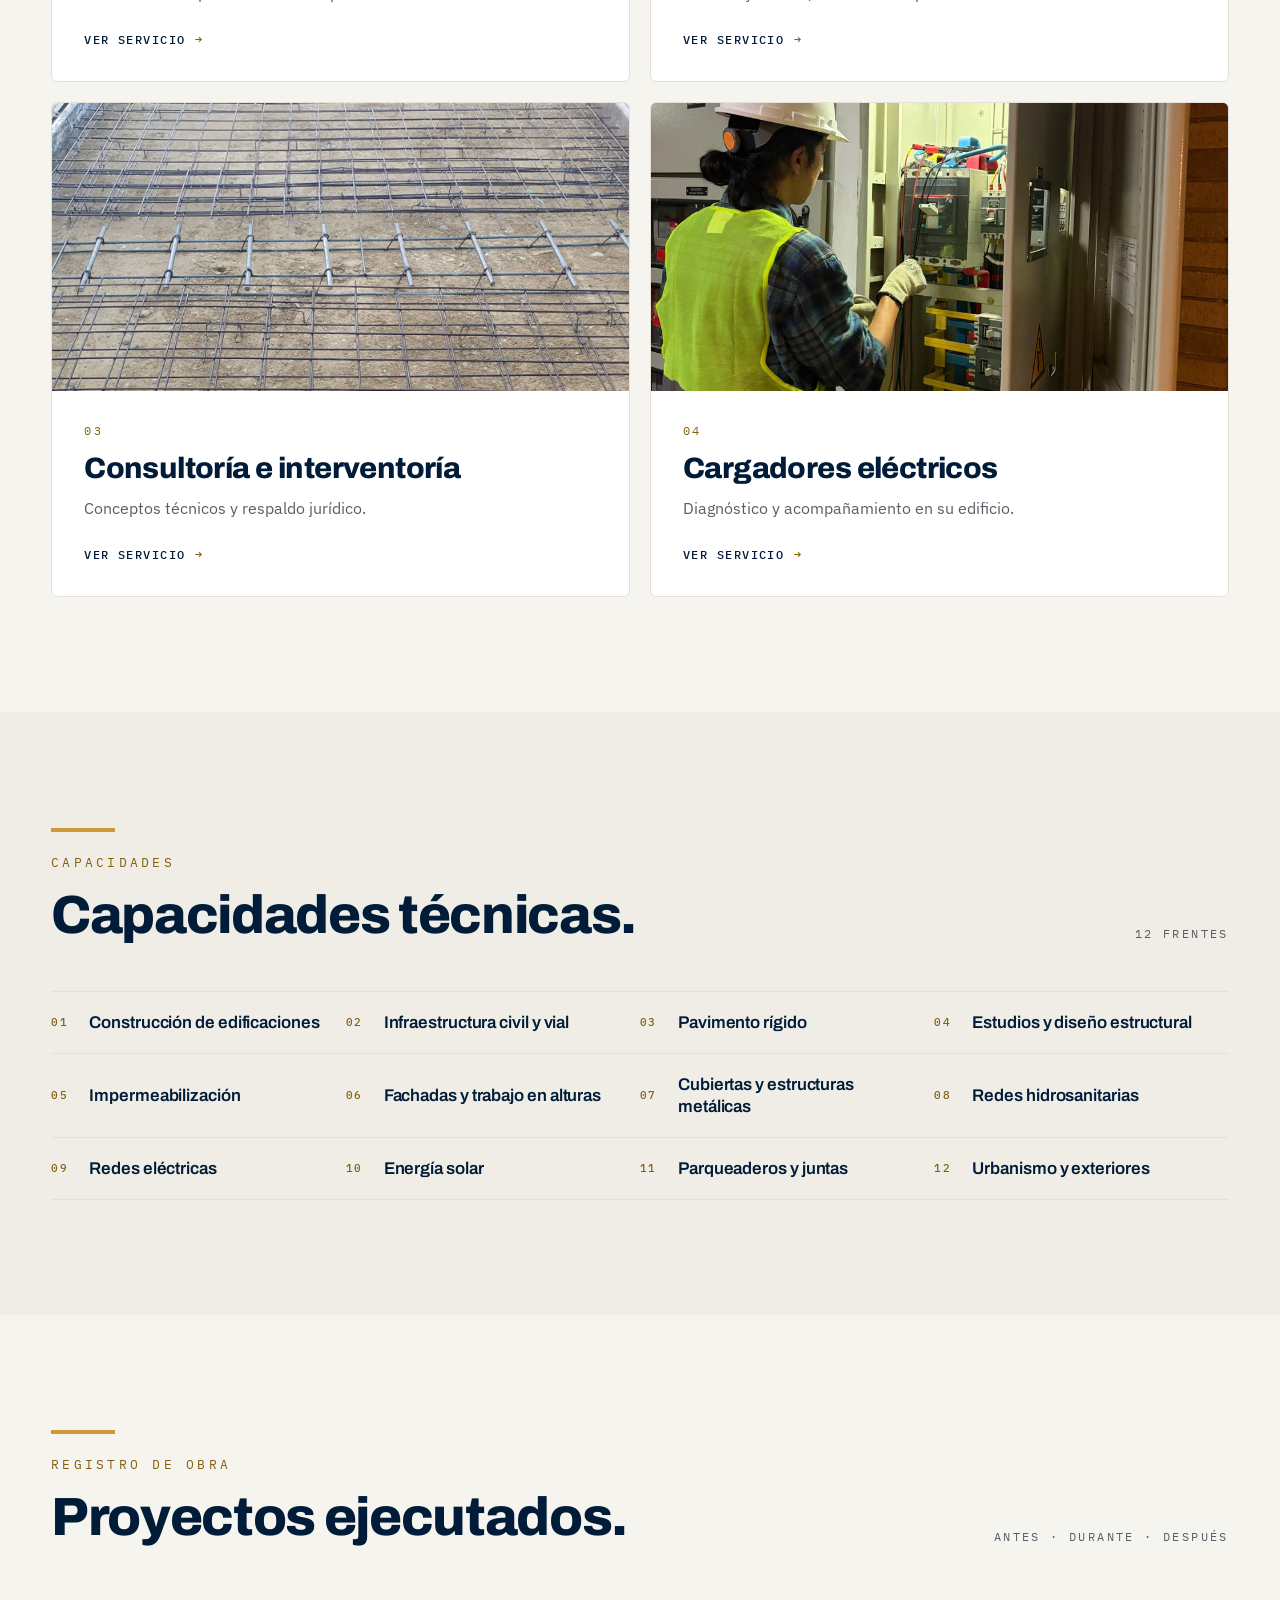
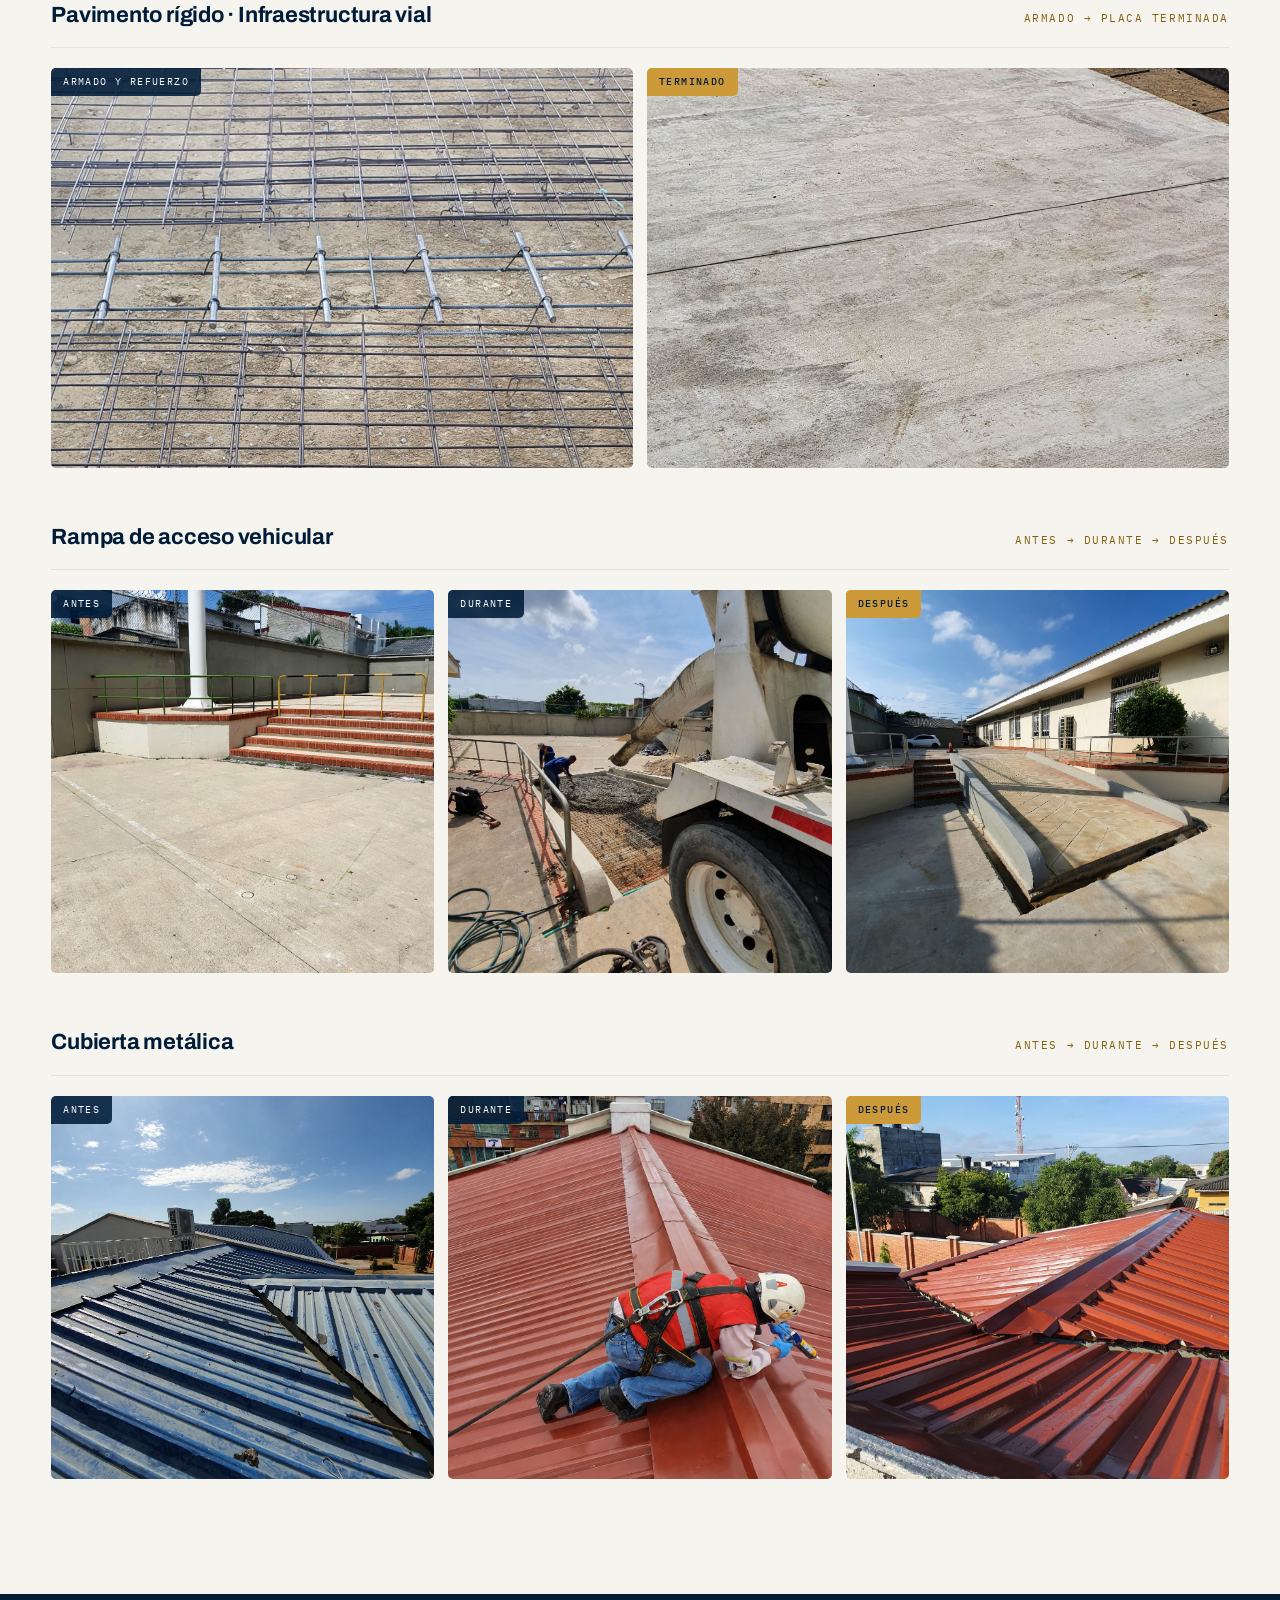
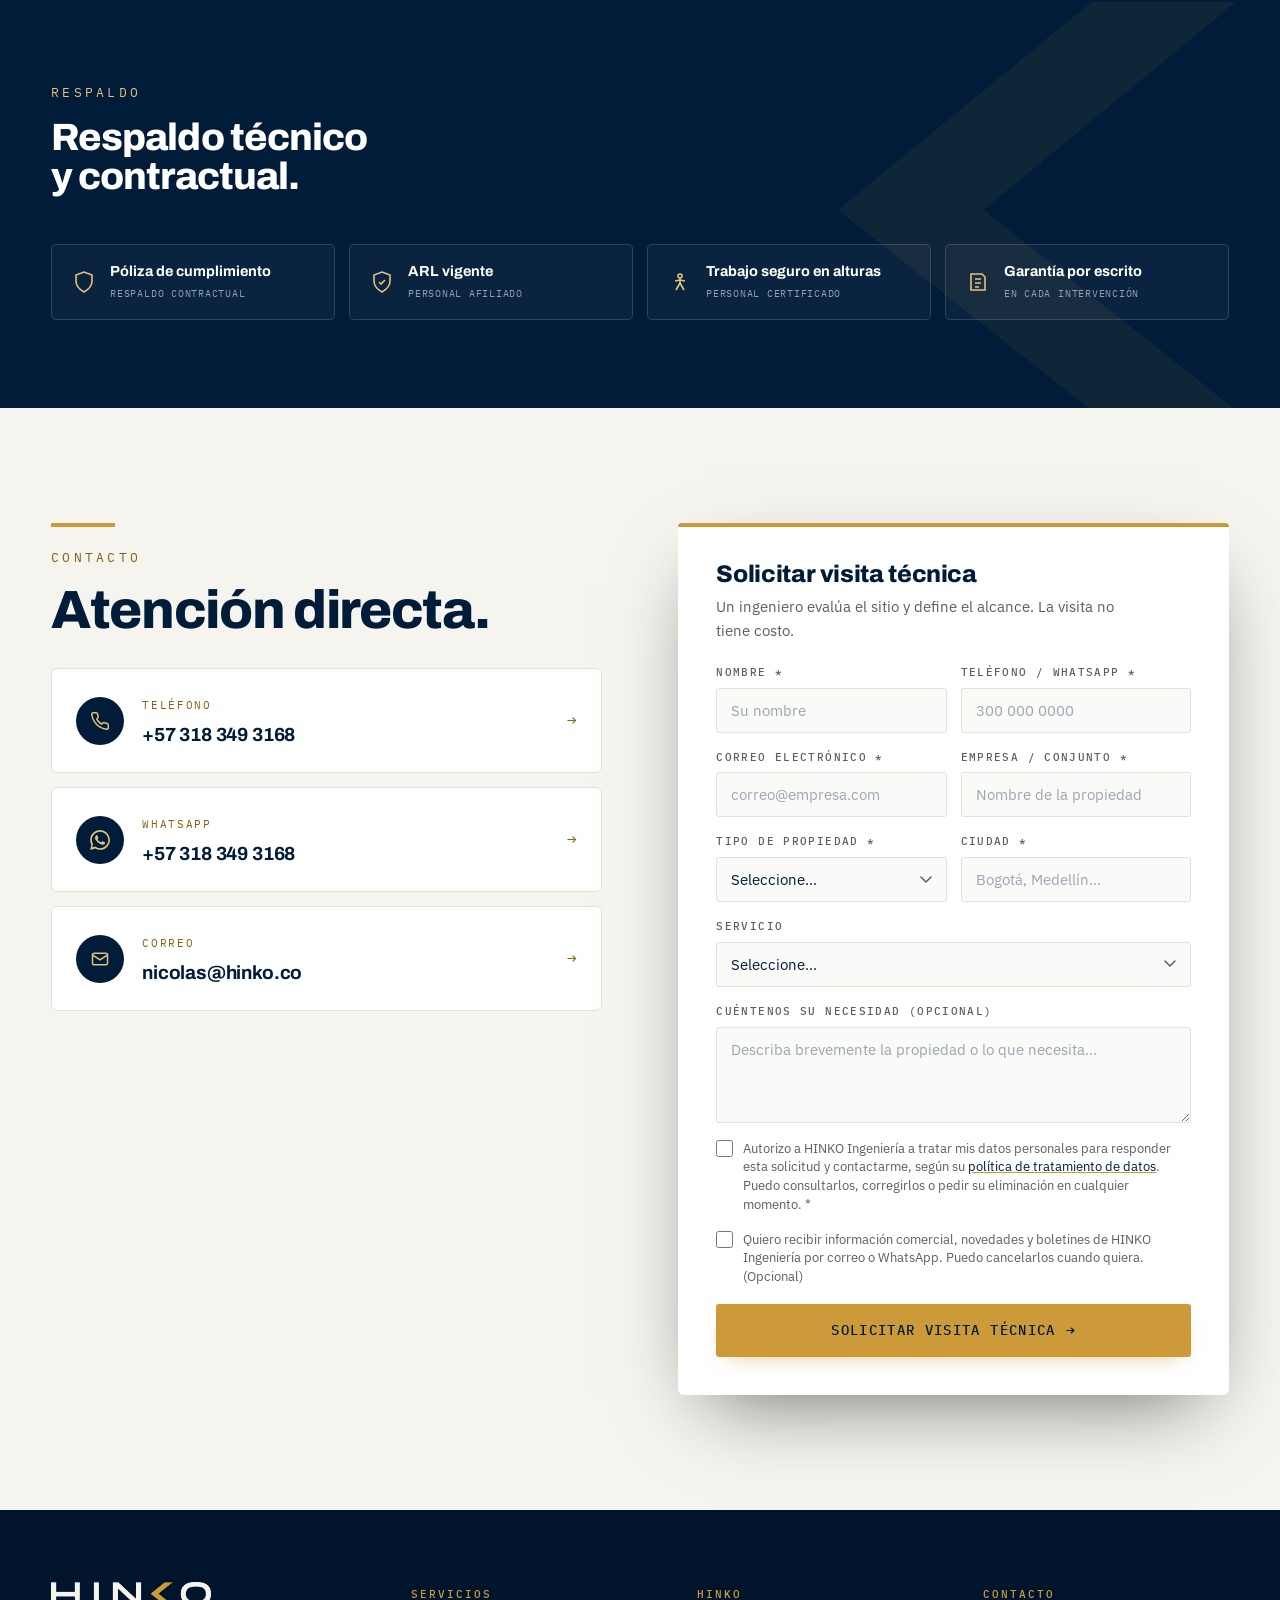
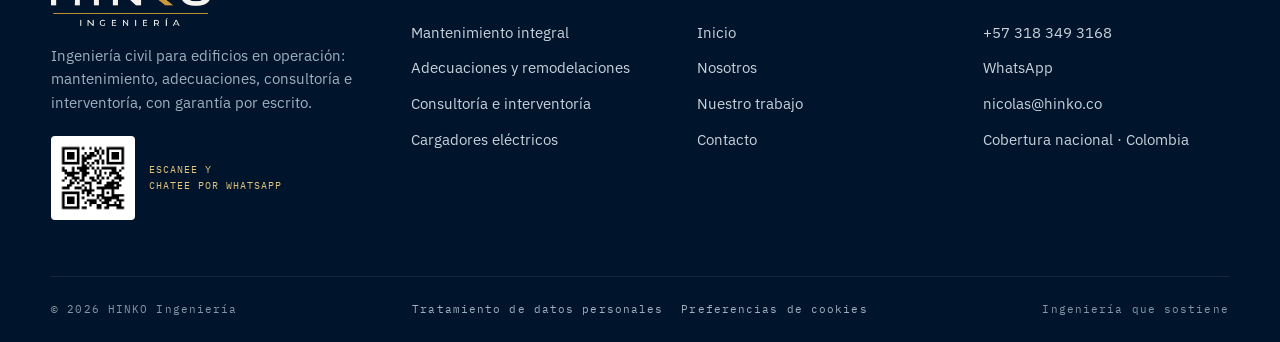
==== commit 128cf82b: "feat: datos del RUT en la política y casilla opcional de información comercial - Política de tratami" ====
--- a/index.html
+++ b/index.html
@@ -126,6 +126,7 @@
   <div class="ff"><label for="fm">Cuéntenos su necesidad (opcional)</label><textarea id="fm" name="mensaje" placeholder="Describa brevemente la propiedad o lo que necesita…"></textarea></div>
   <input type="text" name="_hp" value="" autocomplete="off" tabindex="-1" aria-hidden="true" style="position:absolute;left:-9999px;width:1px;height:1px;opacity:0;" />
   <label class="fchk"><input type="checkbox" name="autoriza_datos" value="si" required /><span>Autorizo a HINKO Ingeniería a tratar mis datos personales para responder esta solicitud y contactarme, según su <a href="/tratamiento-de-datos" target="_blank" rel="noopener">política de tratamiento de datos</a>. Puedo consultarlos, corregirlos o pedir su eliminación en cualquier momento. *</span></label>
+  <label class="fchk"><input type="checkbox" name="autoriza_comercial" value="si" /><span>Quiero recibir información comercial, novedades y boletines de HINKO Ingeniería por correo o WhatsApp. Puedo cancelarlos cuando quiera. (Opcional)</span></label>
   <p class="err">Revise los campos marcados con * o escríbanos por WhatsApp.</p>
   <button type="submit" class="btn">Solicitar visita técnica <span class="ar">→</span></button>
   
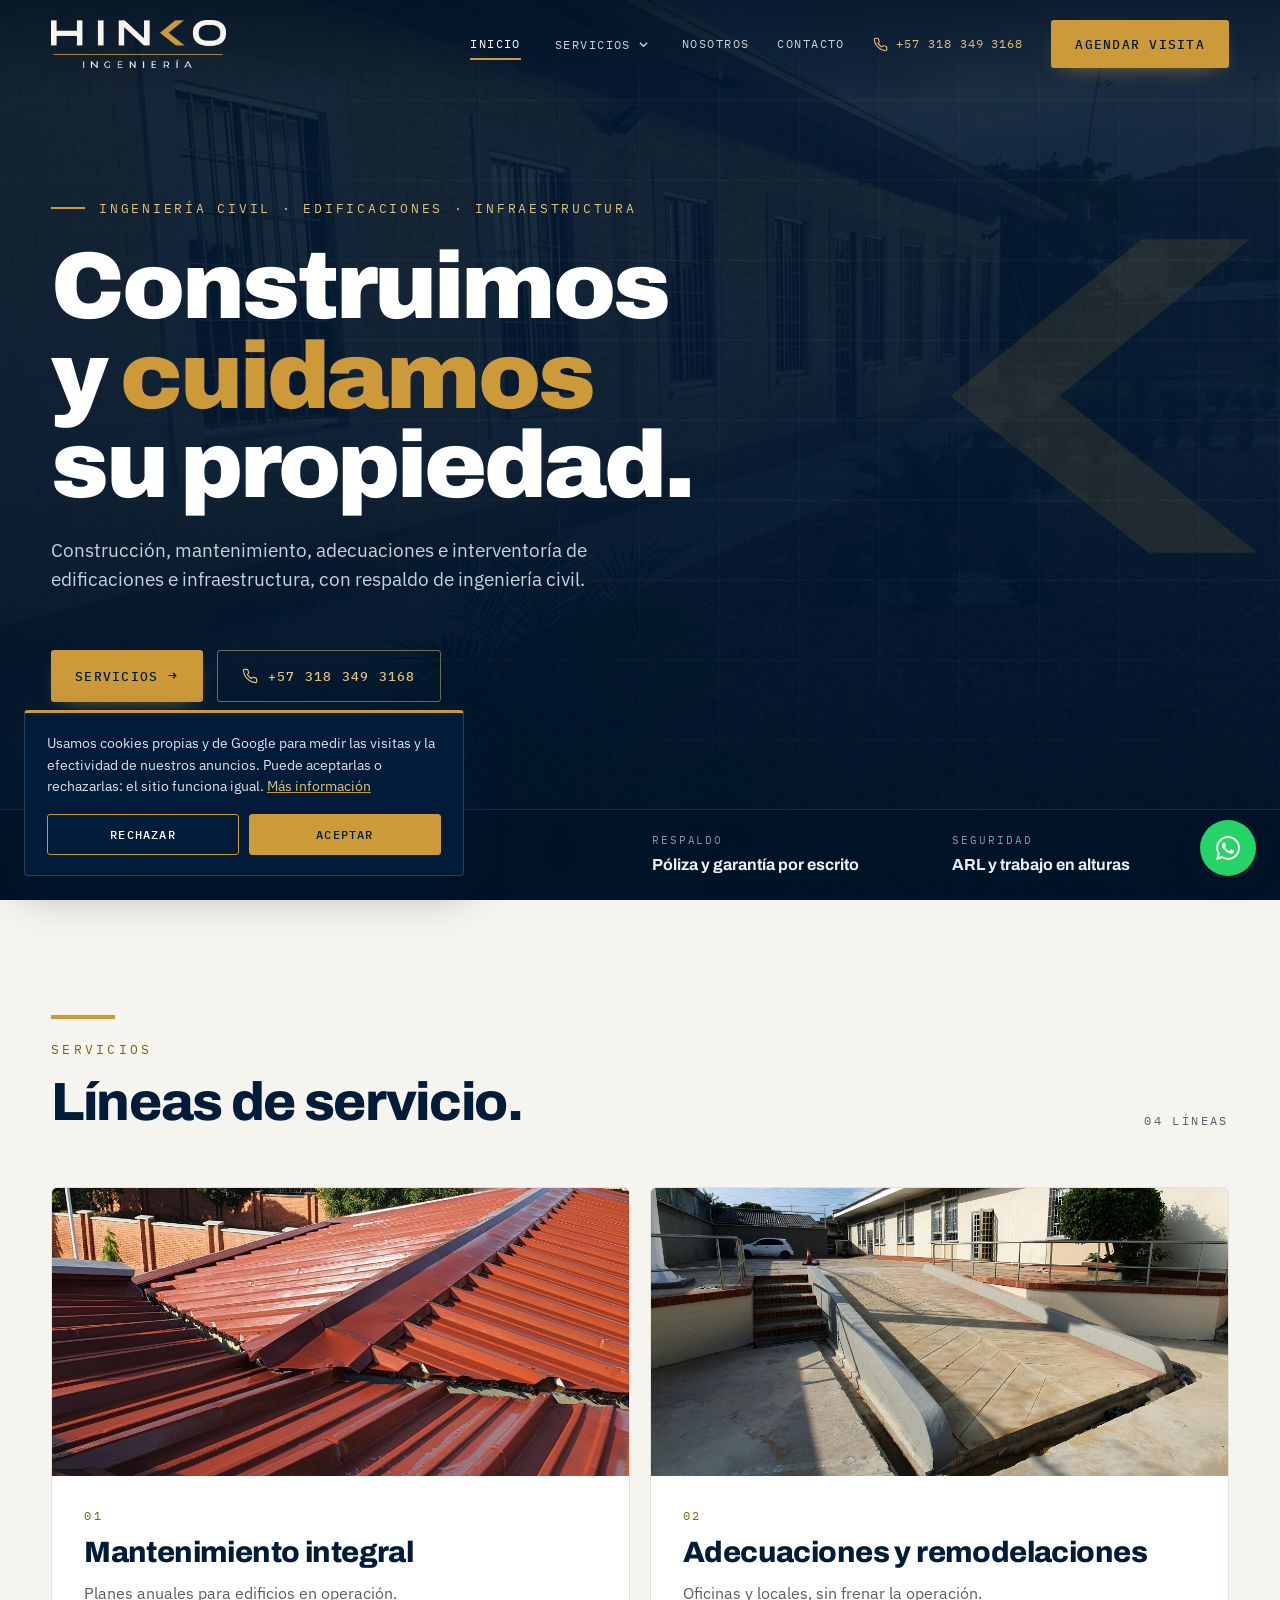
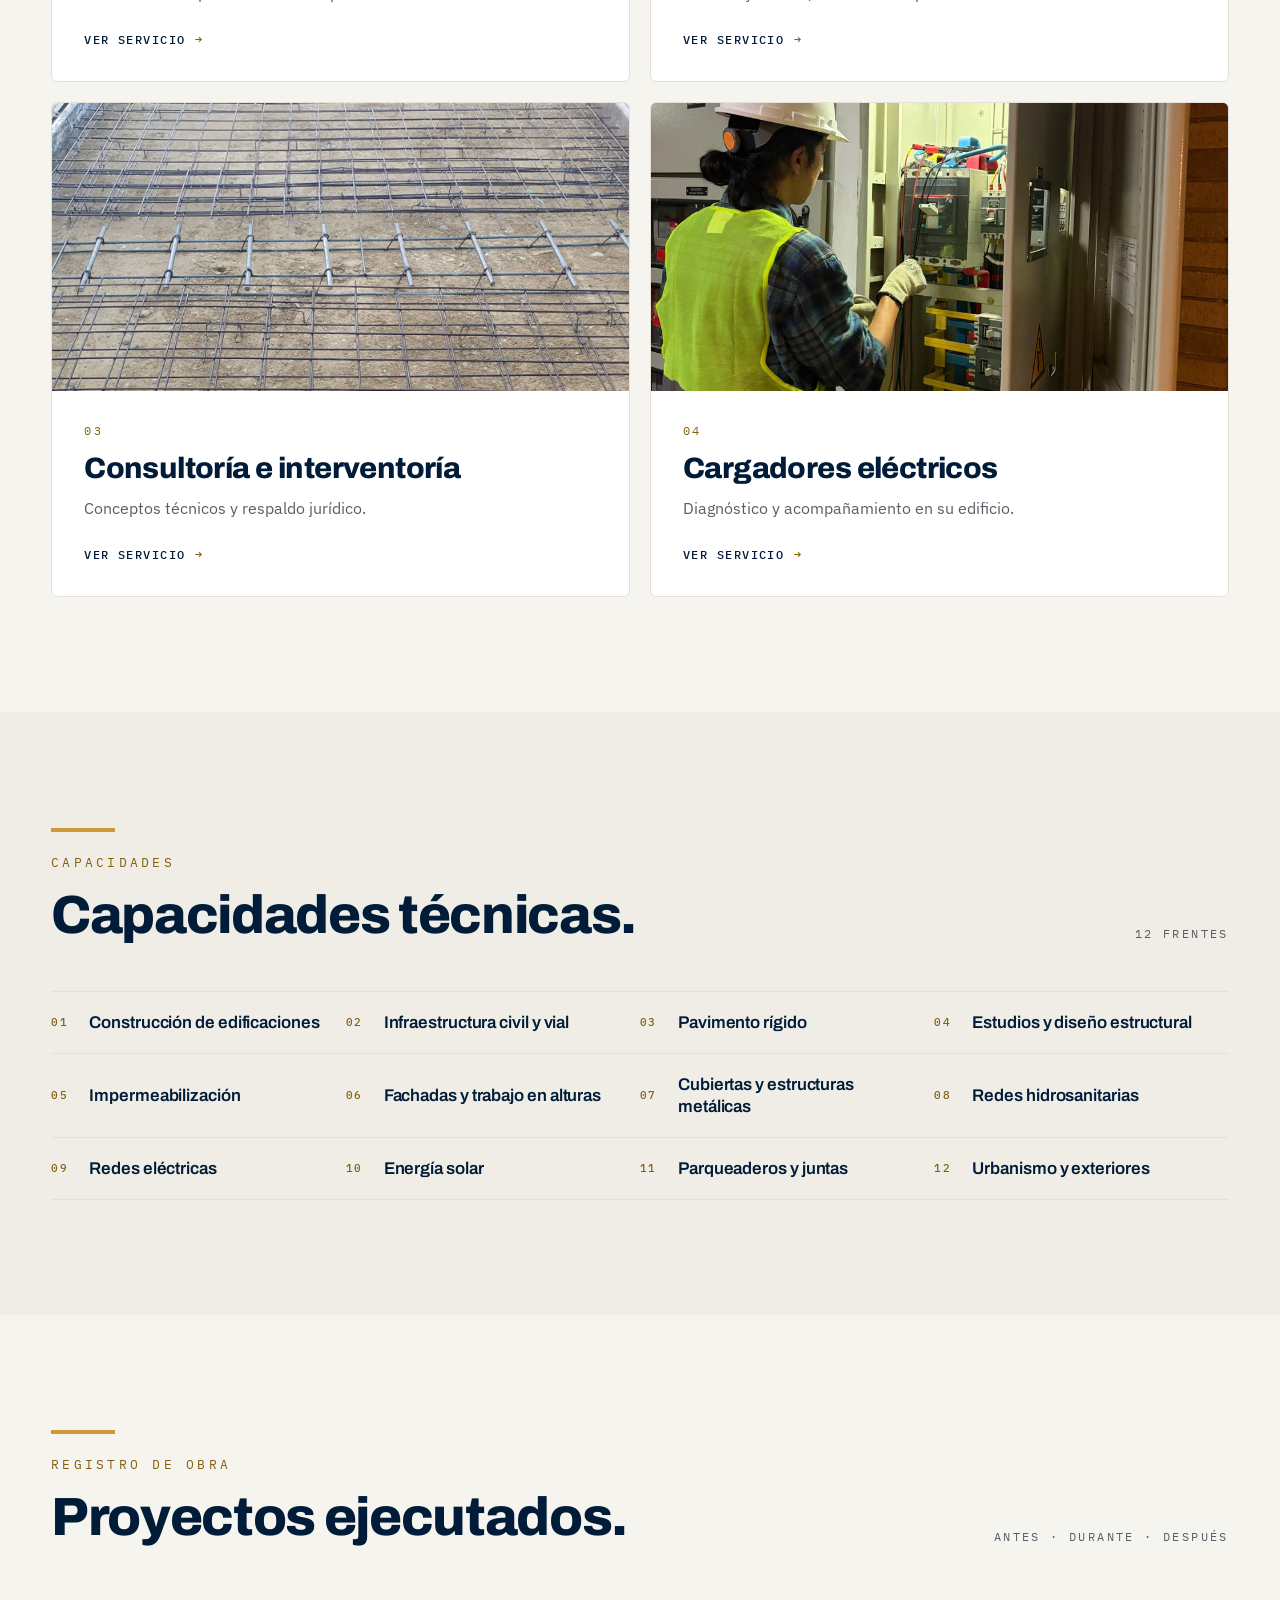
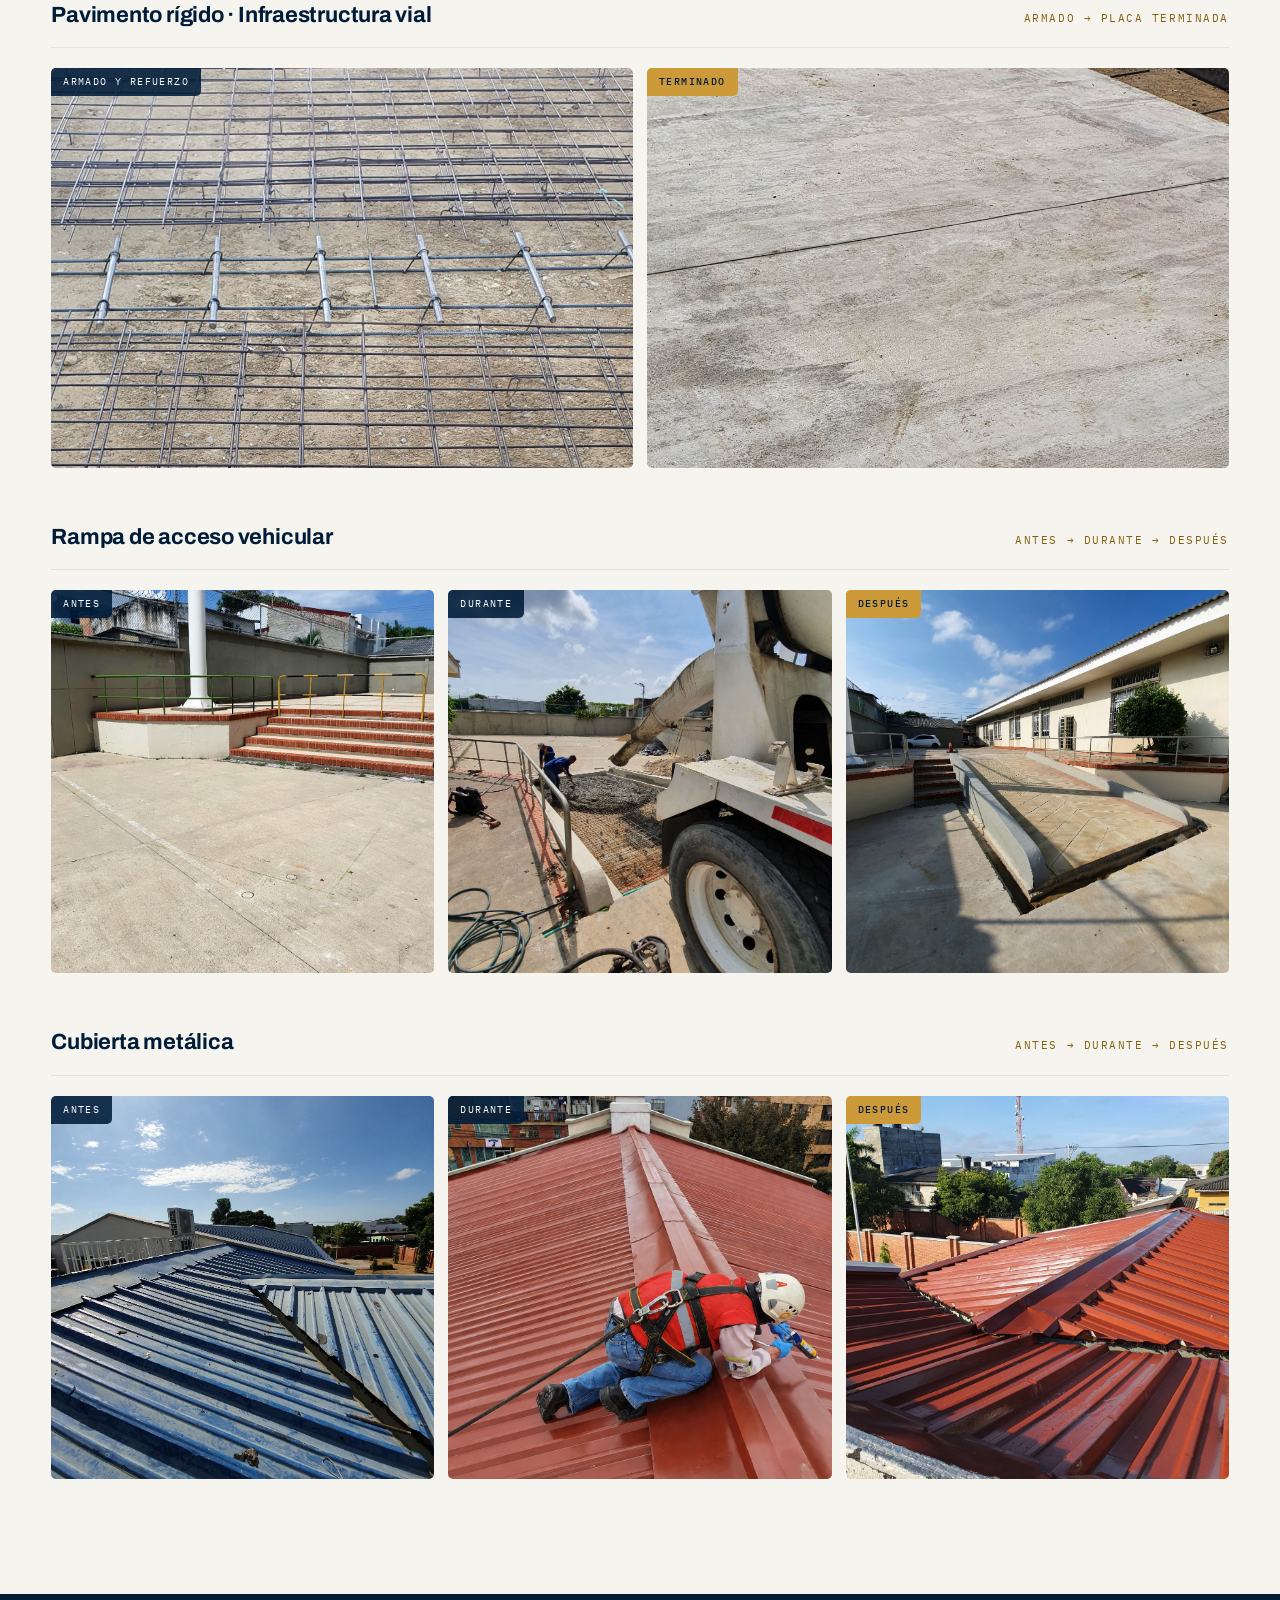
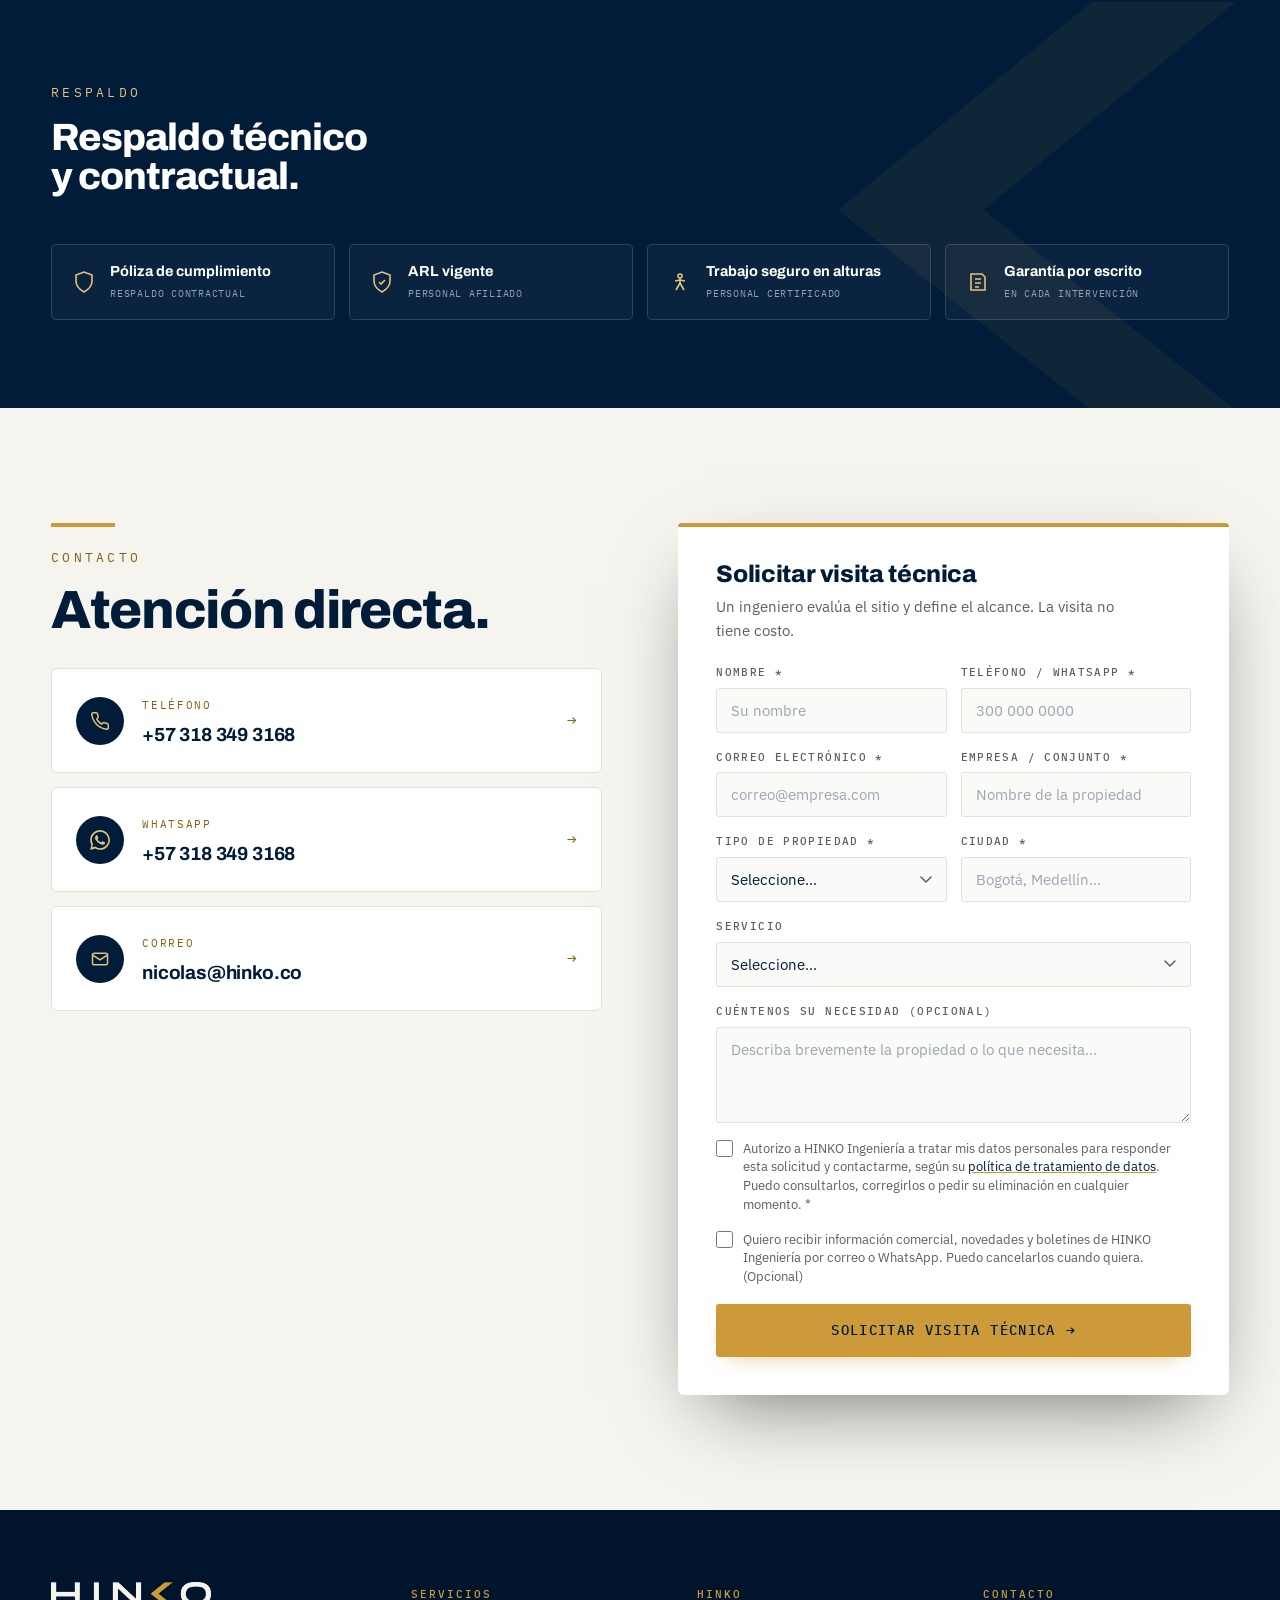
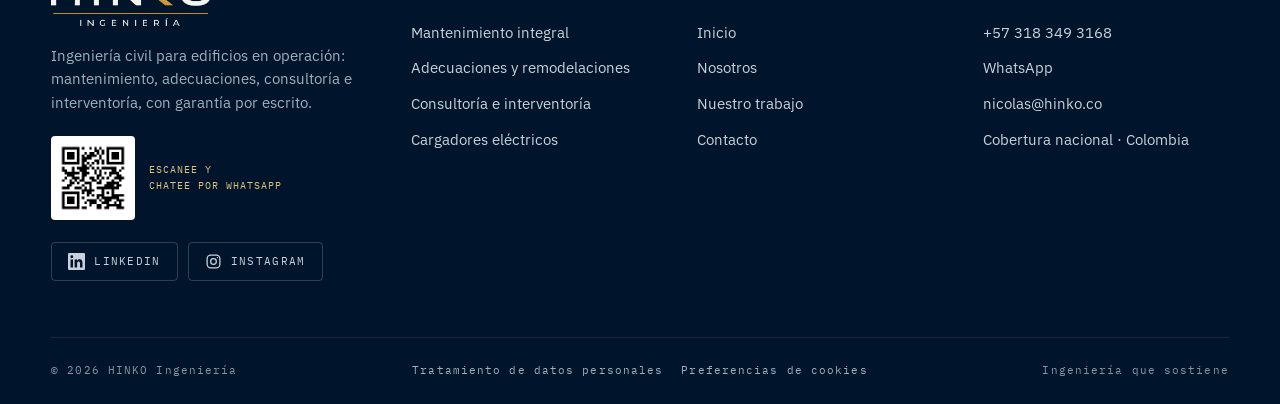
==== commit cdad8223: "feat(footer): botones de LinkedIn e Instagram y sameAs en JSON-LD Co-Authored-By: Claude Sonnet 5.5 " ====
--- a/index.html
+++ b/index.html
@@ -32,7 +32,7 @@
 <link href="https://fonts.googleapis.com/css2?family=Archivo:wght@400;500;600;700;800;900&family=IBM+Plex+Mono:wght@400;500&family=IBM+Plex+Sans:wght@300;400;500;600&display=swap" rel="stylesheet" />
 <link rel="stylesheet" href="brand.css" />
 <link rel="stylesheet" href="site.css" />
-<script type="application/ld+json">{"@context": "https://schema.org", "@type": "Organization", "name": "HINKO Ingeniería", "url": "https://hinko.co/", "logo": "https://hinko.co/assets/logo-primary.png", "telephone": "+57 318 349 3168", "email": "nicolas@hinko.co", "areaServed": {"@type": "Country", "name": "Colombia"}}</script>
+<script type="application/ld+json">{"@context": "https://schema.org", "@type": "Organization", "sameAs": ["https://www.linkedin.com/company/hinkoingenieria/", "https://www.instagram.com/hinkoingenieria/"], "name": "HINKO Ingeniería", "url": "https://hinko.co/", "logo": "https://hinko.co/assets/logo-primary.png", "telephone": "+57 318 349 3168", "email": "nicolas@hinko.co", "areaServed": {"@type": "Country", "name": "Colombia"}}</script>
 </head>
 
 <body>
@@ -138,7 +138,8 @@
 
 <footer class="foot"><div class="wrap"><div class="top">
   <div><img src="assets/logo-knockout.png" alt="HINKO Ingeniería" /><p>Ingeniería civil para edificios en operación: mantenimiento, adecuaciones, consultoría e interventoría, con garantía por escrito.</p>
-    <div class="qr-mini"><img src="img/qr-whatsapp.png" alt="Código QR para escribir a HINKO por WhatsApp" /><span>Escanee y<br />chatee por WhatsApp</span></div></div>
+    <div class="qr-mini"><img src="img/qr-whatsapp.png" alt="Código QR para escribir a HINKO por WhatsApp" /><span>Escanee y<br />chatee por WhatsApp</span></div>
+    <div class="social"><a href="https://www.linkedin.com/company/hinkoingenieria/" target="_blank" rel="noopener noreferrer" data-ev="linkedin" aria-label="HINKO Ingeniería en LinkedIn"><svg viewBox="0 0 24 24" fill="currentColor" aria-hidden="true"><path d="M20.45 20.45h-3.56v-5.57c0-1.33-.03-3.04-1.85-3.04-1.86 0-2.14 1.45-2.14 2.94v5.67H9.35V9h3.41v1.56h.05c.48-.9 1.64-1.85 3.37-1.85 3.6 0 4.27 2.37 4.27 5.46v6.28zM5.34 7.43a2.06 2.06 0 1 1 0-4.13 2.06 2.06 0 0 1 0 4.13zM7.12 20.45H3.56V9h3.56v11.45zM22.22 0H1.77C.79 0 0 .77 0 1.73v20.54C0 23.23.79 24 1.77 24h20.45c.98 0 1.78-.77 1.78-1.73V1.73C24 .77 23.2 0 22.22 0z"/></svg><span>LinkedIn</span></a><a href="https://www.instagram.com/hinkoingenieria/" target="_blank" rel="noopener noreferrer" data-ev="instagram" aria-label="HINKO Ingeniería en Instagram"><svg viewBox="0 0 24 24" fill="none" stroke="currentColor" stroke-width="1.8" stroke-linecap="round" stroke-linejoin="round" aria-hidden="true"><rect x="3" y="3" width="18" height="18" rx="5"/><circle cx="12" cy="12" r="4"/><circle cx="17.5" cy="6.5" r="1" fill="currentColor" stroke="none"/></svg><span>Instagram</span></a></div></div>
   <div><h4>Servicios</h4><ul><li><a href="/mantenimiento-integral">Mantenimiento integral</a></li><li><a href="/adecuaciones-remodelaciones">Adecuaciones y remodelaciones</a></li><li><a href="/consultoria-interventoria">Consultoría e interventoría</a></li><li><a href="/cargadores-electricos">Cargadores eléctricos</a></li></ul></div>
   <div><h4>HINKO</h4><ul><li><a href="/">Inicio</a></li><li><a href="/nosotros">Nosotros</a></li><li><a href="/#trabajo">Nuestro trabajo</a></li><li><a href="/contacto">Contacto</a></li></ul></div>
   <div><h4>Contacto</h4><ul><li><a href="tel:+573183493168" data-ev="call">+57 318 349 3168</a></li><li><a href="https://wa.me/573183493168?text=Hola%20HINKO%2C%20quisiera%20informaci%C3%B3n%20sobre%20sus%20servicios." target="_blank" rel="noopener" data-ev="whatsapp">WhatsApp</a></li><li><a href="mailto:nicolas@hinko.co">nicolas@hinko.co</a></li><li><a href="/contacto">Cobertura nacional · Colombia</a></li></ul></div>
--- a/site.css
+++ b/site.css
@@ -444,3 +444,8 @@
 .grp h3{font-family:var(--font-display);font-weight:800;font-size:clamp(22px,2.4vw,30px);color:var(--navy);letter-spacing:-.018em;margin:0;line-height:1.05}
 .grp+p{font-size:15.5px;color:var(--graphite);margin:12px 0 0;max-width:62ch}
 .grp~.cgrid{margin-top:28px}
+
+.foot .social{display:flex;gap:10px;margin-top:22px;flex-wrap:wrap}
+.foot .social a{display:inline-flex;align-items:center;gap:9px;padding:10px 16px;border:1px solid rgba(255,255,255,.18);border-radius:4px;color:#C9D2DC;text-decoration:none;font-family:var(--font-mono);font-size:11px;letter-spacing:.12em;text-transform:uppercase;transition:color .2s,border-color .2s,background .2s}
+.foot .social a svg{width:17px;height:17px;flex:none}
+.foot .social a:hover,.foot .social a:focus-visible{color:var(--gold-soft);border-color:var(--gold);background:rgba(205,154,58,.08)}
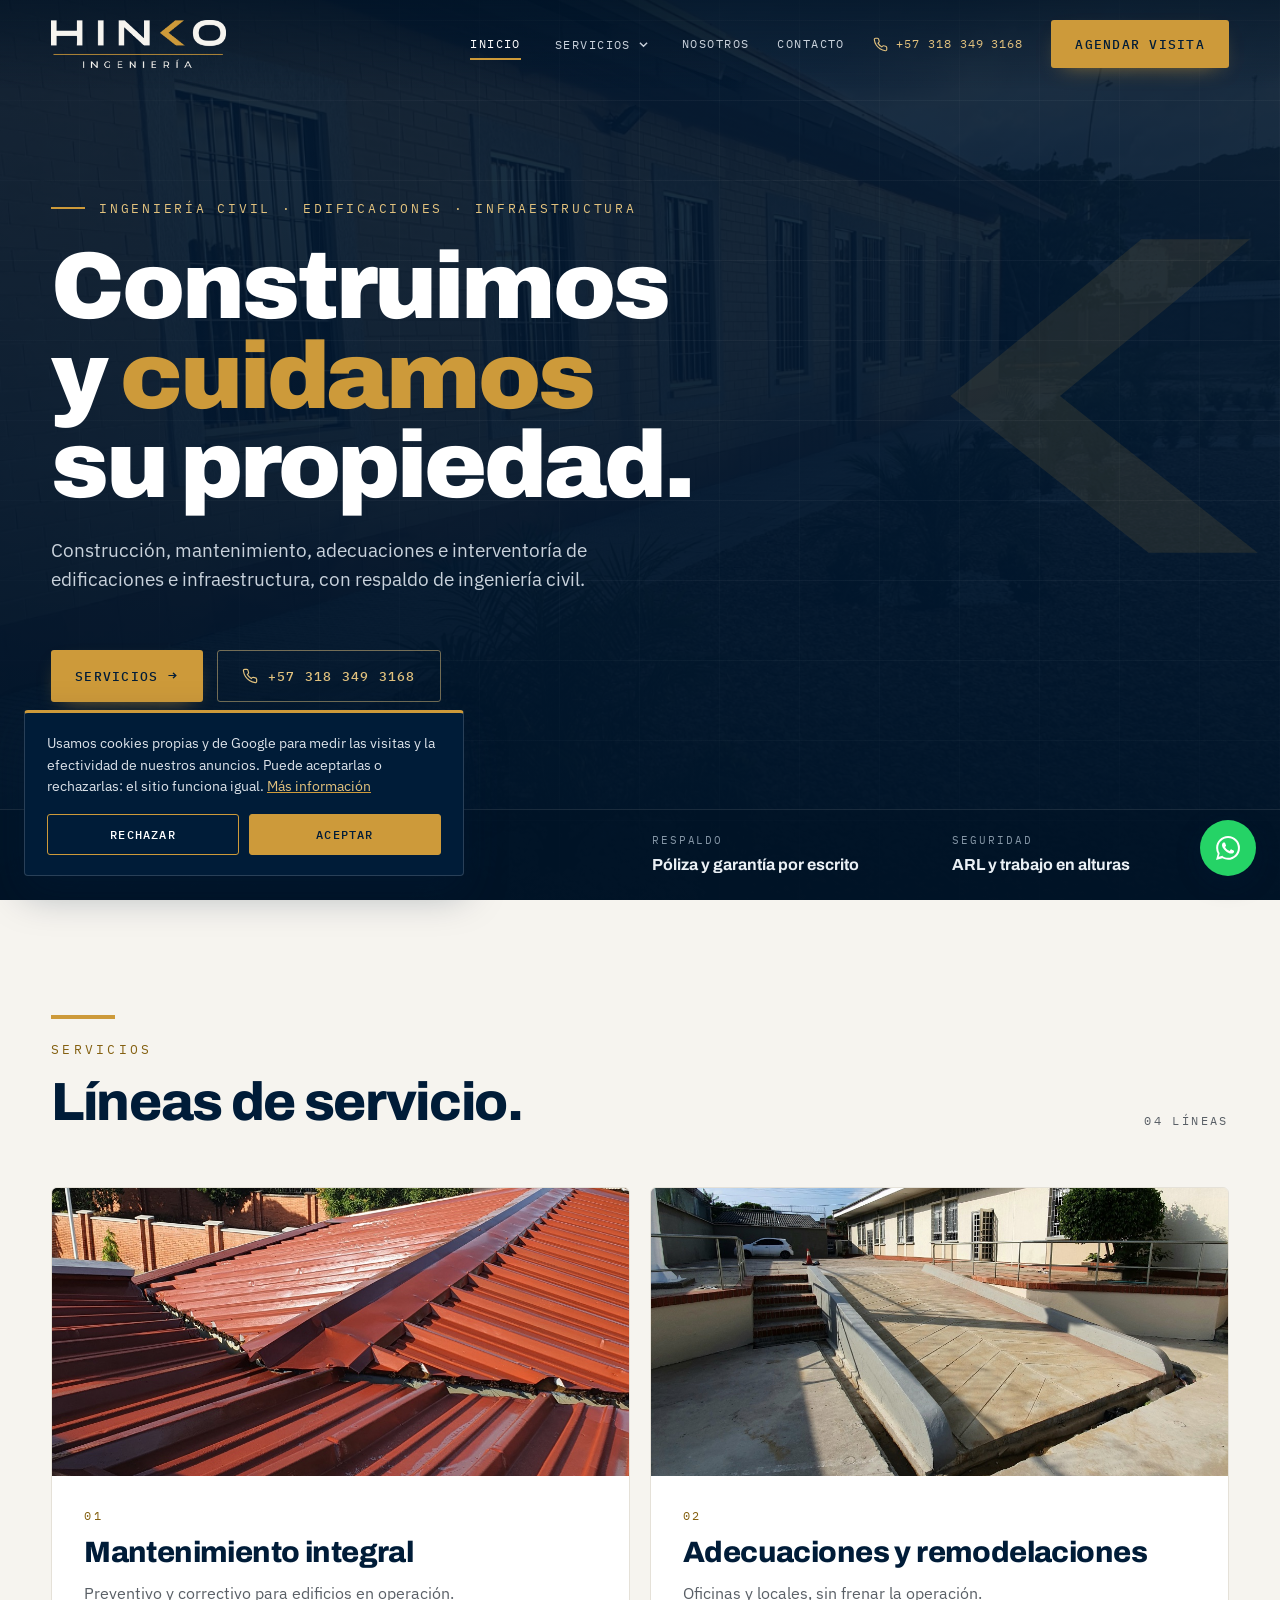
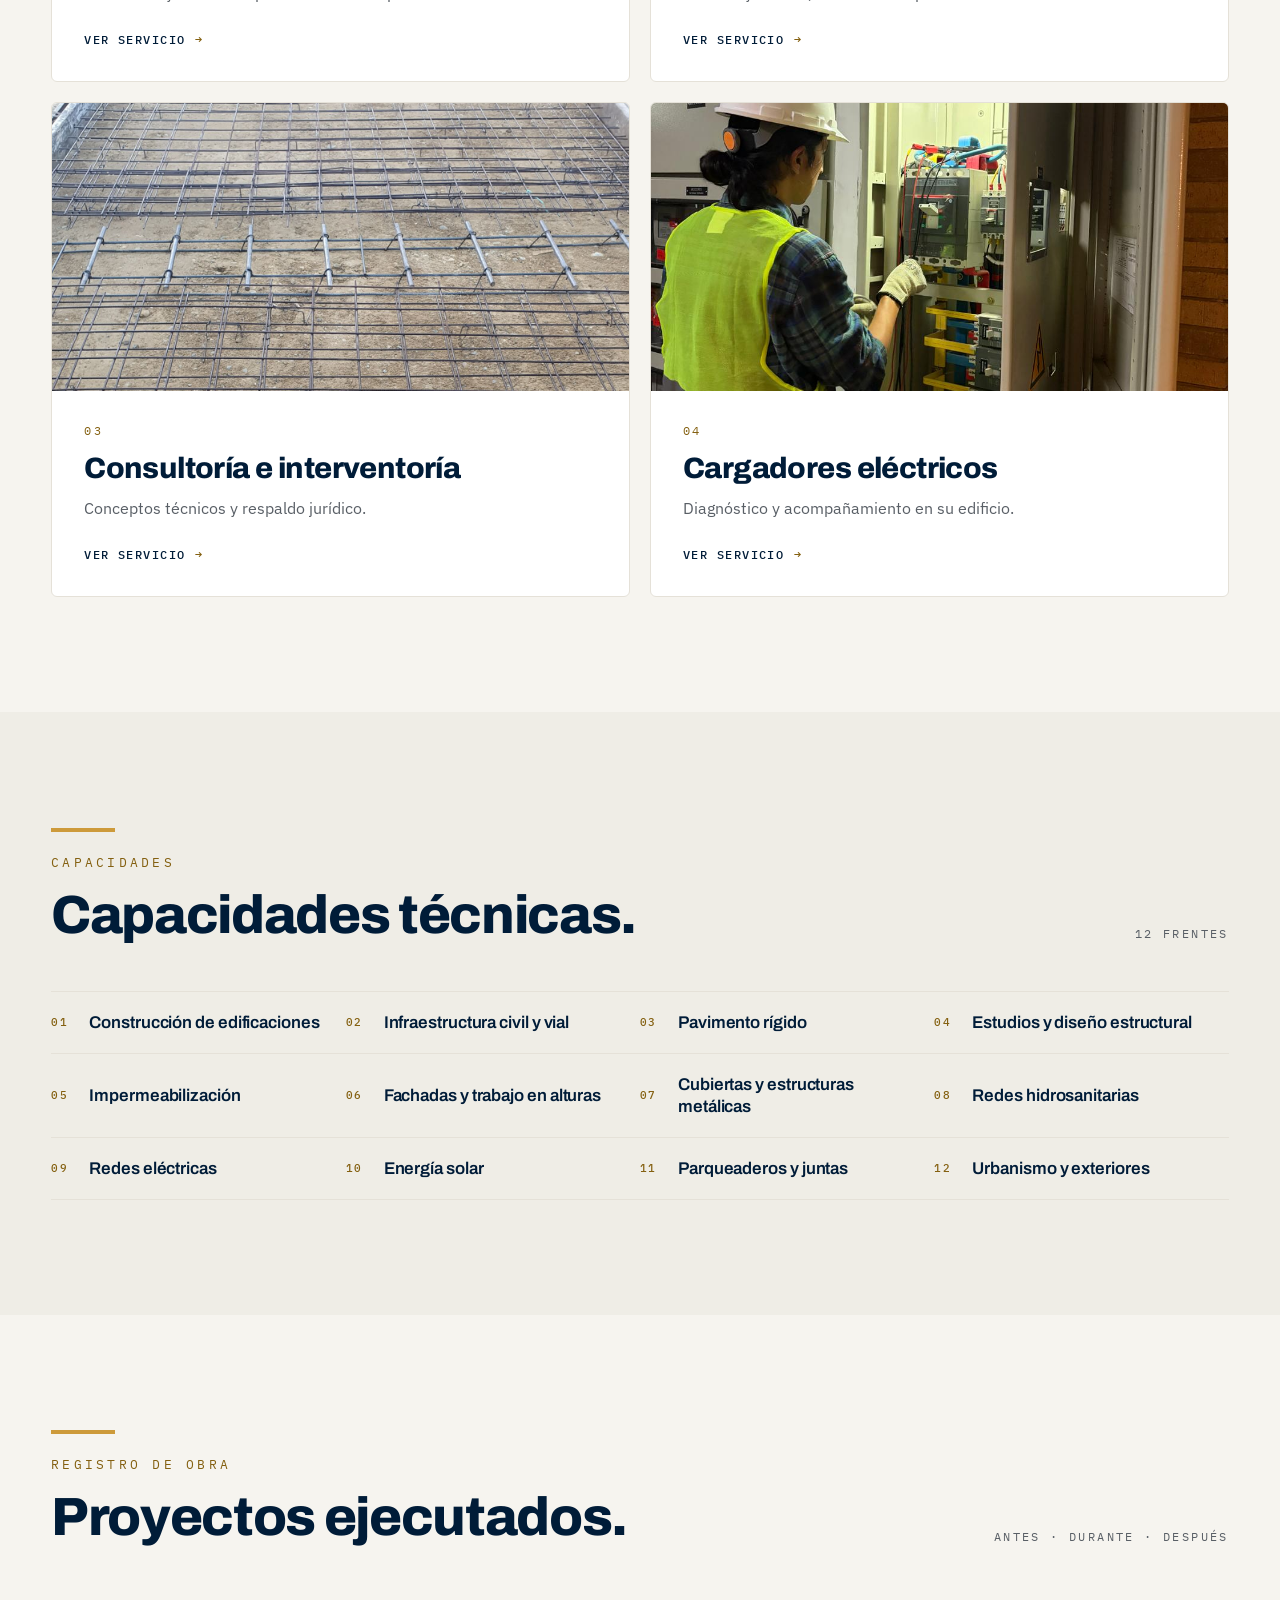
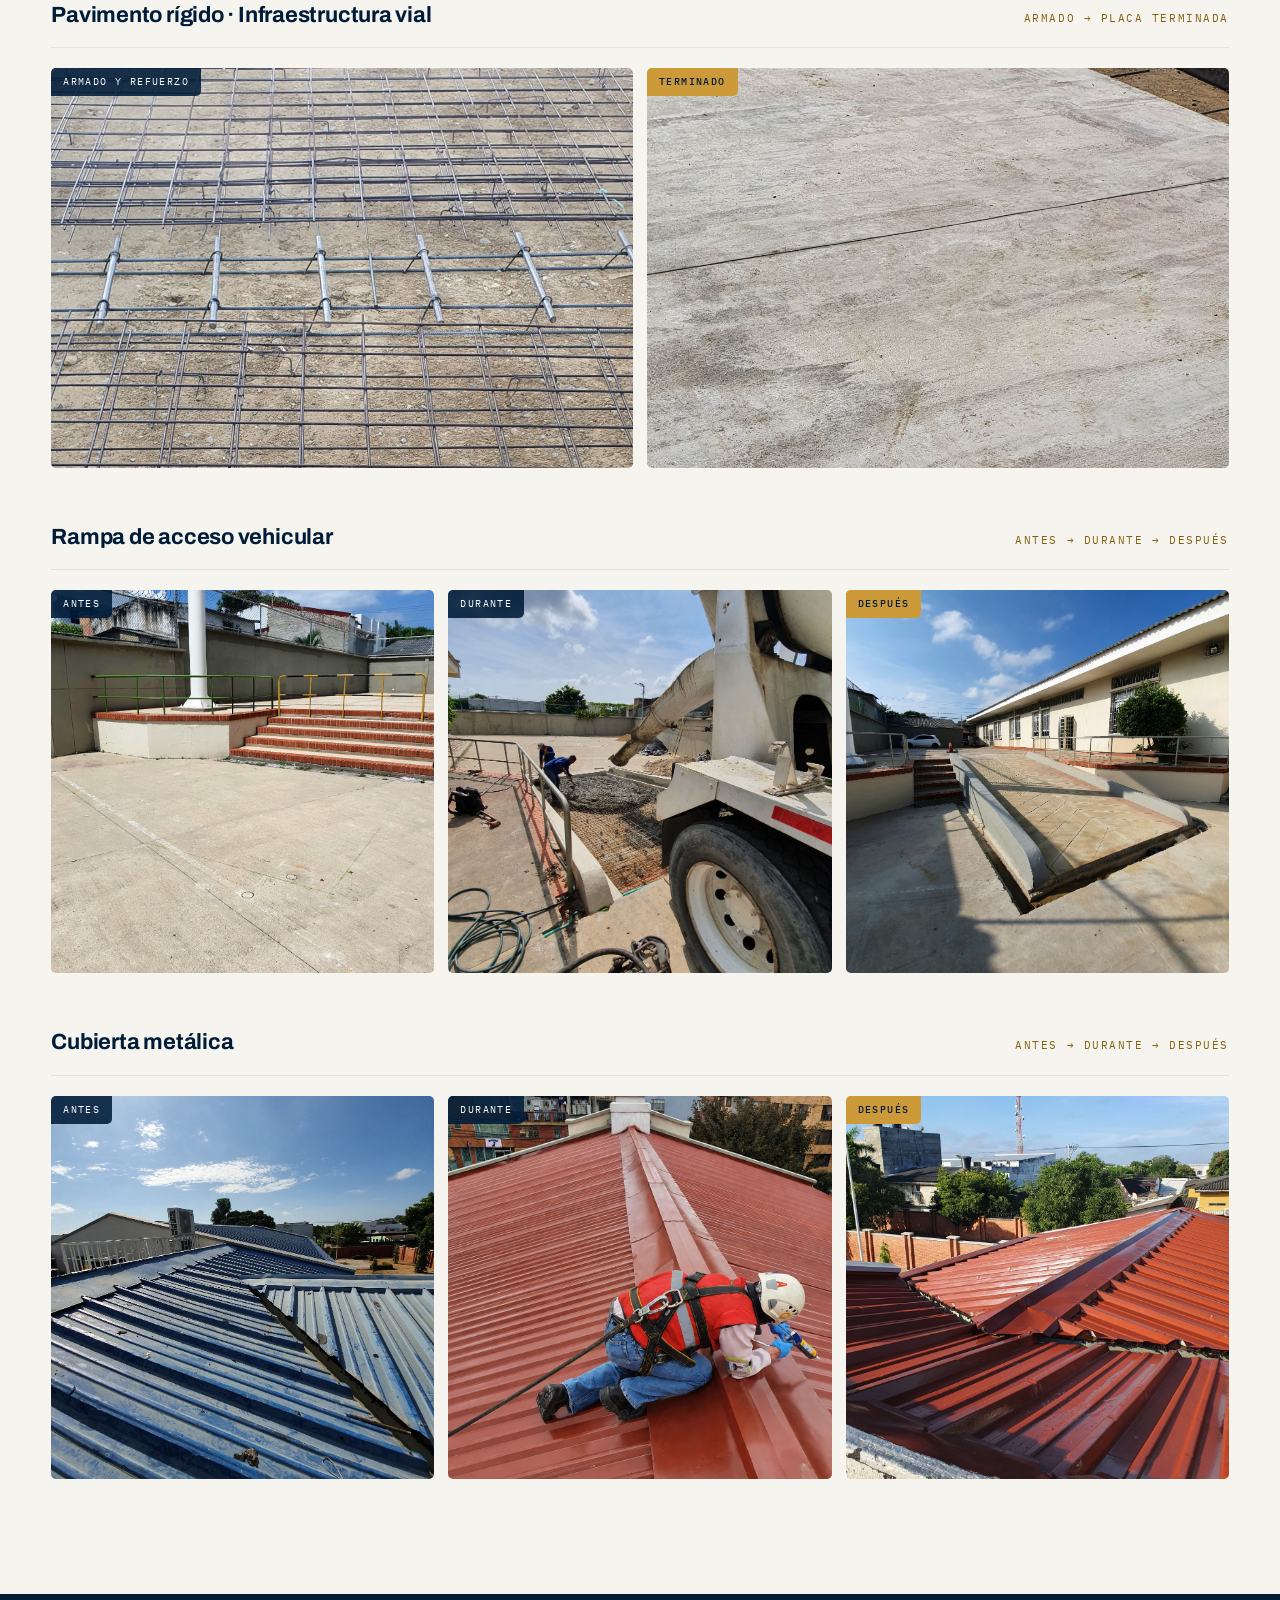
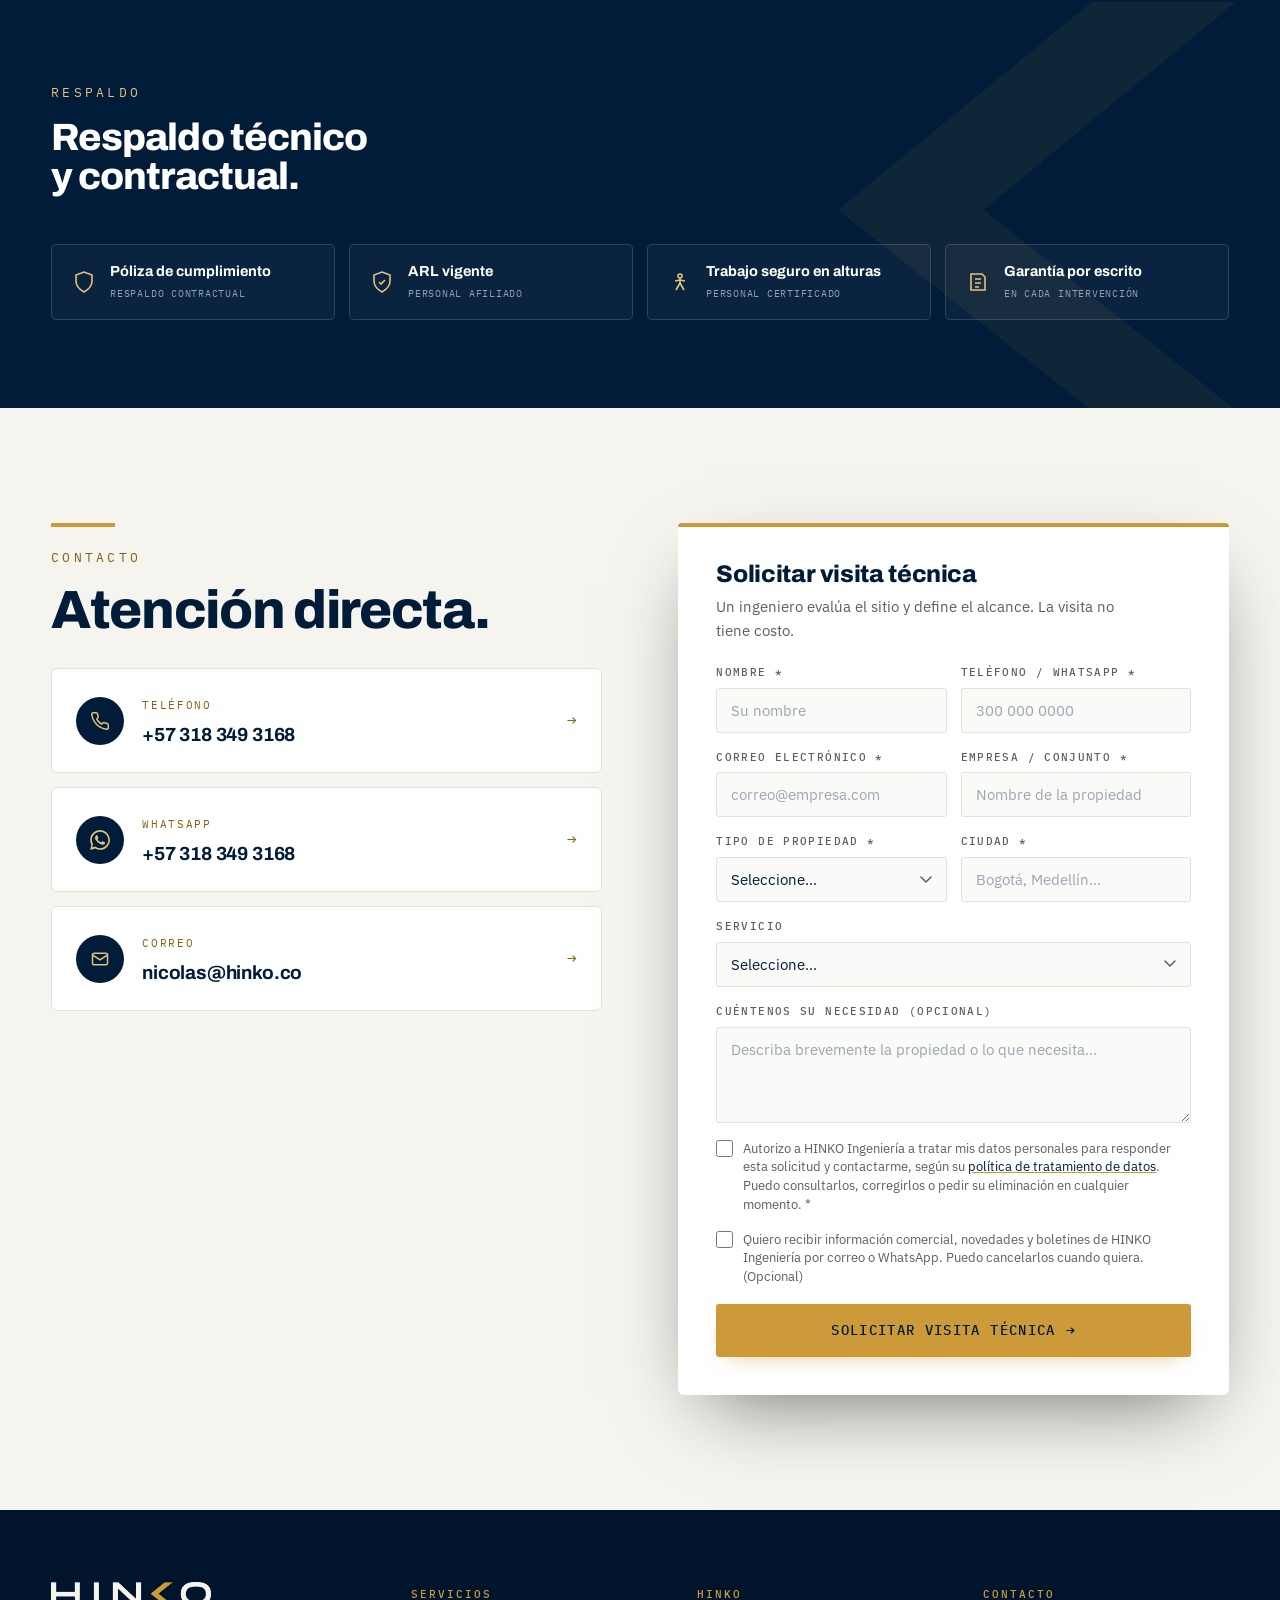
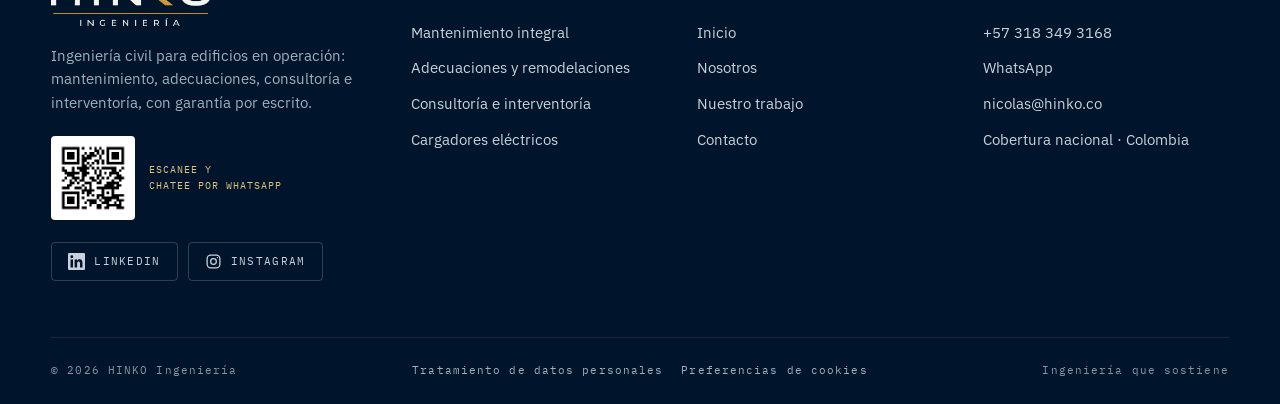
==== commit 2274ac1e: "feat(mantenimiento): servicio por intervención; plan mensual guardado La página de mantenimiento int" ====
--- a/index.html
+++ b/index.html
@@ -44,7 +44,7 @@
   <a class="logo" href="/" aria-label="HINKO Ingeniería — Inicio"><img src="assets/logo-knockout.png" alt="HINKO Ingeniería" /></a>
   <nav><ul>
     <li><a href="/" class="on">Inicio</a></li>
-    <li class="dd"><button class="ddb" aria-haspopup="true">Servicios <svg viewBox="0 0 10 10" fill="none" stroke="currentColor" stroke-width="1.6" aria-hidden="true"><path d="M1 3l4 4 4-4"/></svg></button><div class="ddm"><div class="in"><a href="/mantenimiento-integral"><span class="n">01</span><b>Mantenimiento integral</b><span>Planes anuales para edificios en operación</span></a><a href="/adecuaciones-remodelaciones"><span class="n">02</span><b>Adecuaciones y remodelaciones</b><span>Oficinas y locales, sin frenar la operación</span></a><a href="/consultoria-interventoria"><span class="n">03</span><b>Consultoría e interventoría</b><span>Conceptos técnicos y respaldo jurídico</span></a><a href="/cargadores-electricos"><span class="n">04</span><b>Cargadores eléctricos</b><span>Diagnóstico y acompañamiento en su edificio</span></a></div></div></li>
+    <li class="dd"><button class="ddb" aria-haspopup="true">Servicios <svg viewBox="0 0 10 10" fill="none" stroke="currentColor" stroke-width="1.6" aria-hidden="true"><path d="M1 3l4 4 4-4"/></svg></button><div class="ddm"><div class="in"><a href="/mantenimiento-integral"><span class="n">01</span><b>Mantenimiento integral</b><span>Preventivo y correctivo para edificios en operación</span></a><a href="/adecuaciones-remodelaciones"><span class="n">02</span><b>Adecuaciones y remodelaciones</b><span>Oficinas y locales, sin frenar la operación</span></a><a href="/consultoria-interventoria"><span class="n">03</span><b>Consultoría e interventoría</b><span>Conceptos técnicos y respaldo jurídico</span></a><a href="/cargadores-electricos"><span class="n">04</span><b>Cargadores eléctricos</b><span>Diagnóstico y acompañamiento en su edificio</span></a></div></div></li>
     <li><a href="/nosotros">Nosotros</a></li>
     <li><a href="/contacto">Contacto</a></li>
   </ul>
@@ -77,7 +77,7 @@
 <section id="servicios">
 <div class="wrap">
 <div class="shead reveal"><div><div class="rule"></div><div class="kicker">Servicios</div><h2 class="sec">Líneas de servicio.</h2></div><div class="idx">04 líneas</div></div>
-<div class="hub"><a class="hcard reveal" href="/mantenimiento-integral"><div class="im"><img src="img/cubierta-despues.jpg" alt="" style="object-position:50% 62%" loading="lazy" /></div><div class="bd"><span class="n">01</span><h3>Mantenimiento integral</h3><p>Planes anuales para edificios en operación.</p><span class="go">Ver servicio <span class="ar">→</span></span></div></a><a class="hcard reveal d1" href="/adecuaciones-remodelaciones"><div class="im"><img src="img/rampa-despues.jpg" alt="" style="object-position:50% 58%" loading="lazy" /></div><div class="bd"><span class="n">02</span><h3>Adecuaciones y remodelaciones</h3><p>Oficinas y locales, sin frenar la operación.</p><span class="go">Ver servicio <span class="ar">→</span></span></div></a><a class="hcard reveal d2" href="/consultoria-interventoria"><div class="im"><img src="img/vial-armado-web.jpg" alt="" style="object-position:50% 50%" loading="lazy" /></div><div class="bd"><span class="n">03</span><h3>Consultoría e interventoría</h3><p>Conceptos técnicos y respaldo jurídico.</p><span class="go">Ver servicio <span class="ar">→</span></span></div></a><a class="hcard reveal d3" href="/cargadores-electricos"><div class="im"><img src="img/cargadores-tablero.jpg" alt="" style="object-position:50% 52%" loading="lazy" /></div><div class="bd"><span class="n">04</span><h3>Cargadores eléctricos</h3><p>Diagnóstico y acompañamiento en su edificio.</p><span class="go">Ver servicio <span class="ar">→</span></span></div></a></div>
+<div class="hub"><a class="hcard reveal" href="/mantenimiento-integral"><div class="im"><img src="img/cubierta-despues.jpg" alt="" style="object-position:50% 62%" loading="lazy" /></div><div class="bd"><span class="n">01</span><h3>Mantenimiento integral</h3><p>Preventivo y correctivo para edificios en operación.</p><span class="go">Ver servicio <span class="ar">→</span></span></div></a><a class="hcard reveal d1" href="/adecuaciones-remodelaciones"><div class="im"><img src="img/rampa-despues.jpg" alt="" style="object-position:50% 58%" loading="lazy" /></div><div class="bd"><span class="n">02</span><h3>Adecuaciones y remodelaciones</h3><p>Oficinas y locales, sin frenar la operación.</p><span class="go">Ver servicio <span class="ar">→</span></span></div></a><a class="hcard reveal d2" href="/consultoria-interventoria"><div class="im"><img src="img/vial-armado-web.jpg" alt="" style="object-position:50% 50%" loading="lazy" /></div><div class="bd"><span class="n">03</span><h3>Consultoría e interventoría</h3><p>Conceptos técnicos y respaldo jurídico.</p><span class="go">Ver servicio <span class="ar">→</span></span></div></a><a class="hcard reveal d3" href="/cargadores-electricos"><div class="im"><img src="img/cargadores-tablero.jpg" alt="" style="object-position:50% 52%" loading="lazy" /></div><div class="bd"><span class="n">04</span><h3>Cargadores eléctricos</h3><p>Diagnóstico y acompañamiento en su edificio.</p><span class="go">Ver servicio <span class="ar">→</span></span></div></a></div>
 </div>
 </section>
 
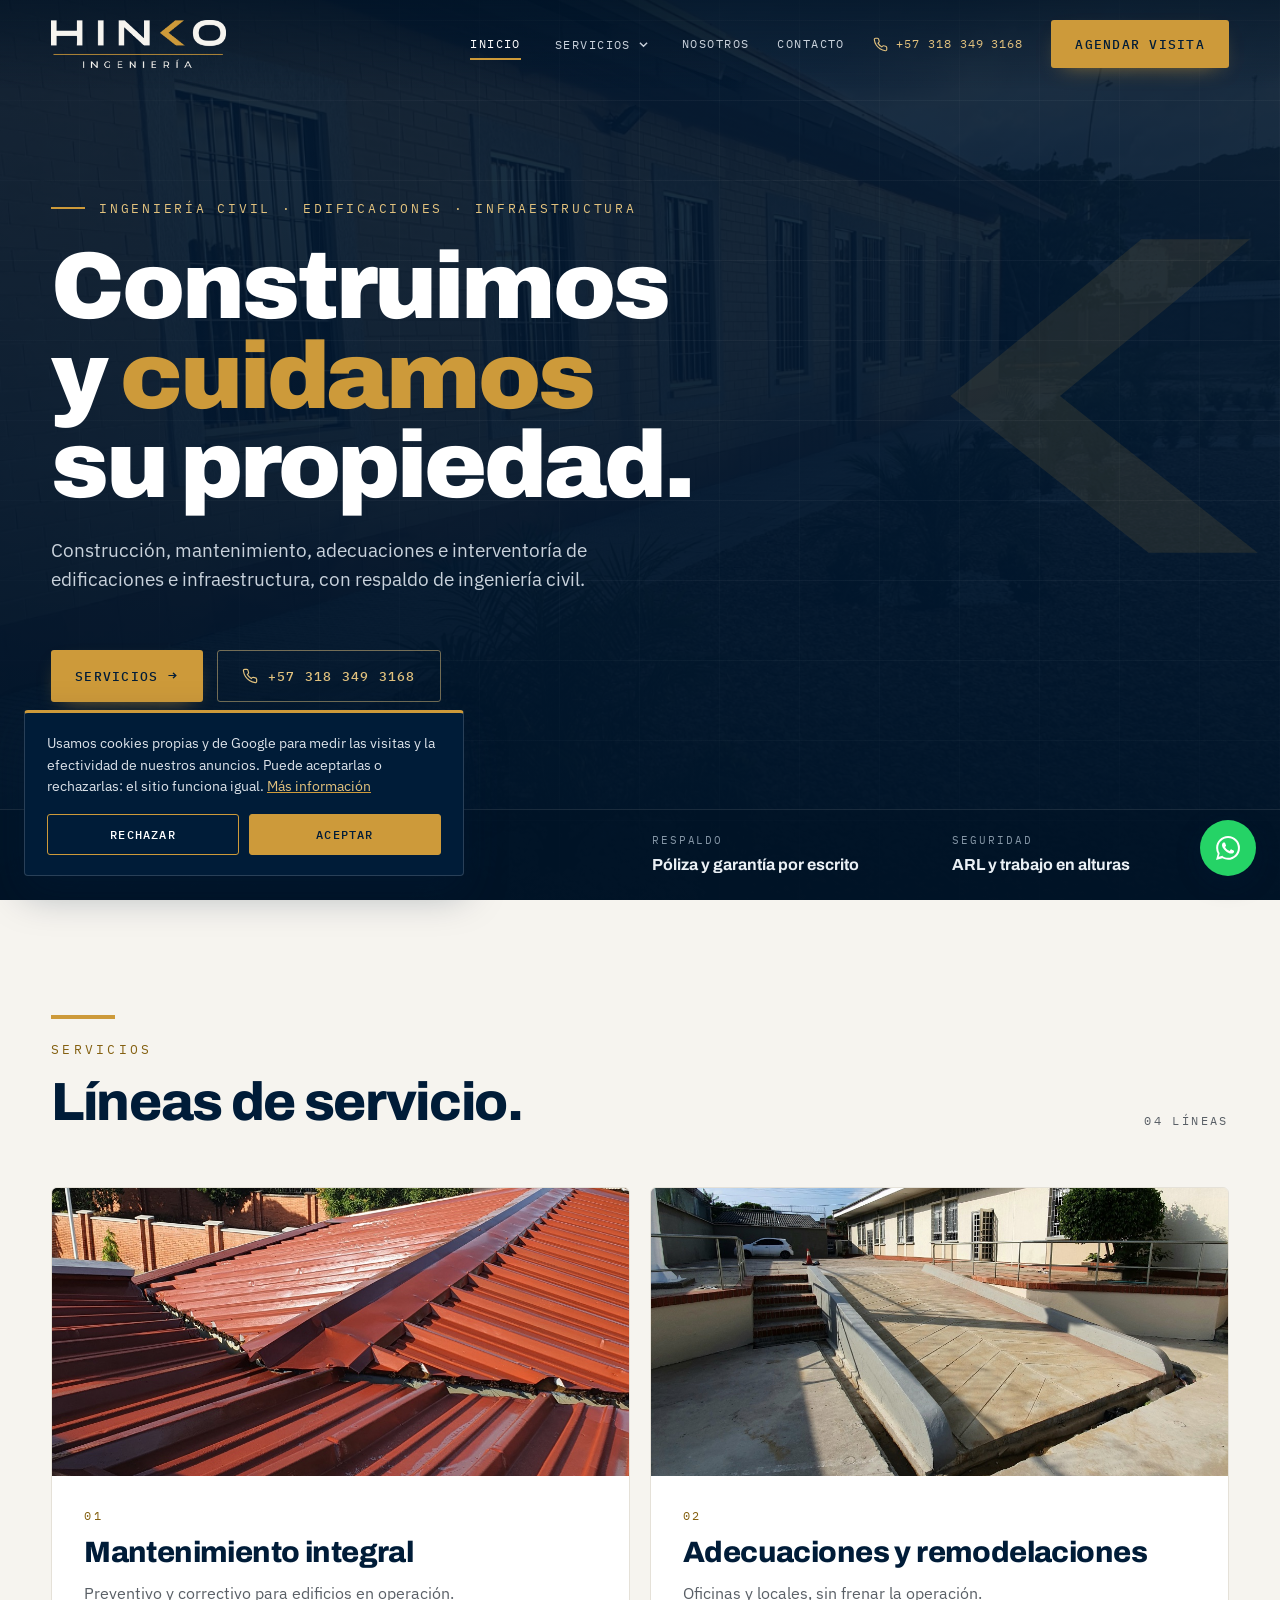
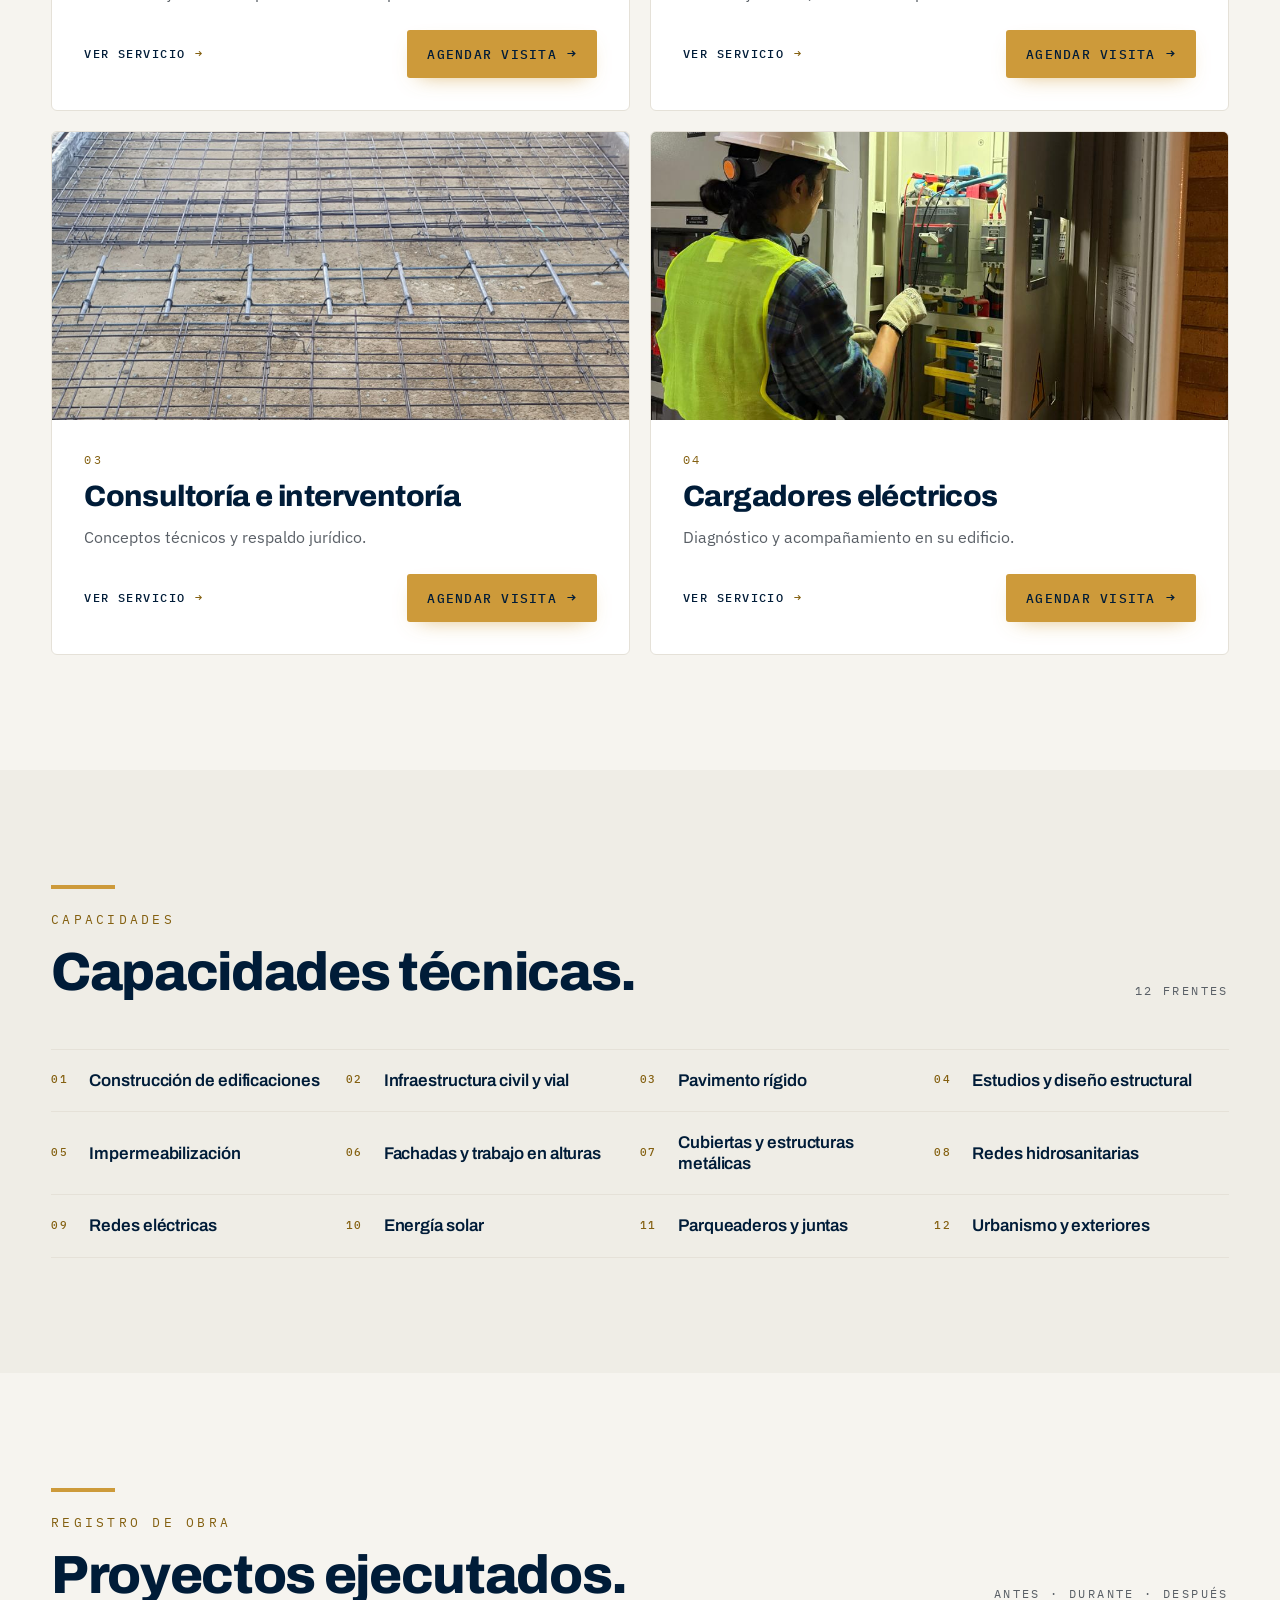
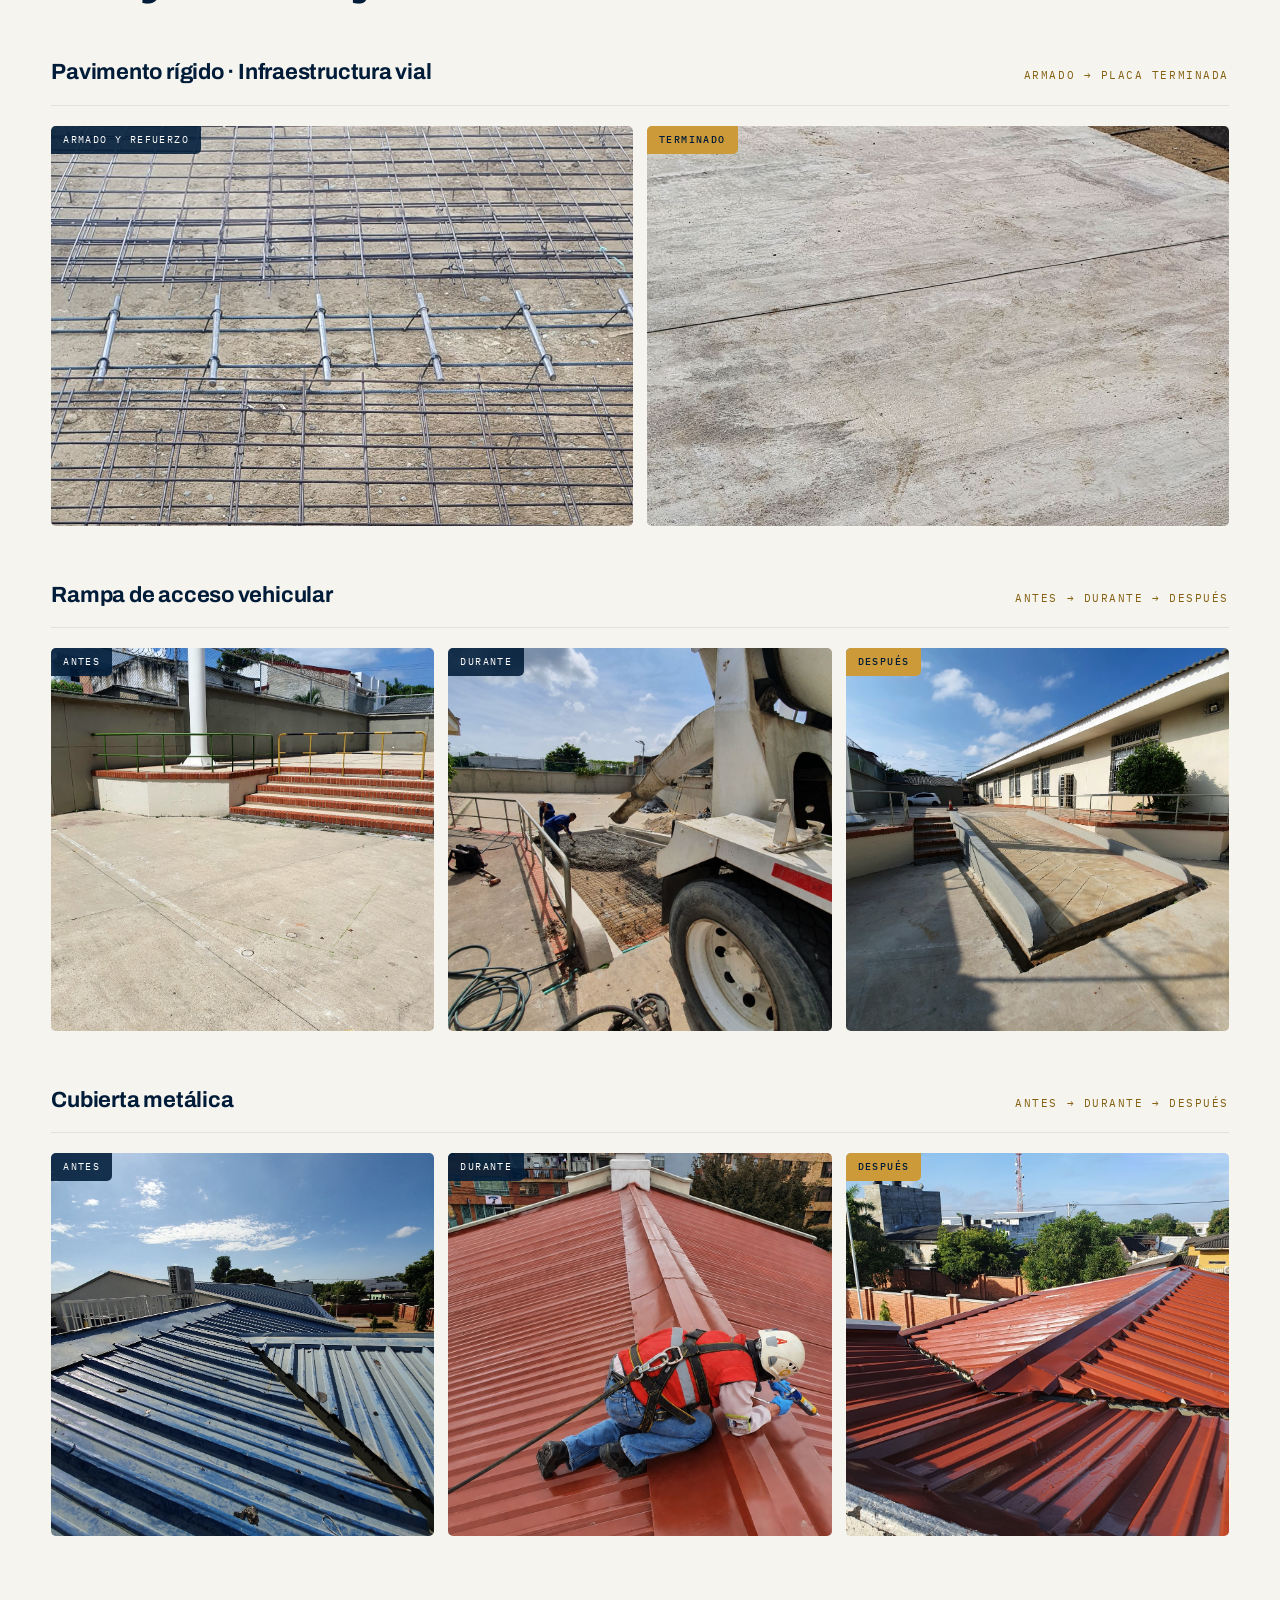
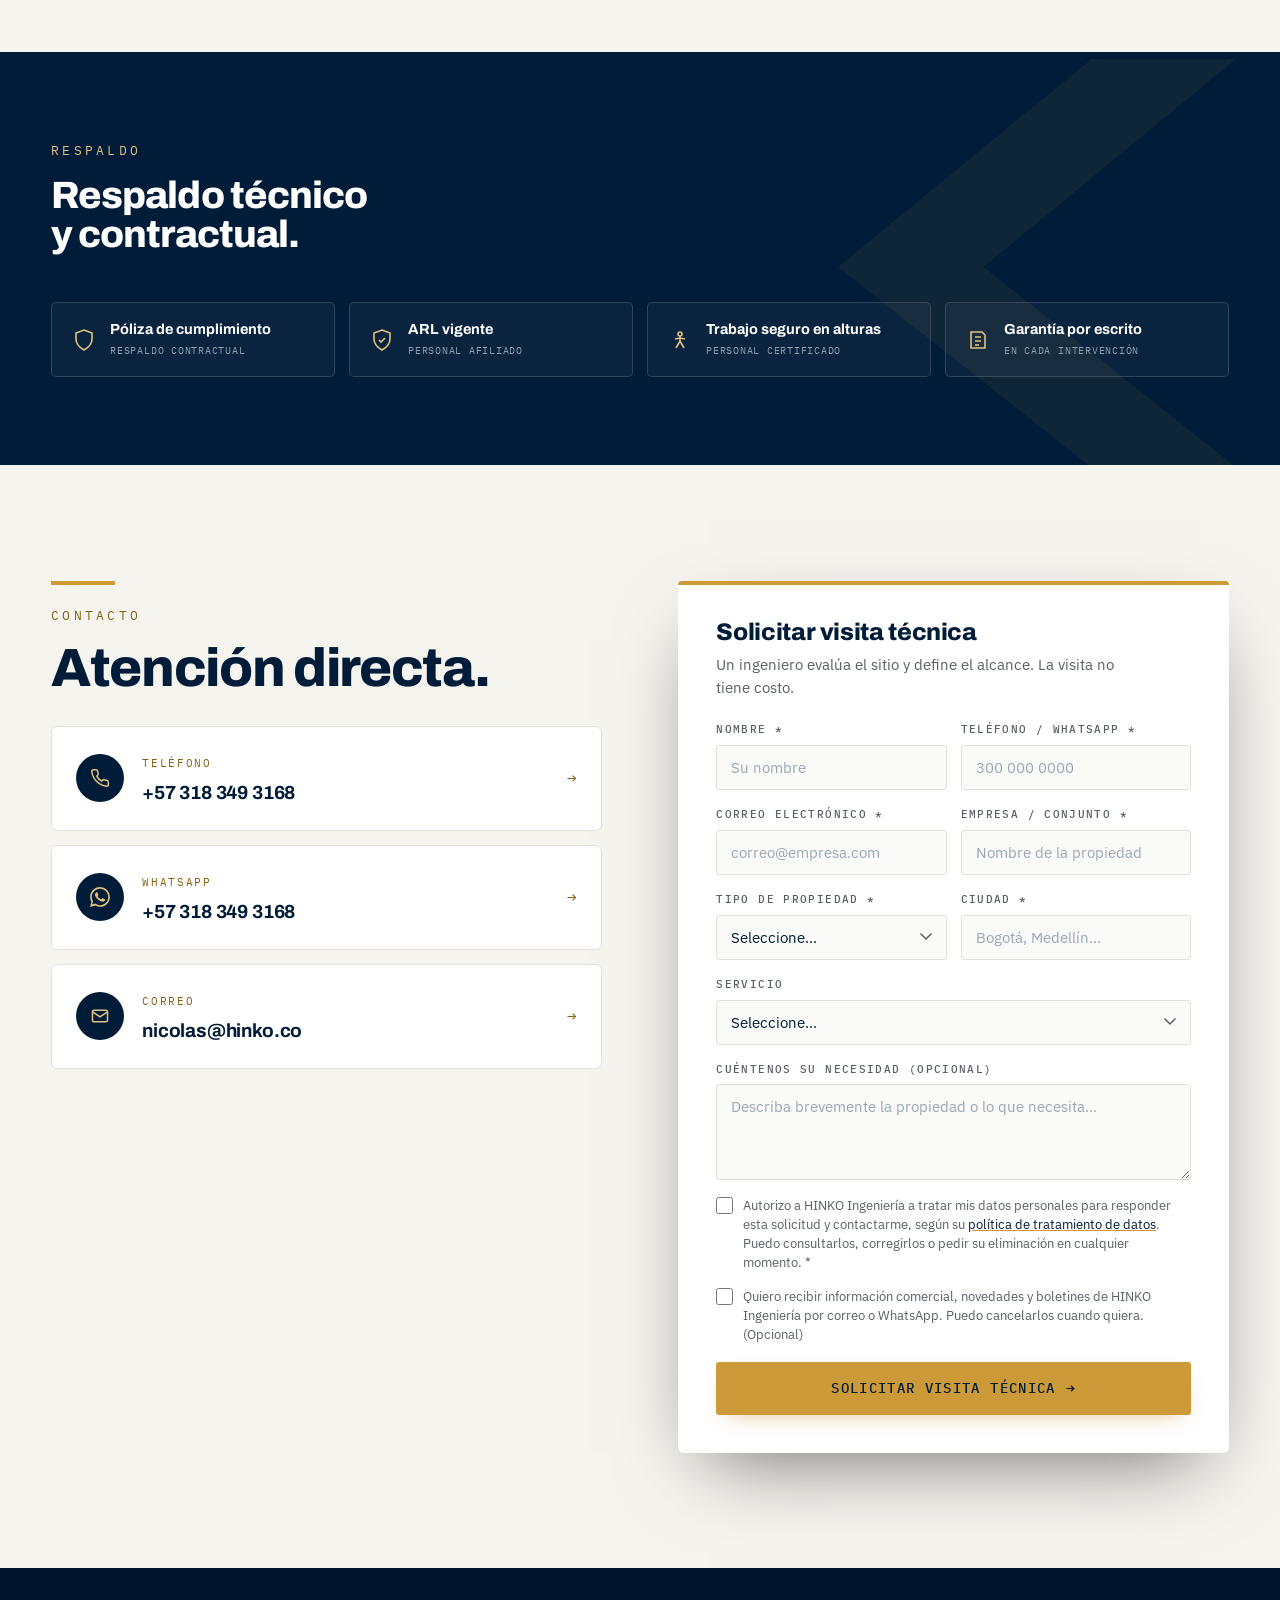
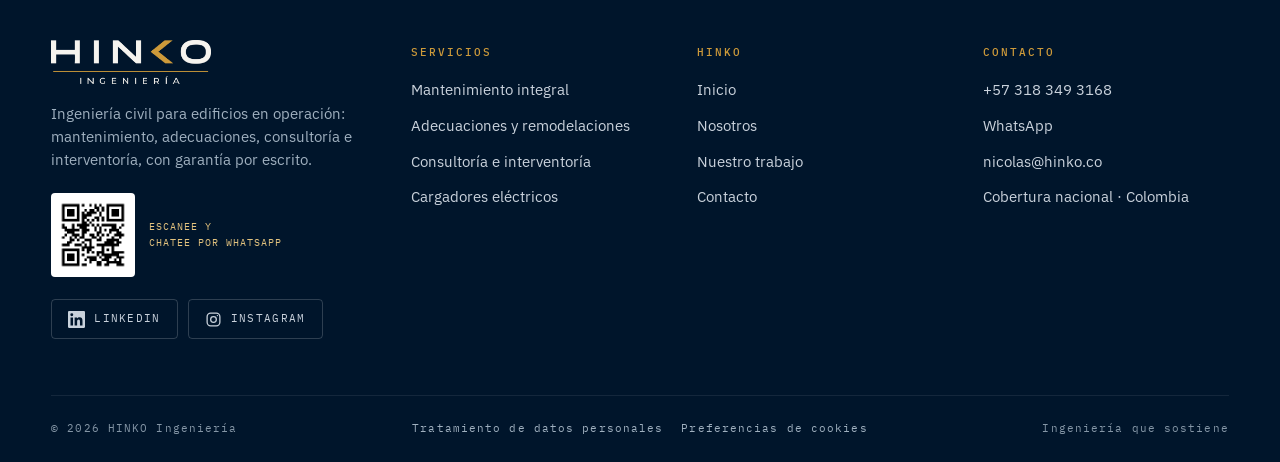
==== commit 63abd975: "feat(inicio): botón "Agendar visita" en cada tarjeta de líneas de servicio Cada tarjeta lleva al for" ====
--- a/index.html
+++ b/index.html
@@ -77,7 +77,7 @@
 <section id="servicios">
 <div class="wrap">
 <div class="shead reveal"><div><div class="rule"></div><div class="kicker">Servicios</div><h2 class="sec">Líneas de servicio.</h2></div><div class="idx">04 líneas</div></div>
-<div class="hub"><a class="hcard reveal" href="/mantenimiento-integral"><div class="im"><img src="img/cubierta-despues.jpg" alt="" style="object-position:50% 62%" loading="lazy" /></div><div class="bd"><span class="n">01</span><h3>Mantenimiento integral</h3><p>Preventivo y correctivo para edificios en operación.</p><span class="go">Ver servicio <span class="ar">→</span></span></div></a><a class="hcard reveal d1" href="/adecuaciones-remodelaciones"><div class="im"><img src="img/rampa-despues.jpg" alt="" style="object-position:50% 58%" loading="lazy" /></div><div class="bd"><span class="n">02</span><h3>Adecuaciones y remodelaciones</h3><p>Oficinas y locales, sin frenar la operación.</p><span class="go">Ver servicio <span class="ar">→</span></span></div></a><a class="hcard reveal d2" href="/consultoria-interventoria"><div class="im"><img src="img/vial-armado-web.jpg" alt="" style="object-position:50% 50%" loading="lazy" /></div><div class="bd"><span class="n">03</span><h3>Consultoría e interventoría</h3><p>Conceptos técnicos y respaldo jurídico.</p><span class="go">Ver servicio <span class="ar">→</span></span></div></a><a class="hcard reveal d3" href="/cargadores-electricos"><div class="im"><img src="img/cargadores-tablero.jpg" alt="" style="object-position:50% 52%" loading="lazy" /></div><div class="bd"><span class="n">04</span><h3>Cargadores eléctricos</h3><p>Diagnóstico y acompañamiento en su edificio.</p><span class="go">Ver servicio <span class="ar">→</span></span></div></a></div>
+<div class="hub"><div class="hcard reveal"><div class="im"><img src="img/cubierta-despues.jpg" alt="" style="object-position:50% 62%" loading="lazy" /></div><div class="bd"><span class="n">01</span><h3><a class="hl" href="/mantenimiento-integral">Mantenimiento integral</a></h3><p>Preventivo y correctivo para edificios en operación.</p><div class="acts"><span class="go">Ver servicio <span class="ar">→</span></span><a class="btn" href="/mantenimiento-integral#agendar" data-ev="agendar_click" data-svc="Mantenimiento integral">Agendar visita <span class="ar">→</span></a></div></div></div><div class="hcard reveal d1"><div class="im"><img src="img/rampa-despues.jpg" alt="" style="object-position:50% 58%" loading="lazy" /></div><div class="bd"><span class="n">02</span><h3><a class="hl" href="/adecuaciones-remodelaciones">Adecuaciones y remodelaciones</a></h3><p>Oficinas y locales, sin frenar la operación.</p><div class="acts"><span class="go">Ver servicio <span class="ar">→</span></span><a class="btn" href="/adecuaciones-remodelaciones#agendar" data-ev="agendar_click" data-svc="Adecuaciones y remodelaciones">Agendar visita <span class="ar">→</span></a></div></div></div><div class="hcard reveal d2"><div class="im"><img src="img/vial-armado-web.jpg" alt="" style="object-position:50% 50%" loading="lazy" /></div><div class="bd"><span class="n">03</span><h3><a class="hl" href="/consultoria-interventoria">Consultoría e interventoría</a></h3><p>Conceptos técnicos y respaldo jurídico.</p><div class="acts"><span class="go">Ver servicio <span class="ar">→</span></span><a class="btn" href="/consultoria-interventoria#agendar" data-ev="agendar_click" data-svc="Consultoría e interventoría">Agendar visita <span class="ar">→</span></a></div></div></div><div class="hcard reveal d3"><div class="im"><img src="img/cargadores-tablero.jpg" alt="" style="object-position:50% 52%" loading="lazy" /></div><div class="bd"><span class="n">04</span><h3><a class="hl" href="/cargadores-electricos">Cargadores eléctricos</a></h3><p>Diagnóstico y acompañamiento en su edificio.</p><div class="acts"><span class="go">Ver servicio <span class="ar">→</span></span><a class="btn" href="/cargadores-electricos#agendar" data-ev="agendar_click" data-svc="Cargadores eléctricos">Agendar visita <span class="ar">→</span></a></div></div></div></div>
 </div>
 </section>
 
--- a/site.css
+++ b/site.css
@@ -8,6 +8,7 @@
 a{color:var(--navy);text-decoration-color:var(--gold)}a:hover{color:var(--gold-deep)}
 ::selection{background:var(--gold);color:var(--navy)}
 a:focus-visible,button:focus-visible,summary:focus-visible{outline:2px solid var(--gold);outline-offset:3px;border-radius:2px}
+#agendar{scroll-margin-top:96px}  /* que el encabezado fijo no tape el formulario al llegar por enlace */
 section{scroll-margin-top:84px;padding-block:clamp(72px,9vw,128px)}
 img{max-width:100%;display:block}
 h1,h2,h3,h4{text-wrap:balance}
@@ -255,9 +256,15 @@
 .hcard p{font-size:15.5px;color:var(--graphite);margin:12px 0 0}
 .hcard .tags{display:flex;flex-wrap:wrap;gap:6px;margin-top:18px}
 .hcard .tags span{font-family:var(--font-mono);font-size:10px;letter-spacing:.1em;text-transform:uppercase;color:var(--graphite);border:1px solid var(--mist);padding:5px 10px;border-radius:2px}
-.hcard .go{margin-top:auto;padding-top:24px;font-family:var(--font-mono);font-size:12px;letter-spacing:.12em;text-transform:uppercase;color:var(--navy);display:flex;align-items:center;gap:10px;font-weight:500}
+.hcard .go{font-family:var(--font-mono);font-size:12px;letter-spacing:.12em;text-transform:uppercase;color:var(--navy);display:flex;align-items:center;gap:10px;font-weight:500}
 .hcard .go .ar{color:var(--gold-deep);transition:transform .2s}
 .hcard:hover .go .ar{transform:translateX(5px)}
+.hcard{position:relative}
+.hcard .hl{color:inherit;text-decoration:none}
+.hcard .hl::after{content:"";position:absolute;inset:0;z-index:1}  /* toda la tarjeta lleva a la página del servicio */
+.hcard .hl:focus-visible{outline:none}.hcard:has(.hl:focus-visible){outline:2px solid var(--gold);outline-offset:3px}
+.hcard .acts{margin-top:auto;padding-top:24px;display:flex;align-items:center;justify-content:space-between;gap:16px;flex-wrap:wrap}
+.hcard .acts .btn{position:relative;z-index:2;padding:12px 20px}  /* por encima del enlace de la tarjeta */
 @media(max-width:820px){.hub{grid-template-columns:1fr}}
 
 /* cross-links */
